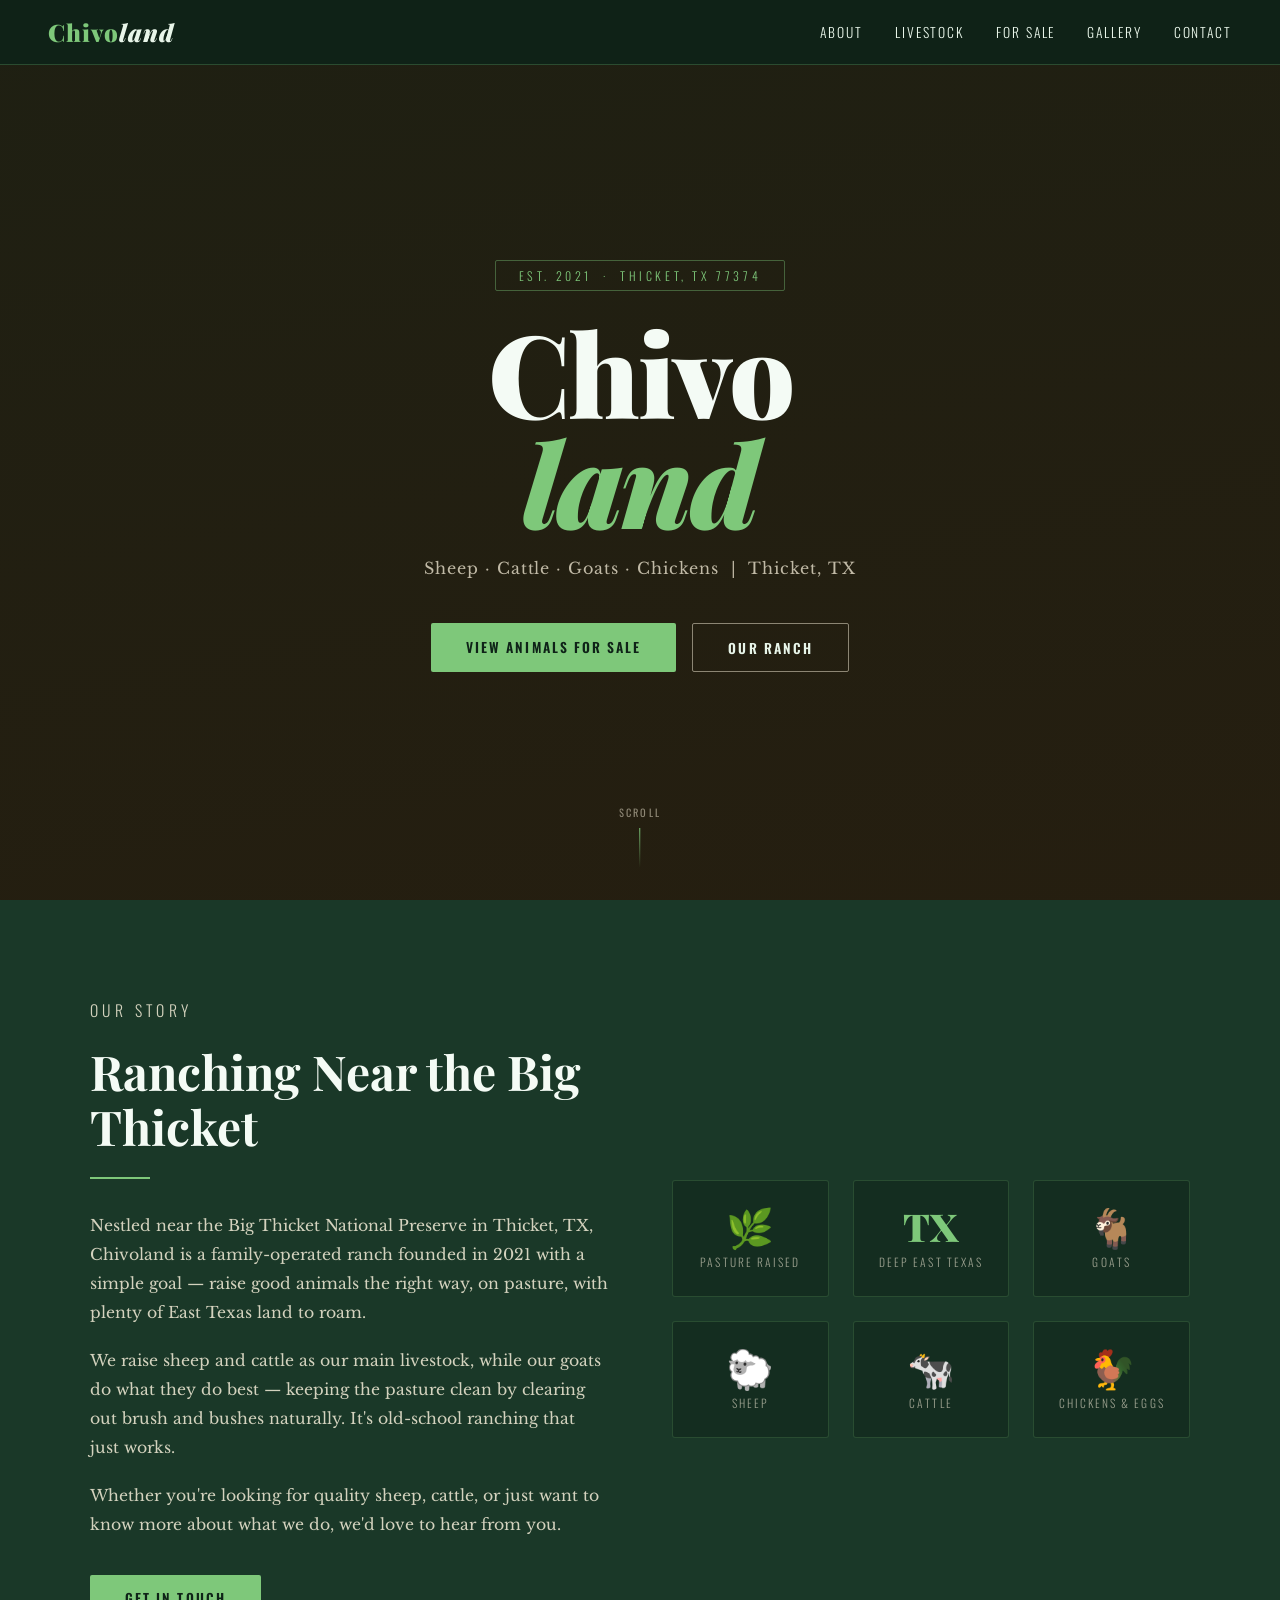
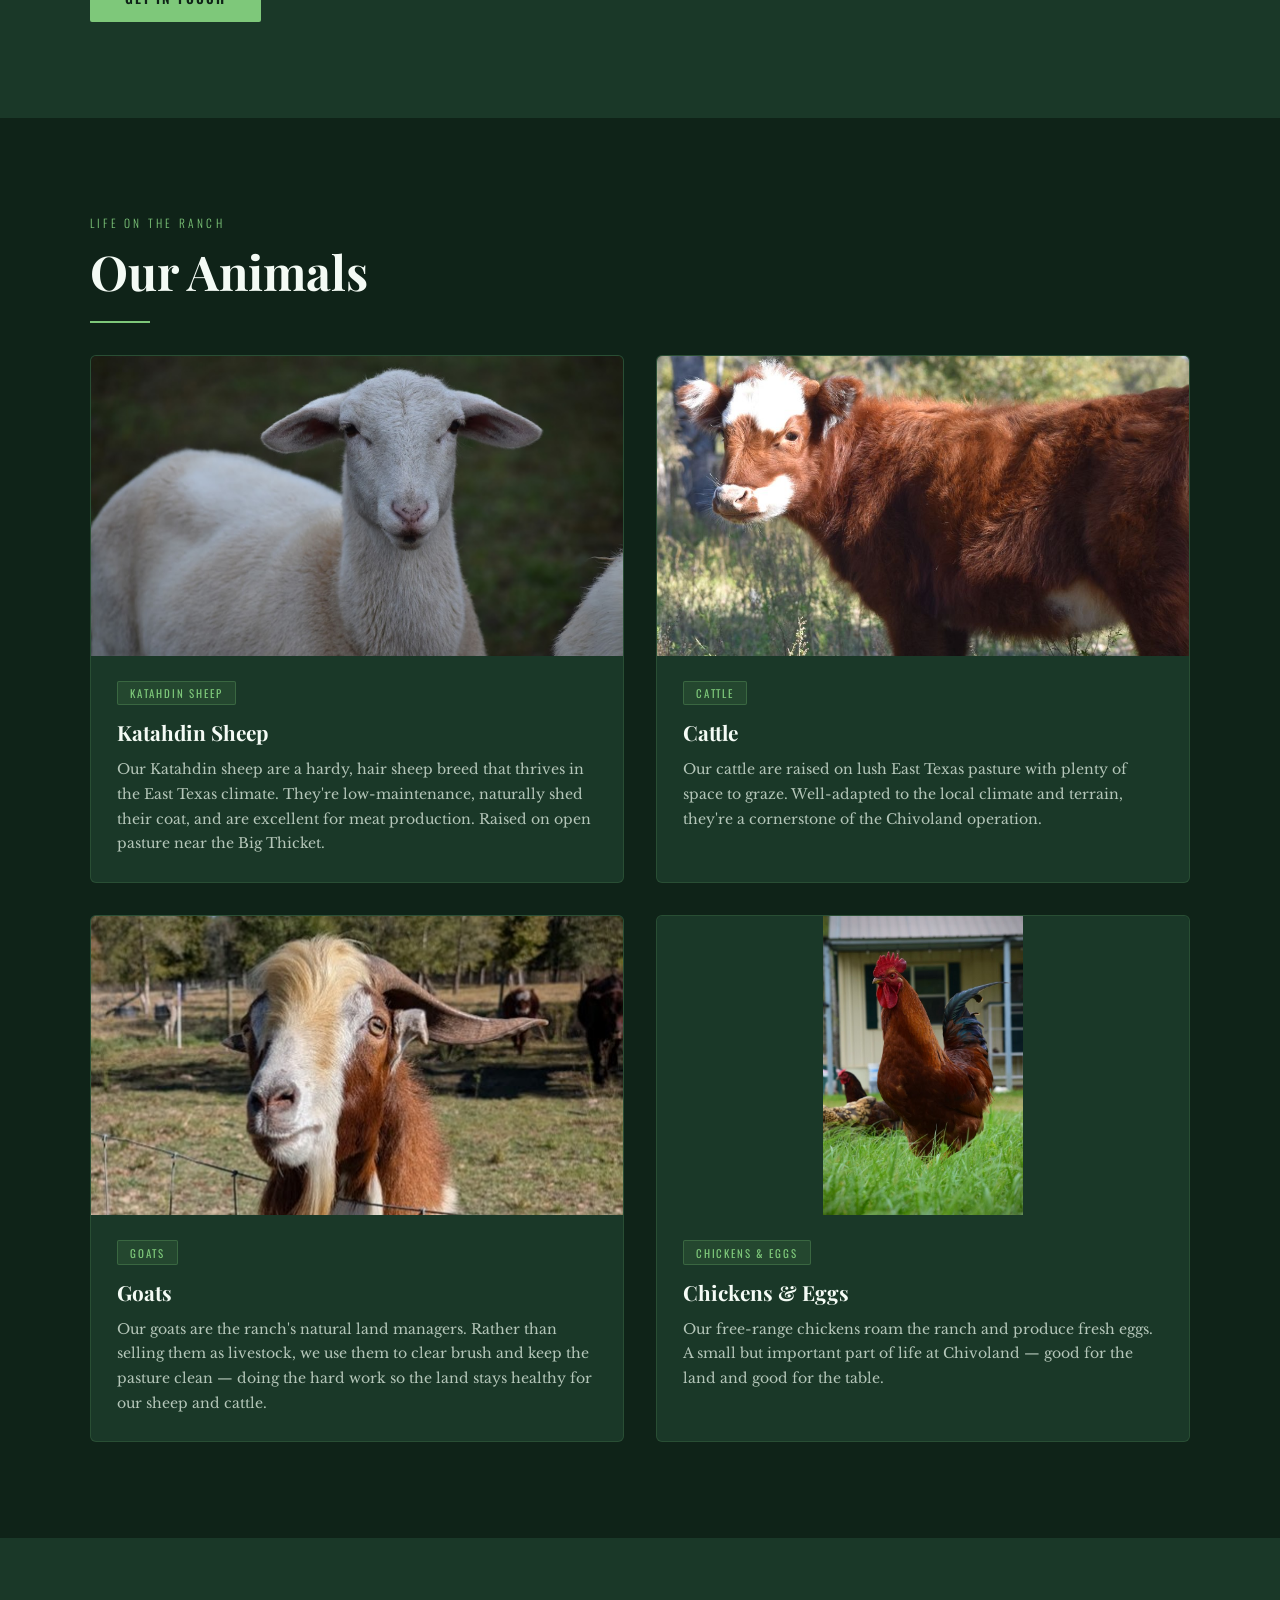
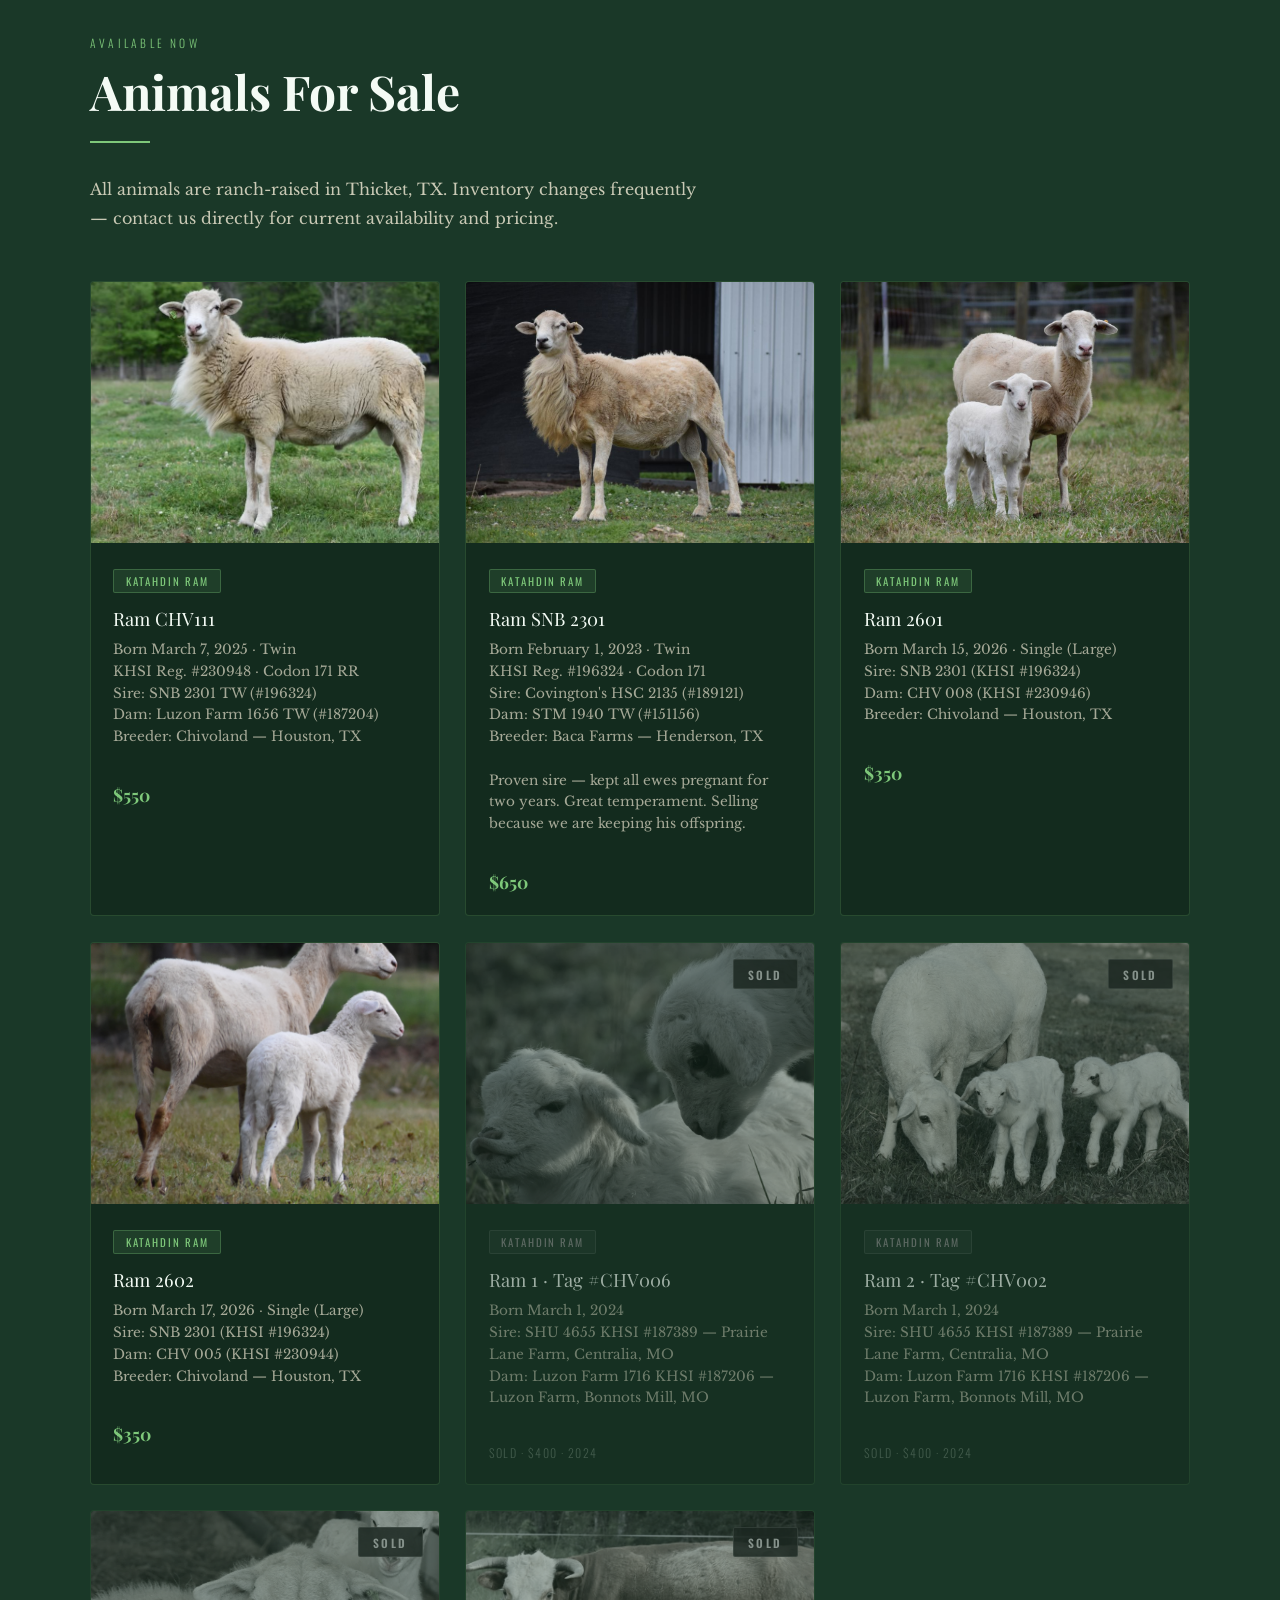
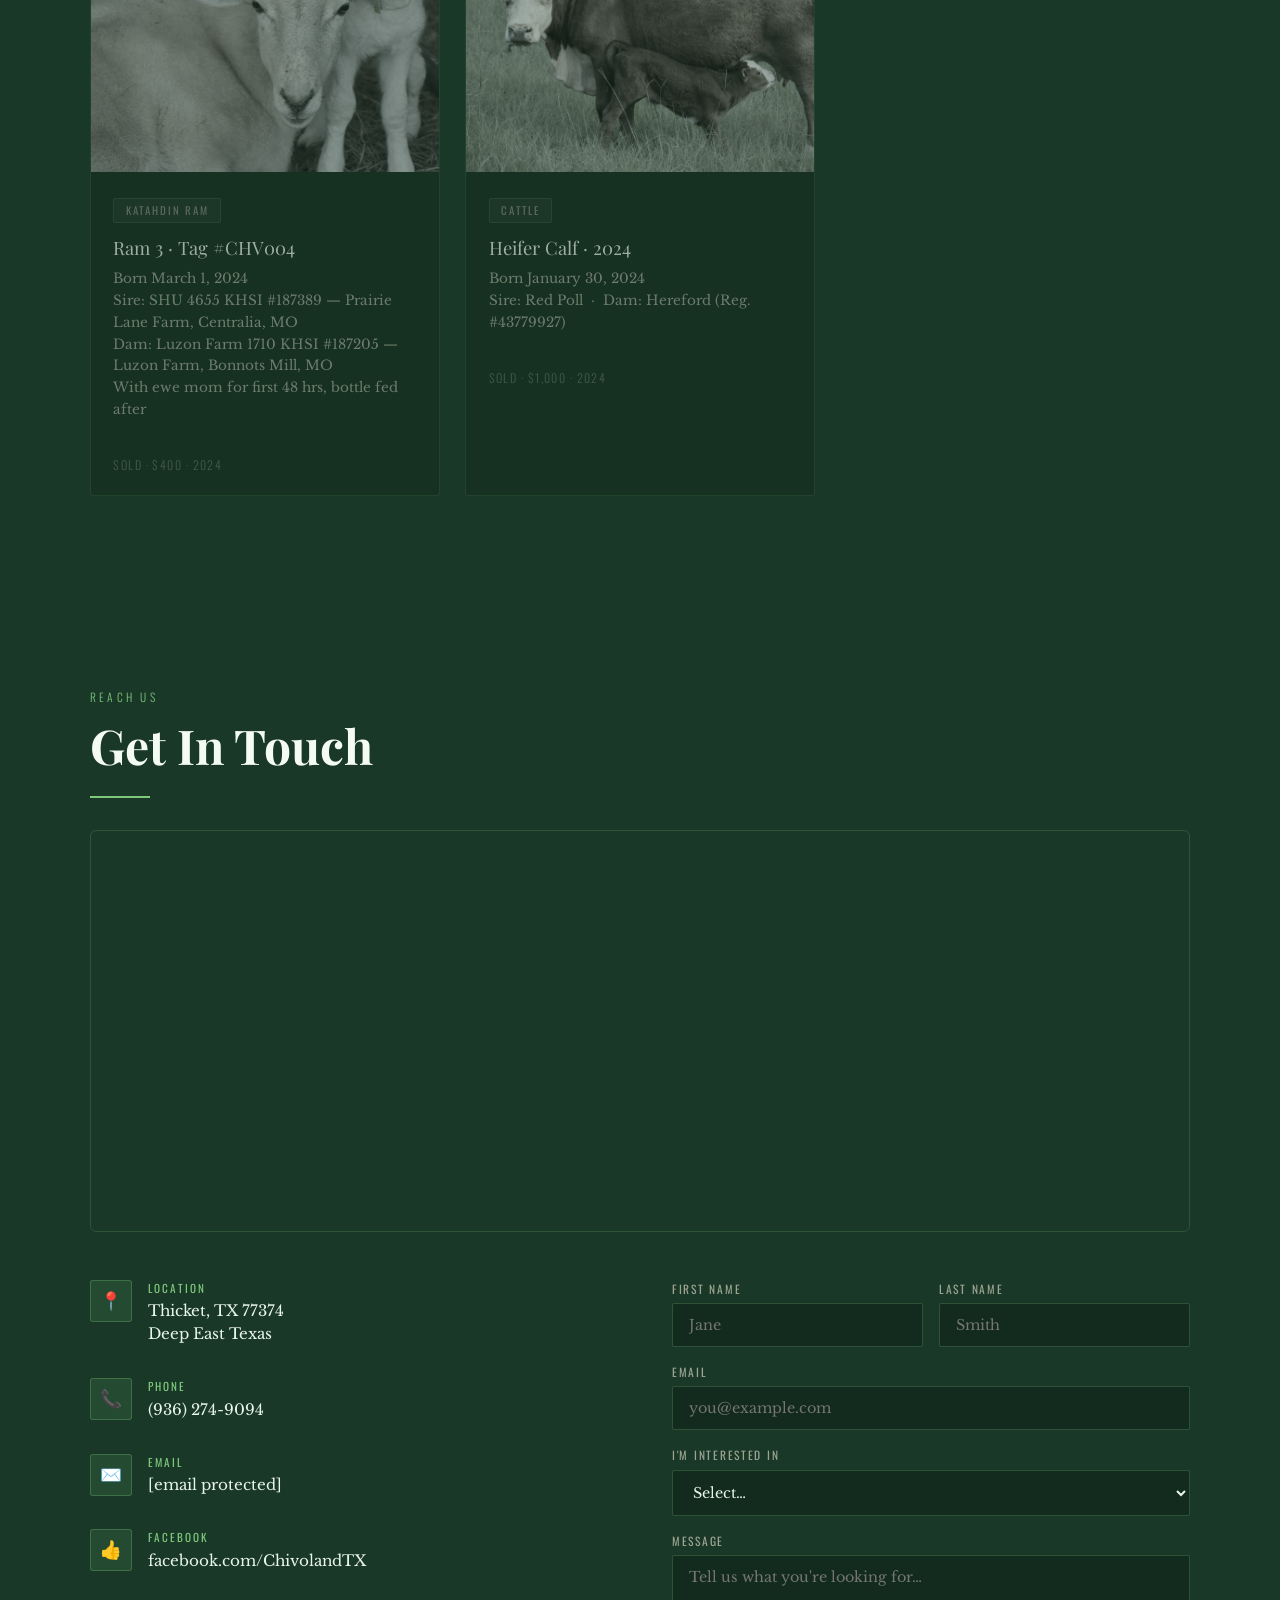
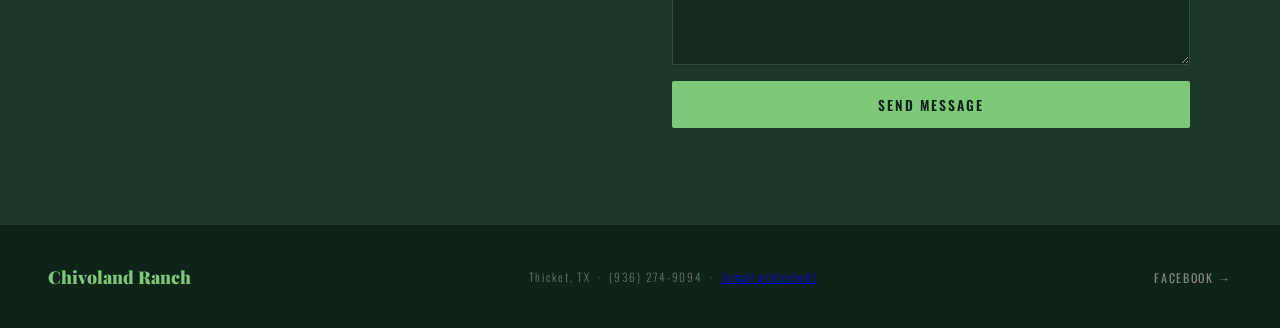
==== index.html @ c05212a8 "Update index.html" ====
<!DOCTYPE html>
<html lang="en">
<head>
  <meta charset="UTF-8" />
  <meta name="viewport" content="width=device-width, initial-scale=1.0"/>
  <title>Chivoland Ranch – Thicket, TX</title>
  <link href="https://fonts.googleapis.com/css2?family=Playfair+Display:ital,wght@0,400;0,700;0,900;1,400&family=Libre+Baskerville:ital,wght@0,400;0,700;1,400&family=Oswald:wght@300;400;600&display=swap" rel="stylesheet"/>
  <style>
    *, *::before, *::after { box-sizing: border-box; margin: 0; padding: 0; }

    :root {
      --soil:    #0f2318;
      --bark:    #1a3828;
      --rust:    #3a7d55;
      --hay:     #7ec87a;
      --cream:   #e8f5e9;
      --sage:    #4caf7d;
      --sky:     #d0ead5;
      --white:   #f4fbf5;
    }

    html { scroll-behavior: smooth; }

    body {
      background: var(--soil);
      color: var(--cream);
      font-family: 'Libre Baskerville', Georgia, serif;
      overflow-x: hidden;
    }

    /* ── NAV ── */
    nav {
      position: fixed; top: 0; left: 0; width: 100%; z-index: 100;
      display: flex; align-items: center; justify-content: space-between;
      padding: 1rem 3rem;
      background: rgba(15,35,24,0.92);
      backdrop-filter: blur(6px);
      border-bottom: 1px solid rgba(126,200,122,0.25);
    }
    .nav-brand {
      font-family: 'Playfair Display', serif;
      font-size: 1.5rem; font-weight: 900; letter-spacing: .04em;
      color: var(--hay); text-decoration: none;
    }
    .nav-brand span { color: var(--cream); font-style: italic; }
    .nav-links { display: flex; gap: 2rem; list-style: none; }
    .nav-links a {
      font-family: 'Oswald', sans-serif; font-weight: 300;
      font-size: .85rem; letter-spacing: .14em; text-transform: uppercase;
      color: var(--cream); text-decoration: none;
      transition: color .2s;
    }
    .nav-links a:hover { color: var(--hay); }

    /* ── HERO ── */
    #hero {
      min-height: 100vh;
      display: flex; flex-direction: column; align-items: center; justify-content: center;
      position: relative;
      background:
        linear-gradient(170deg, rgba(43,29,14,0.55) 0%, rgba(43,29,14,0.80) 100%),
        url('https://images.unsplash.com/photo-1500595046743-cd271d694d30?w=1600&auto=format&fit=crop') center/cover no-repeat;
      text-align: center;
      padding: 6rem 2rem 4rem;
      overflow: hidden;
    }
    .hero-badge {
      font-family: 'Oswald', sans-serif; font-weight: 300;
      font-size: .75rem; letter-spacing: .3em; text-transform: uppercase;
      color: var(--hay);
      border: 1px solid rgba(126,200,122,.4);
      padding: .4rem 1.4rem; border-radius: 2px;
      margin-bottom: 1.6rem;
      opacity: 0; animation: fadeUp .8s .2s forwards;
    }
    .hero-title {
      font-family: 'Playfair Display', serif;
      font-size: clamp(3.5rem, 9vw, 8rem);
      font-weight: 900; line-height: .95;
      letter-spacing: -.02em;
      color: var(--white);
      opacity: 0; animation: fadeUp .9s .4s forwards;
    }
    .hero-title em {
      color: var(--hay); font-style: italic; display: block;
    }
    .hero-sub {
      margin-top: 1.4rem;
      font-size: 1rem; letter-spacing: .06em; color: rgba(245,237,216,.75);
      opacity: 0; animation: fadeUp .9s .6s forwards;
    }
    .hero-cta {
      margin-top: 2.8rem;
      display: flex; gap: 1rem; flex-wrap: wrap; justify-content: center;
      opacity: 0; animation: fadeUp .9s .8s forwards;
    }
    .btn {
      font-family: 'Oswald', sans-serif; font-weight: 600;
      font-size: .85rem; letter-spacing: .15em; text-transform: uppercase;
      padding: .85rem 2.2rem; border-radius: 2px;
      text-decoration: none; cursor: pointer; border: none;
      transition: all .2s;
    }
    .btn-primary {
      background: var(--hay); color: var(--soil);
    }
    .btn-primary:hover { background: #e0bc62; transform: translateY(-2px); }
    .btn-outline {
      background: transparent; color: var(--cream);
      border: 1px solid rgba(245,237,216,.5);
    }
    .btn-outline:hover { border-color: var(--hay); color: var(--hay); }

    .hero-scroll {
      position: absolute; bottom: 2rem; left: 50%; transform: translateX(-50%);
      display: flex; flex-direction: column; align-items: center; gap: .5rem;
      opacity: 0; animation: fadeIn 1s 1.4s forwards;
    }
    .hero-scroll span {
      font-family: 'Oswald', sans-serif; font-size: .65rem;
      letter-spacing: .2em; text-transform: uppercase; color: rgba(245,237,216,.5);
    }
    .scroll-line {
      width: 1px; height: 40px; background: linear-gradient(var(--hay), transparent);
      animation: scrollPulse 1.8s ease-in-out infinite;
    }

    /* ── SECTION COMMON ── */
    section { padding: 6rem 2rem; }
    .section-inner { max-width: 1100px; margin: 0 auto; }
    .section-label {
      font-family: 'Oswald', sans-serif; font-weight: 300;
      font-size: .72rem; letter-spacing: .28em; text-transform: uppercase;
      color: var(--hay); margin-bottom: .8rem;
    }
    .section-title {
      font-family: 'Playfair Display', serif;
      font-size: clamp(2rem, 4vw, 3rem);
      font-weight: 700; line-height: 1.15;
      color: var(--white);
    }
    .divider {
      width: 60px; height: 2px; background: var(--hay);
      margin: 1.4rem 0 2rem;
    }

    /* ── ABOUT ── */
    #about { background: var(--bark); }
    .about-grid {
      display: grid; grid-template-columns: 1fr 1fr;
      gap: 4rem; align-items: center;
    }
    .about-text p {
      line-height: 1.85; color: rgba(245,237,216,.85);
      margin-bottom: 1.2rem; font-size: .98rem;
    }
    .about-stats {
      display: grid; grid-template-columns: 1fr 1fr 1fr;
      gap: 1.5rem;
    }
    .stat-card {
      background: rgba(15,35,24,.5);
      border: 1px solid rgba(126,200,122,.2);
      padding: 1.6rem 1.4rem; border-radius: 3px;
      text-align: center;
    }
    .stat-num {
      font-family: 'Playfair Display', serif;
      font-size: 2.4rem; font-weight: 900;
      color: var(--hay); line-height: 1;
    }
    .stat-label {
      font-family: 'Oswald', sans-serif; font-weight: 300;
      font-size: .72rem; letter-spacing: .18em; text-transform: uppercase;
      color: rgba(245,237,216,.6); margin-top: .5rem;
    }

    /* ── LIVESTOCK ── */
    #livestock { background: var(--soil); }
    .livestock-grid {
      display: grid; grid-template-columns: repeat(4, 1fr);
      gap: 2rem; margin-top: 2.5rem;
    }
    .livestock-card {
      position: relative; overflow: hidden; border-radius: 4px;
      aspect-ratio: 3/4;
      cursor: pointer;
    }
    .livestock-card img {
      width: 100%; height: 100%; object-fit: cover;
      transition: transform .5s ease;
      display: block;
    }
    .livestock-card:hover img { transform: scale(1.06); }
    .livestock-overlay {
      position: absolute; inset: 0;
      background: linear-gradient(to top, rgba(43,29,14,.92) 0%, transparent 55%);
      display: flex; flex-direction: column; justify-content: flex-end;
      padding: 1.8rem 1.4rem;
    }
    .livestock-name {
      font-family: 'Playfair Display', serif;
      font-size: 1.5rem; font-weight: 700; color: var(--white);
    }
    .livestock-desc {
      font-family: 'Oswald', sans-serif; font-weight: 300;
      font-size: .78rem; letter-spacing: .12em; text-transform: uppercase;
      color: var(--hay); margin-top: .3rem;
    }

    /* ── OUR ANIMALS ── */
    #livestock { background: var(--soil); }
    .animals-grid {
      display: grid; grid-template-columns: repeat(2, 1fr);
      gap: 2rem; margin-top: 2rem;
    }
    .animal-card {
      background: var(--bark);
      border-radius: 6px; overflow: hidden;
      border: 1px solid rgba(126,200,122,.15);
      transition: transform .2s, box-shadow .2s;
    }
    .animal-card:hover {
      transform: translateY(-4px);
      box-shadow: 0 16px 40px rgba(0,0,0,.35);
    }
    .animal-img-wrap {
      width: 100%; aspect-ratio: 16/9; overflow: hidden;
    }
    .animal-img-wrap img {
      width: 100%; height: 100%; object-fit: cover;
      transition: transform .5s;
      display: block;
    }
    .animal-img-wrap.full-image img {
      object-fit: contain;
      background: var(--bark);
    }
    .animal-card:hover .animal-img-wrap img { transform: scale(1.05); }
    .animal-body { padding: 1.6rem; }
    .animal-tag {
      font-family: 'Oswald', sans-serif; font-size: .68rem;
      letter-spacing: .18em; text-transform: uppercase;
      color: var(--hay); background: rgba(126,200,122,.1);
      border: 1px solid rgba(126,200,122,.25);
      padding: .2rem .75rem; border-radius: 2px;
      display: inline-block; margin-bottom: .8rem;
    }
    .animal-name {
      font-family: 'Playfair Display', serif;
      font-size: 1.3rem; font-weight: 700;
      color: var(--white); margin-bottom: .7rem;
    }
    .animal-detail {
      font-size: .88rem; color: rgba(232,245,233,.75);
      line-height: 1.75;
    }

    /* ── FOR SALE ── */
    #forsale { background: var(--bark); }
    .sale-intro {
      max-width: 620px;
      color: rgba(245,237,216,.8); line-height: 1.8; margin-bottom: 3rem;
    }
    .sale-grid {
      display: grid; grid-template-columns: repeat(auto-fill, minmax(280px, 1fr));
      gap: 1.6rem;
    }
    .sale-card {
      background: rgba(15,35,24,.6);
      border: 1px solid rgba(126,200,122,.2);
      border-radius: 4px; overflow: hidden;
      transition: transform .2s, box-shadow .2s;
    }
    .sale-card:hover {
      transform: translateY(-4px);
      box-shadow: 0 12px 40px rgba(0,0,0,.4);
    }
    .sale-img {
      width: 100%; aspect-ratio: 4/3; object-fit: cover;
    }
    .sale-body { padding: 1.4rem; }
    .sale-tag {
      font-family: 'Oswald', sans-serif; font-size: .68rem;
      letter-spacing: .18em; text-transform: uppercase;
      color: var(--hay); background: rgba(126,200,122,.12);
      border: 1px solid rgba(126,200,122,.3);
      padding: .2rem .7rem; border-radius: 2px;
      display: inline-block; margin-bottom: .8rem;
    }
    .sale-title {
      font-family: 'Playfair Display', serif;
      font-size: 1.15rem; color: var(--white); margin-bottom: .5rem;
    }
    .sale-detail {
      font-size: .85rem; color: rgba(245,237,216,.65); line-height: 1.6;
    }
    .sale-footer {
      padding: .8rem 1.4rem 1.4rem;
      display: flex; align-items: center; justify-content: space-between;
    }
    .sale-price {
      font-family: 'Playfair Display', serif;
      font-size: 1.1rem; font-weight: 700; color: var(--hay);
    }
    .sale-cta {
      font-family: 'Oswald', sans-serif; font-size: .75rem;
      letter-spacing: .12em; text-transform: uppercase;
      color: var(--cream); text-decoration: none;
      border-bottom: 1px solid rgba(245,237,216,.3);
      padding-bottom: 1px;
      transition: color .2s, border-color .2s;
    }
    .sale-cta:hover { color: var(--hay); border-color: var(--hay); }

    /* ── GALLERY ── */
    #gallery { background: var(--soil); }
    .gallery-grid {
      display: grid;
      grid-template-columns: repeat(4, 1fr);
      grid-template-rows: auto auto;
      gap: 1rem; margin-top: 2.5rem;
    }
    .gallery-item {
      overflow: hidden; border-radius: 3px;
      position: relative;
    }
    .gallery-item:nth-child(1) { grid-column: span 2; grid-row: span 2; }
    .gallery-item img {
      width: 100%; height: 100%; object-fit: cover;
      transition: transform .5s;
      display: block;
      min-height: 180px;
    }
    .gallery-item:hover img { transform: scale(1.05); }

    /* ── SOLD CARDS ── */
    .sold-card {
      position: relative;
      opacity: 0.6;
      pointer-events: none;
    }
    .sold-card:hover {
      transform: none;
      box-shadow: none;
    }
    .sold-ribbon {
      position: absolute; top: 1rem; right: 1rem; z-index: 10;
      background: rgba(30,30,30,.85);
      color: #ccc;
      font-family: 'Oswald', sans-serif; font-weight: 600;
      font-size: .72rem; letter-spacing: .2em;
      padding: .35rem .9rem; border-radius: 2px;
      border: 1px solid rgba(255,255,255,.15);
      text-transform: uppercase;
    }
    .sold-img { filter: grayscale(80%); }
    .sold-tag {
      color: #888 !important;
      background: rgba(255,255,255,.05) !important;
      border-color: rgba(255,255,255,.1) !important;
    }
    .sold-date {
      font-family: 'Oswald', sans-serif; font-weight: 300;
      font-size: .75rem; letter-spacing: .12em; text-transform: uppercase;
      color: rgba(232,245,233,.35);
    }

    /* ── CONTACT ── */
    #contact { background: var(--bark); }
    .contact-grid {
      display: grid; grid-template-columns: 1fr 1fr;
      gap: 4rem; align-items: start;
    }
    .contact-info { }
    .contact-item {
      display: flex; align-items: flex-start; gap: 1rem;
      margin-bottom: 2rem;
    }
    .contact-icon {
      width: 42px; height: 42px; flex-shrink: 0;
      background: rgba(126,200,122,.12);
      border: 1px solid rgba(126,200,122,.3);
      border-radius: 3px;
      display: flex; align-items: center; justify-content: center;
      font-size: 1.1rem;
    }
    .contact-label {
      font-family: 'Oswald', sans-serif; font-size: .7rem;
      letter-spacing: .18em; text-transform: uppercase;
      color: var(--hay); margin-bottom: .3rem;
    }
    .contact-val {
      color: var(--cream); font-size: .95rem; line-height: 1.5;
    }
    .contact-val a { color: var(--cream); text-decoration: none; }
    .contact-val a:hover { color: var(--hay); }

    .contact-form { display: flex; flex-direction: column; gap: 1rem; }
    .form-row { display: grid; grid-template-columns: 1fr 1fr; gap: 1rem; }
    .form-group { display: flex; flex-direction: column; gap: .4rem; }
    .form-group label {
      font-family: 'Oswald', sans-serif; font-size: .72rem;
      letter-spacing: .15em; text-transform: uppercase;
      color: rgba(245,237,216,.6);
    }
    .form-group input,
    .form-group textarea,
    .form-group select {
      background: rgba(15,35,24,.6);
      border: 1px solid rgba(126,200,122,.25);
      border-radius: 2px;
      padding: .75rem 1rem;
      color: var(--cream); font-family: 'Libre Baskerville', serif;
      font-size: .9rem;
      transition: border-color .2s;
      outline: none;
    }
    .form-group input:focus,
    .form-group textarea:focus,
    .form-group select:focus { border-color: var(--hay); }
    .form-group textarea { resize: vertical; min-height: 110px; }
    .form-group select option { background: var(--soil); }

    /* ── FOOTER ── */
    footer {
      background: var(--soil);
      border-top: 1px solid rgba(126,200,122,.15);
      padding: 2.5rem 3rem;
      display: flex; align-items: center; justify-content: space-between;
      flex-wrap: wrap; gap: 1rem;
    }
    .footer-brand {
      font-family: 'Playfair Display', serif;
      font-size: 1.1rem; font-weight: 900; color: var(--hay);
    }
    .footer-note {
      font-family: 'Oswald', sans-serif; font-weight: 300;
      font-size: .72rem; letter-spacing: .15em;
      color: rgba(245,237,216,.4);
    }
    .footer-social a {
      font-family: 'Oswald', sans-serif; font-size: .75rem;
      letter-spacing: .14em; text-transform: uppercase;
      color: rgba(245,237,216,.5); text-decoration: none;
      transition: color .2s;
    }
    .footer-social a:hover { color: var(--hay); }

    /* ── ANIMATIONS ── */
    @keyframes fadeUp {
      from { opacity: 0; transform: translateY(24px); }
      to   { opacity: 1; transform: translateY(0); }
    }
    @keyframes fadeIn {
      from { opacity: 0; } to { opacity: 1; }
    }
    @keyframes scrollPulse {
      0%,100% { opacity: .6; transform: scaleY(1); }
      50%      { opacity: 1; transform: scaleY(1.15); }
    }

    /* ── CAROUSEL ── */
    .animal-carousel {
      position: relative;
      width: 100%;
      overflow: hidden;
    }
    .carousel-slide {
      width: 100%;
      height: 100%;
      object-fit: cover;
      display: none;
    }
    .carousel-slide.active {
      display: block;
    }
    .carousel-btn {
      position: absolute; top: 50%; transform: translateY(-50%);
      background: rgba(15,35,24,.65); color: var(--hay);
      border: 1px solid rgba(126,200,122,.35);
      width: 32px; height: 32px; border-radius: 2px;
      font-size: 1rem; cursor: pointer; z-index: 5;
      display: flex; align-items: center; justify-content: center;
      opacity: 0; transition: opacity .2s;
    }
    .animal-carousel:hover .carousel-btn { opacity: 1; }
    .carousel-btn.prev { left: .5rem; }
    .carousel-btn.next { right: .5rem; }
    .carousel-dots {
      position: absolute; bottom: .5rem; left: 50%; transform: translateX(-50%);
      display: flex; gap: .35rem; z-index: 5;
    }
    .carousel-dot {
      width: 6px; height: 6px; border-radius: 50%;
      background: rgba(245,237,216,.4); cursor: pointer;
      transition: background .2s;
    }
    .carousel-dot.active { background: var(--hay); }

    /* ── RESPONSIVE ── */
    @media (max-width: 900px) {
      nav { padding: 1rem 1.5rem; }
      .nav-links { gap: 1.2rem; }
      .about-grid,
      .contact-grid { grid-template-columns: 1fr; gap: 2.5rem; }
      .livestock-grid { grid-template-columns: 1fr 1fr; }
      .gallery-grid { grid-template-columns: 1fr 1fr; }
      .gallery-item:nth-child(1) { grid-column: span 2; grid-row: span 1; }
    }
    @media (max-width: 600px) {
      nav { padding: .8rem 1rem; }
      .nav-links { gap: .8rem; }
      .nav-links a { font-size: .75rem; }
      .livestock-grid { grid-template-columns: 1fr; }
      .form-row { grid-template-columns: 1fr; }
      .gallery-grid { grid-template-columns: 1fr; }
      .gallery-item:nth-child(1) { grid-column: span 1; }
    }
  </style>
</head>
<body>

<!-- NAV -->
<nav>
  <a class="nav-brand" href="#hero">Chivo<span>land</span></a>
  <ul class="nav-links">
    <li><a href="#about">About</a></li>
    <li><a href="#livestock">Livestock</a></li>
    <li><a href="#forsale">For Sale</a></li>
    <li><a href="#gallery">Gallery</a></li>
    <li><a href="#contact">Contact</a></li>
  </ul>
</nav>

<!-- HERO -->
<section id="hero">
  <div class="hero-badge">Est. 2021 &nbsp;·&nbsp; Thicket, TX 77374</div>
  <h1 class="hero-title">Chivo<em>land</em></h1>
  <p class="hero-sub">Sheep · Cattle · Goats · Chickens &nbsp;|&nbsp; Thicket, TX</p>
  <div class="hero-cta">
    <a href="#forsale" class="btn btn-primary">View Animals For Sale</a>
    <a href="#about" class="btn btn-outline">Our Ranch</a>
  </div>
  <div class="hero-scroll">
    <span>Scroll</span>
    <div class="scroll-line"></div>
  </div>
</section>

<!-- ABOUT -->
<section id="about">
  <div class="section-inner">
    <div class="about-grid">
      <div class="about-text">
        <p class="section-label">Our Story</p>
        <h2 class="section-title">Ranching Near the Big Thicket</h2>
        <div class="divider"></div>
        <p>Nestled near the Big Thicket National Preserve in Thicket, TX, Chivoland is a family-operated ranch founded in 2021 with a simple goal — raise good animals the right way, on pasture, with plenty of East Texas land to roam.</p>
        <p>We raise sheep and cattle as our main livestock, while our goats do what they do best — keeping the pasture clean by clearing out brush and bushes naturally. It's old-school ranching that just works.</p>
        <p>Whether you're looking for quality sheep, cattle, or just want to know more about what we do, we'd love to hear from you.</p>
        <a href="#contact" class="btn btn-primary" style="margin-top:1rem; display:inline-block;">Get in Touch</a>
      </div>
      <div class="about-stats">
        <div class="stat-card">
          <div class="stat-num">🌿</div>
          <div class="stat-label">Pasture Raised</div>
        </div>
        <div class="stat-card">
          <div class="stat-num">TX</div>
          <div class="stat-label">Deep East Texas</div>
        </div>
        <div class="stat-card">
          <div class="stat-num">🐐</div>
          <div class="stat-label">Goats</div>
        </div>
        <div class="stat-card">
          <div class="stat-num">🐑</div>
          <div class="stat-label">Sheep</div>
        </div>
        <div class="stat-card">
          <div class="stat-num">🐄</div>
          <div class="stat-label">Cattle</div>
        </div>
        <div class="stat-card">
          <div class="stat-num">🐓</div>
          <div class="stat-label">Chickens &amp; Eggs</div>
        </div>
      </div>
    </div>
  </div>
</section>

<!-- OUR ANIMALS -->
<section id="livestock">
  <div class="section-inner">
    <p class="section-label">Life on the Ranch</p>
    <h2 class="section-title">Our Animals</h2>
    <div class="divider"></div>
    <div class="animals-grid">

      <!-- Katahdin Sheep -->
      <div class="animal-card">
        <div class="animal-img-wrap animal-carousel" data-animal="sheep">
          <img src="Sheep.JPG" alt="Katahdin Sheep at Chivoland" class="carousel-slide active"/>
        </div>
        <div class="animal-body">
          <div class="animal-tag">Katahdin Sheep</div>
          <h3 class="animal-name">Katahdin Sheep</h3>
          <p class="animal-detail">Our Katahdin sheep are a hardy, hair sheep breed that thrives in the East Texas climate. They're low-maintenance, naturally shed their coat, and are excellent for meat production. Raised on open pasture near the Big Thicket.</p>
        </div>
      </div>

      <!-- Cattle -->
      <div class="animal-card">
        <div class="animal-img-wrap animal-carousel" data-animal="cow">
          <img src="Cow.JPG" alt="Cattle at Chivoland" class="carousel-slide active"/>
        </div>
        <div class="animal-body">
          <div class="animal-tag">Cattle</div>
          <h3 class="animal-name">Cattle</h3>
          <p class="animal-detail">Our cattle are raised on lush East Texas pasture with plenty of space to graze. Well-adapted to the local climate and terrain, they're a cornerstone of the Chivoland operation.</p>
        </div>
      </div>

      <!-- Goats -->
      <div class="animal-card">
        <div class="animal-img-wrap animal-carousel" data-animal="goat">
          <img src="Goat.jpg" alt="Goats at Chivoland" class="carousel-slide active"/>
        </div>
        <div class="animal-body">
          <div class="animal-tag">Goats</div>
          <h3 class="animal-name">Goats</h3>
          <p class="animal-detail">Our goats are the ranch's natural land managers. Rather than selling them as livestock, we use them to clear brush and keep the pasture clean — doing the hard work so the land stays healthy for our sheep and cattle.</p>
        </div>
      </div>

      <!-- Chickens & Eggs -->
      <div class="animal-card">
        <div class="animal-img-wrap animal-carousel full-image" data-animal="chicken">
          <img src="chiken.JPG" alt="Chickens at Chivoland" class="carousel-slide active"/>
        </div>
        <div class="animal-body">
          <div class="animal-tag">Chickens &amp; Eggs</div>
          <h3 class="animal-name">Chickens &amp; Eggs</h3>
          <p class="animal-detail">Our free-range chickens roam the ranch and produce fresh eggs. A small but important part of life at Chivoland — good for the land and good for the table.</p>
        </div>
      </div>

    </div>
  </div>
</section>

<!-- FOR SALE -->
<section id="forsale" style="background: var(--bark); padding: 6rem 2rem;">
  <div class="section-inner">
    <p class="section-label">Available Now</p>
    <h2 class="section-title">Animals For Sale</h2>
    <div class="divider"></div>
    <p class="sale-intro">All animals are ranch-raised in Thicket, TX. Inventory changes frequently — contact us directly for current availability and pricing.</p>
    <div class="sale-grid">

      <!-- ACTIVE: Katahdin Ram CHV111 -->
      <div class="sale-card">
        <img class="sale-img" src="Ram111.jpg" alt="Katahdin Ram CHV111"/>
        <div class="sale-body">
          <span class="sale-tag">Katahdin Ram</span>
          <div class="sale-title">Ram CHV111</div>
          <div class="sale-detail">
            Born March 7, 2025 · Twin<br/>
            KHSI Reg. #230948 · Codon 171 RR<br/>
            Sire: SNB 2301 TW (#196324)<br/>
            Dam: Luzon Farm 1656 TW (#187204)<br/>
            Breeder: Chivoland — Houston, TX
          </div>
        </div>
        <div class="sale-footer">
          <span class="sale-price">$550</span>
        </div>
      </div>

      <!-- ACTIVE: Katahdin Ram SNB 2301 -->
      <div class="sale-card">
        <img class="sale-img" src="SNB2301_Pic.JPG" alt="Katahdin Ram SNB 2301"/>
        <div class="sale-body">
          <span class="sale-tag">Katahdin Ram</span>
          <div class="sale-title">Ram SNB 2301</div>
          <div class="sale-detail">
            Born February 1, 2023 · Twin<br/>
            KHSI Reg. #196324 · Codon 171<br/>
            Sire: Covington's HSC 2135 (#189121)<br/>
            Dam: STM 1940 TW (#151156)<br/>
            Breeder: Baca Farms — Henderson, TX<br/><br/>
            Proven sire — kept all ewes pregnant for two years. Great temperament. Selling because we are keeping his offspring.
          </div>
        </div>
        <div class="sale-footer">
          <span class="sale-price">$650</span>
         </div>
      </div>
      <!-- ACTIVE: Ram 2601 -->
      <div class="sale-card">
        <img class="sale-img" src="Ram2601.JPG" alt="Katahdin Ram 2601"/>
        <div class="sale-body">
          <span class="sale-tag">Katahdin Ram</span>
          <div class="sale-title">Ram 2601</div>
          <div class="sale-detail">
            Born March 15, 2026 · Single (Large)<br/>
            Sire: SNB 2301 (KHSI #196324)<br/>
            Dam: CHV 008 (KHSI #230946)<br/>
            Breeder: Chivoland — Houston, TX
          </div>
        </div>
        <div class="sale-footer">
          <span class="sale-price">$350</span>
         </div>
      </div>

      <!-- ACTIVE: Ram 2602 -->
      <div class="sale-card">
        <img class="sale-img" src="Ram2602.JPG" alt="Katahdin Ram 2602"/>
        <div class="sale-body">
          <span class="sale-tag">Katahdin Ram</span>
          <div class="sale-title">Ram 2602</div>
          <div class="sale-detail">
            Born March 17, 2026 · Single (Large)<br/>
            Sire: SNB 2301 (KHSI #196324)<br/>
            Dam: CHV 005 (KHSI #230944)<br/>
            Breeder: Chivoland — Houston, TX
          </div>
        </div>
        <div class="sale-footer">
          <span class="sale-price">$350</span>
        </div>
      </div>

      <!-- More sold listings coming soon -->

      <!-- SOLD: Ram 1 CHV006 -->
      <div class="sale-card sold-card">
        <div class="sold-ribbon">SOLD</div>
        <img class="sale-img sold-img" src="ramCHV006.jpg" alt="Ram CHV006"/>
        <div class="sale-body">
          <span class="sale-tag sold-tag">Katahdin Ram</span>
          <div class="sale-title">Ram 1 · Tag #CHV006</div>
          <div class="sale-detail">
            Born March 1, 2024<br/>
            Sire: SHU 4655 KHSI #187389 — Prairie Lane Farm, Centralia, MO<br/>
            Dam: Luzon Farm 1716 KHSI #187206 — Luzon Farm, Bonnots Mill, MO
          </div>
        </div>
        <div class="sale-footer">
          <span class="sold-date">Sold · $400 · 2024</span>
        </div>
      </div>

      <!-- SOLD: Ram 2 CHV002 -->
      <div class="sale-card sold-card">
        <div class="sold-ribbon">SOLD</div>
        <img class="sale-img sold-img" src="Ram_CHV002.jpg" alt="Ram CHV002"/>
        <div class="sale-body">
          <span class="sale-tag sold-tag">Katahdin Ram</span>
          <div class="sale-title">Ram 2 · Tag #CHV002</div>
          <div class="sale-detail">
            Born March 1, 2024<br/>
            Sire: SHU 4655 KHSI #187389 — Prairie Lane Farm, Centralia, MO<br/>
            Dam: Luzon Farm 1716 KHSI #187206 — Luzon Farm, Bonnots Mill, MO
          </div>
        </div>
        <div class="sale-footer">
          <span class="sold-date">Sold · $400 · 2024</span>
        </div>
      </div>

      <!-- SOLD: Ram 3 CHV005 -->
      <div class="sale-card sold-card">
        <div class="sold-ribbon">SOLD</div>
        <img class="sale-img sold-img" src="Ram_24_CHV005.jpg" alt="Ram CHV005"/>
        <div class="sale-body">
          <span class="sale-tag sold-tag">Katahdin Ram</span>
          <div class="sale-title">Ram 3 · Tag #CHV004</div>
          <div class="sale-detail">
            Born March 1, 2024<br/>
            Sire: SHU 4655 KHSI #187389 — Prairie Lane Farm, Centralia, MO<br/>
            Dam: Luzon Farm 1710 KHSI #187205 — Luzon Farm, Bonnots Mill, MO<br/>
            With ewe mom for first 48 hrs, bottle fed after
          </div>
        </div>
        <div class="sale-footer">
          <span class="sold-date">Sold · $400 · 2024</span>
        </div>
      </div>

      <!-- SOLD: Heifer Calf 2024 -->
      <div class="sale-card sold-card">
        <div class="sold-ribbon">SOLD</div>
        <img class="sale-img sold-img" src="Cow_sold.jpg" alt="Heifer Calf Sold"/>
        <div class="sale-body">
          <span class="sale-tag sold-tag">Cattle</span>
          <div class="sale-title">Heifer Calf · 2024</div>
          <div class="sale-detail">
            Born January 30, 2024<br/>
            Sire: Red Poll &nbsp;·&nbsp; Dam: Hereford (Reg. #43779927)
          </div>
        </div>
        <div class="sale-footer">
          <span class="sold-date">Sold · $1,000 · 2024</span>
        </div>
      </div>

    </div>
  </div>
</section>

<!-- CONTACT -->
<section id="contact">
  <div class="section-inner">
    <p class="section-label">Reach Us</p>
    <h2 class="section-title">Get In Touch</h2>
    <div class="divider"></div>

    <!-- MAP EMBED -->
    <div style="width:100%; margin-bottom: 3rem; border-radius: 6px; overflow: hidden; border: 1px solid rgba(126,200,122,.2);">
      <iframe
        src="https://www.google.com/maps/d/u/0/embed?mid=1cO5K7P9MhQ_MQAAgZY7GDQCXPU3nDTAn&ll=30.401822567897398,-94.630551&z=17"
        width="100%" height="400" style="border:0; display:block;"
        allowfullscreen="" loading="lazy">
      </iframe>
    </div>
    <div class="contact-grid">
      <div class="contact-info">
        <div class="contact-item">
          <div class="contact-icon">📍</div>
          <div>
            <div class="contact-label">Location</div>
            <div class="contact-val">Thicket, TX 77374<br/>Deep East Texas</div>
          </div>
        </div>
        <div class="contact-item">
          <div class="contact-icon">📞</div>
          <div>
            <div class="contact-label">Phone</div>
            <div class="contact-val"><a href="tel:9362749094">(936) 274-9094</a></div>
          </div>
        </div>
        <div class="contact-item">
          <div class="contact-icon">✉️</div>
          <div>
            <div class="contact-label">Email</div>
            <div class="contact-val"><a href="/cdn-cgi/l/email-protection#bad7c3d9d2d3ccd5d6dbd4defaddd7dbd3d694d9d5d7"><span class="__cf_email__" data-cfemail="462b3f252e2f30292a27282206212b272f2a6825292b">[email&#160;protected]</span></a></div>
          </div>
        </div>
        <div class="contact-item">
          <div class="contact-icon">👍</div>
          <div>
            <div class="contact-label">Facebook</div>
            <div class="contact-val"><a href="https://www.facebook.com/ChivolandTX/" target="_blank" rel="noopener">facebook.com/ChivolandTX</a></div>
          </div>
        </div>
      </div>
      <form class="contact-form" onsubmit="handleSubmit(event)">
        <div class="form-row">
          <div class="form-group">
            <label for="fname">First Name</label>
            <input type="text" id="fname" placeholder="Jane"/>
          </div>
          <div class="form-group">
            <label for="lname">Last Name</label>
            <input type="text" id="lname" placeholder="Smith"/>
          </div>
        </div>
        <div class="form-group">
          <label for="email">Email</label>
          <input type="email" id="email" placeholder="you@example.com"/>
        </div>
        <div class="form-group">
          <label for="interest">I'm Interested In</label>
          <select id="interest">
            <option value="">Select…</option>
            <option>Katahdin Ram – CHV111</option>
            <option>Katahdin Ram – SNB 2301</option>
            <option>Katahdin Ram – 2601</option>
            <option>Katahdin Ram – 2602</option>
            <option>General Inquiry</option>
          </select>
        </div>
        <div class="form-group">
          <label for="message">Message</label>
          <textarea id="message" placeholder="Tell us what you're looking for…"></textarea>
        </div>
        <button type="submit" class="btn btn-primary">Send Message</button>
        <p id="form-success" style="display:none; color:var(--hay); font-size:.85rem; margin-top:.5rem;">
          ✓ Message sent! We'll be in touch soon.
        </p>
      </form>
    </div>
  </div>
</section>

<!-- FOOTER -->
<footer>
  <div class="footer-brand">Chivoland Ranch</div>
  <div class="footer-note">Thicket, TX &nbsp;·&nbsp; (936) 274-9094 &nbsp;·&nbsp; <a href="/cdn-cgi/l/email-protection" class="__cf_email__" data-cfemail="acc1d5cfc4c5dac3c0cdc2c8eccbc1cdc5c082cfc3c1">[email&#160;protected]</a></div>
  <div class="footer-social">
    <a href="https://www.facebook.com/ChivolandTX/" target="_blank" rel="noopener">Facebook →</a>
  </div>
</footer>

<script data-cfasync="false" src="/cdn-cgi/scripts/5c5dd728/cloudflare-static/email-decode.min.js"></script><script>
  // Scroll-triggered fade-in
  const observer = new IntersectionObserver((entries) => {
    entries.forEach(e => {
      if (e.isIntersecting) {
        e.target.style.opacity = '1';
        e.target.style.transform = 'translateY(0)';
      }
    });
  }, { threshold: 0.12 });

  document.querySelectorAll('.livestock-card, .sale-card, .stat-card, .gallery-item, .contact-item').forEach(el => {
    el.style.opacity = '0';
    el.style.transform = 'translateY(20px)';
    el.style.transition = 'opacity .6s ease, transform .6s ease';
    observer.observe(el);
  });

  // Simple contact form handler (opens mail client as fallback)
  function handleSubmit(e) {
    e.preventDefault();
    const name  = document.getElementById('fname').value;
    const email = document.getElementById('email').value;
    const interest = document.getElementById('interest').value;
    const msg   = document.getElementById('message').value;
    const subjec

  // ── CAROUSEL SETUP ──
  // To add more photos to any card, add more <img class="carousel-slide" src="..."> 
  // inside the .animal-img-wrap div. The carousel handles the rest automatically.
  document.querySelectorAll('.animal-carousel').forEach(wrap => {
    const slides = wrap.querySelectorAll('.carousel-slide');
    if (slides.length <= 1) return; // no carousel needed for single image

    let current = 0;

    // Dots
    const dotsWrap = document.createElement('div');
    dotsWrap.className = 'carousel-dots';
    slides.forEach((_, i) => {
      const dot = document.createElement('div');
      dot.className = 'carousel-dot' + (i === 0 ? ' active' : '');
      dot.addEventListener('click', () => goTo(i));
      dotsWrap.appendChild(dot);
    });
    wrap.appendChild(dotsWrap);

    // Prev / Next buttons
    const prev = document.createElement('button');
    prev.className = 'carousel-btn prev';
    prev.innerHTML = '&#8249;';
    prev.addEventListener('click', () => goTo((current - 1 + slides.length) % slides.length));

    const next = document.createElement('button');
    next.className = 'carousel-btn next';
    next.innerHTML = '&#8250;';
    next.addEventListener('click', () => goTo((current + 1) % slides.length));

    wrap.appendChild(prev);
    wrap.appendChild(next);

    function goTo(idx) {
      slides[current].classList.remove('active');
      dotsWrap.children[current].classList.remove('active');
      current = idx;
      slides[current].classList.add('active');
      dotsWrap.children[current].classList.add('active');
    }
  });
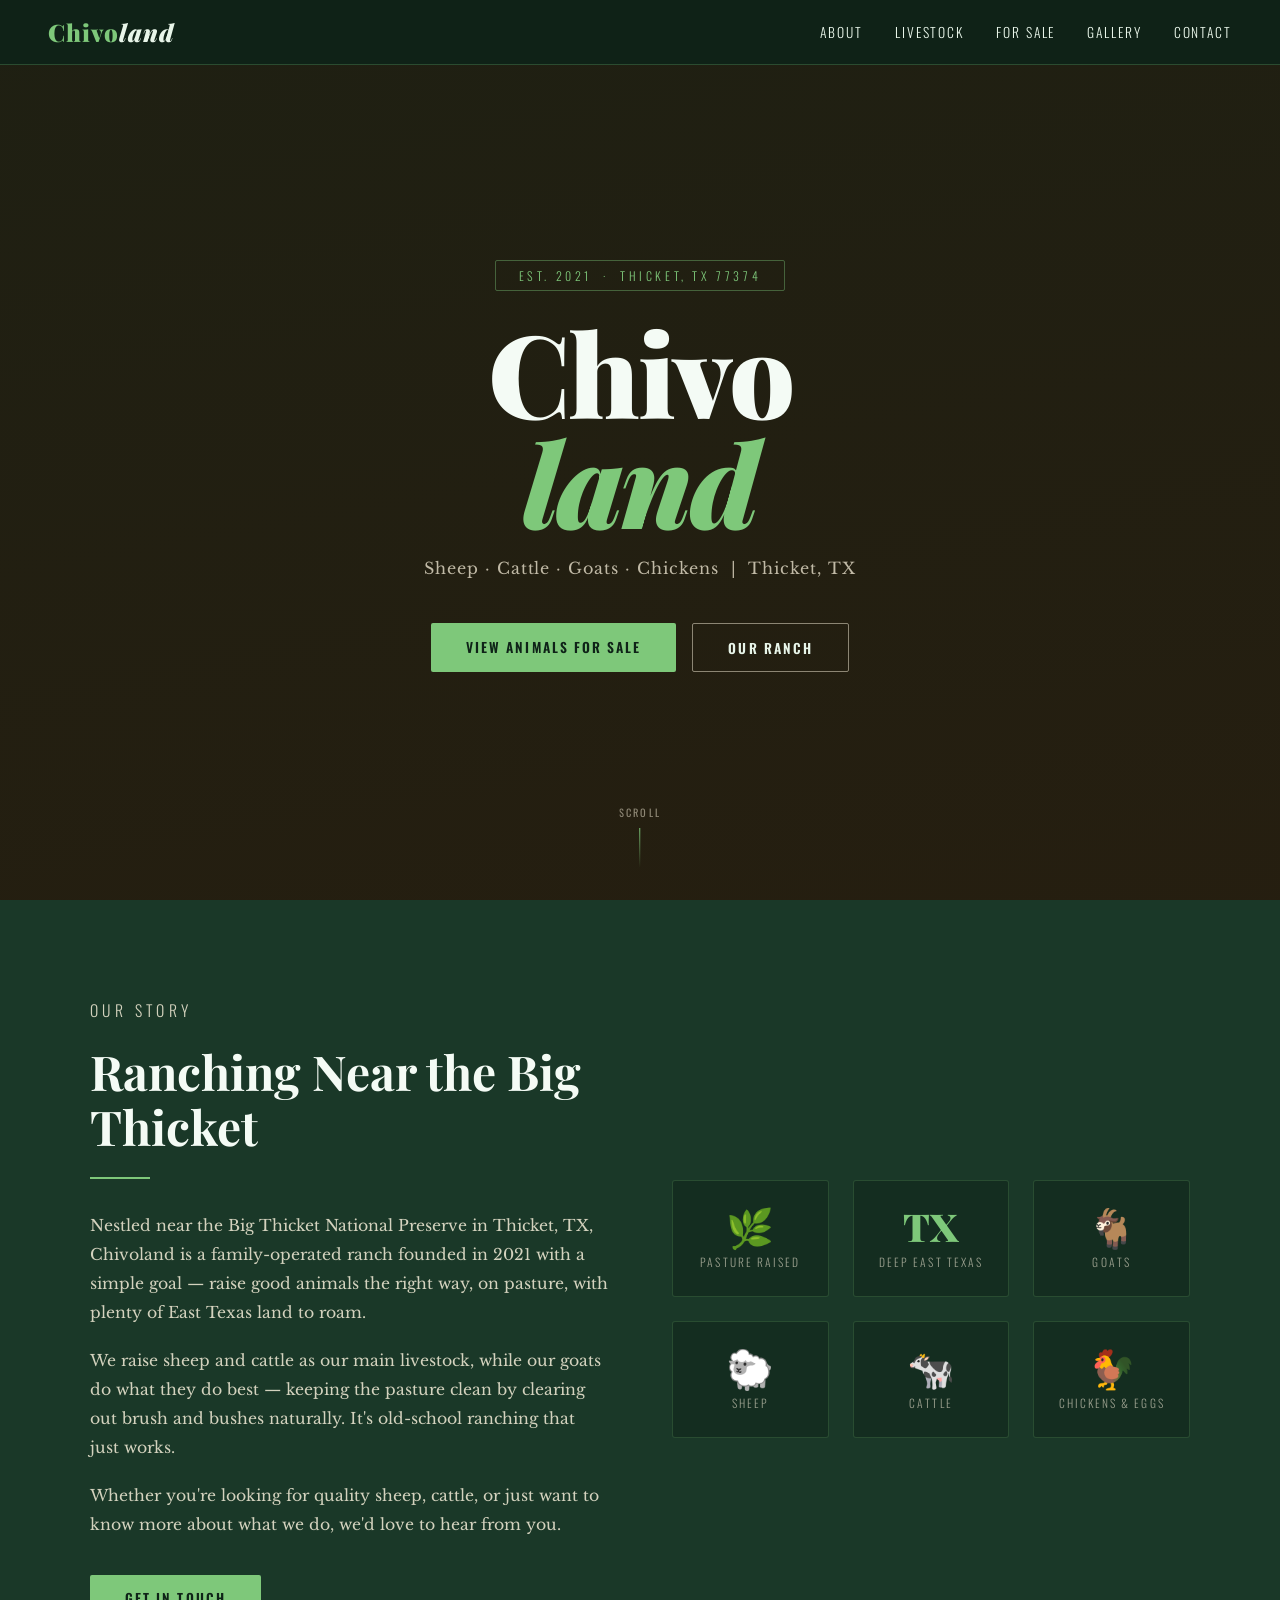
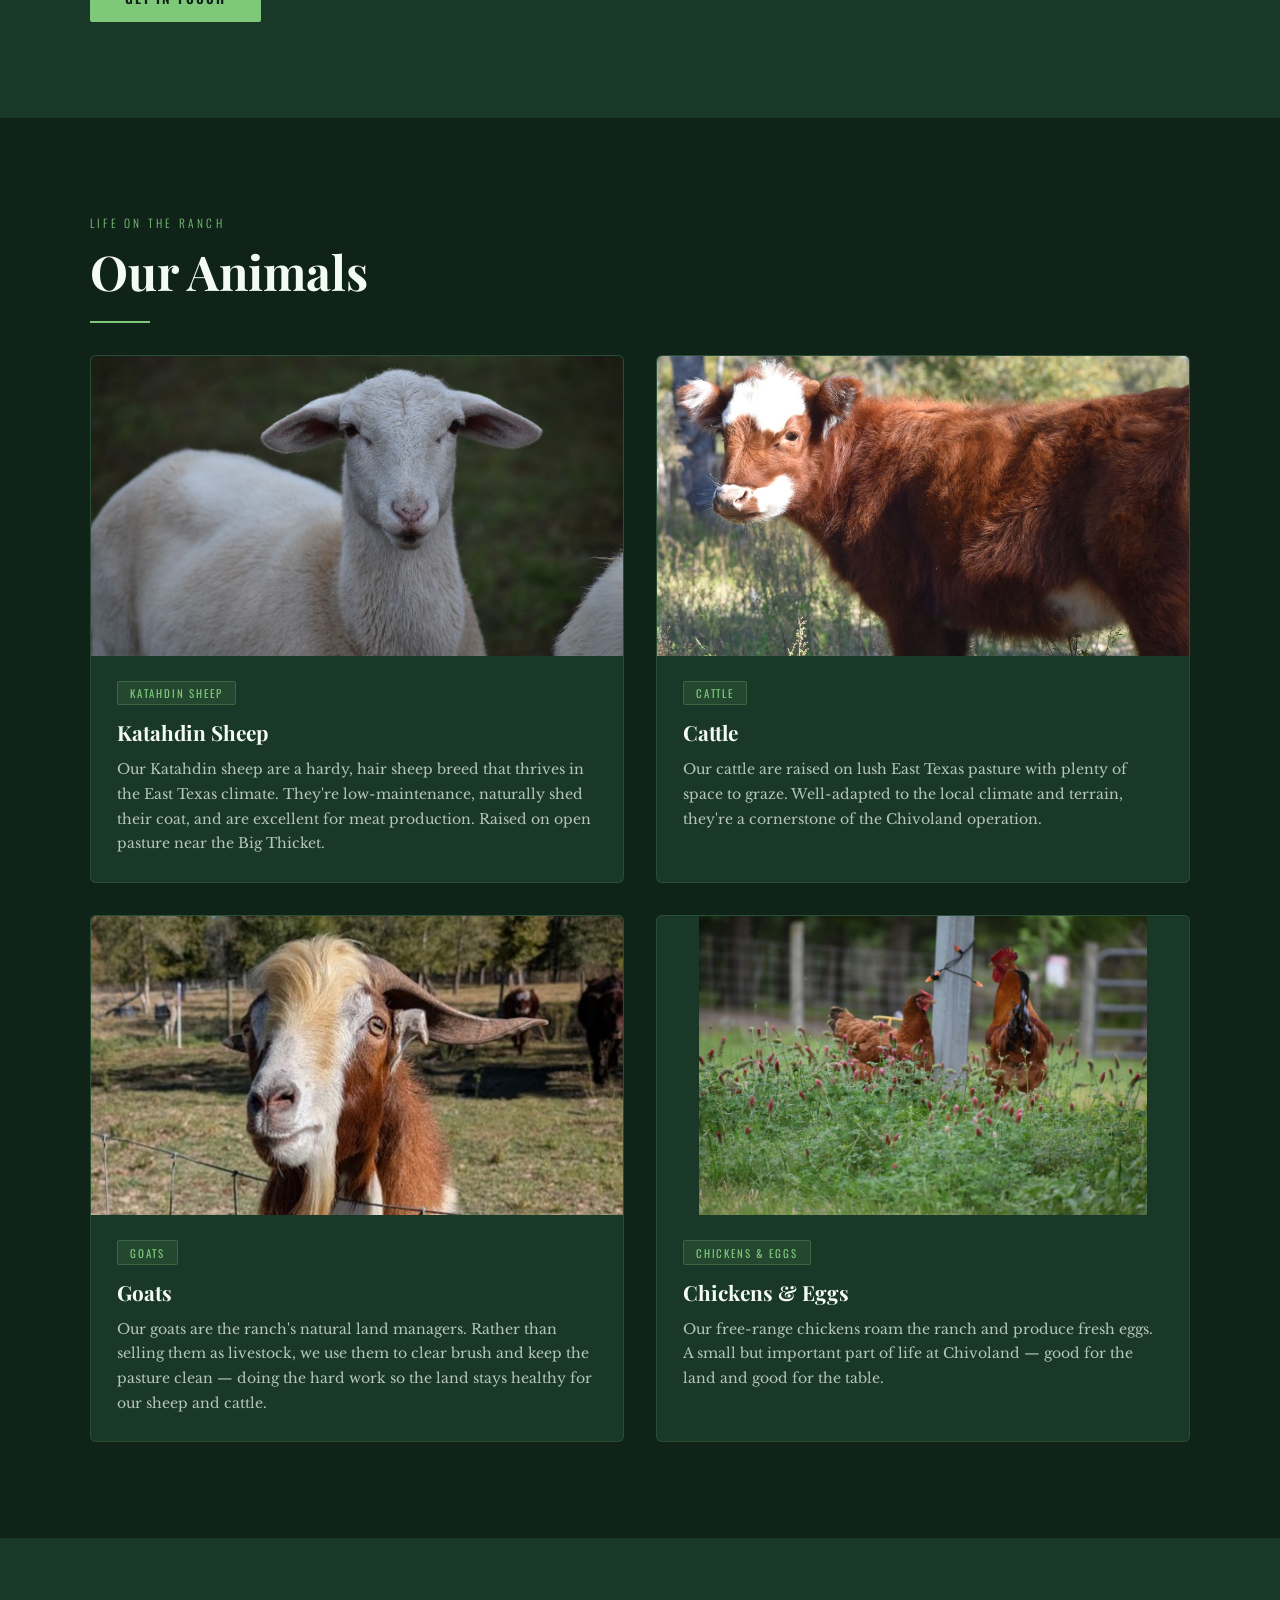
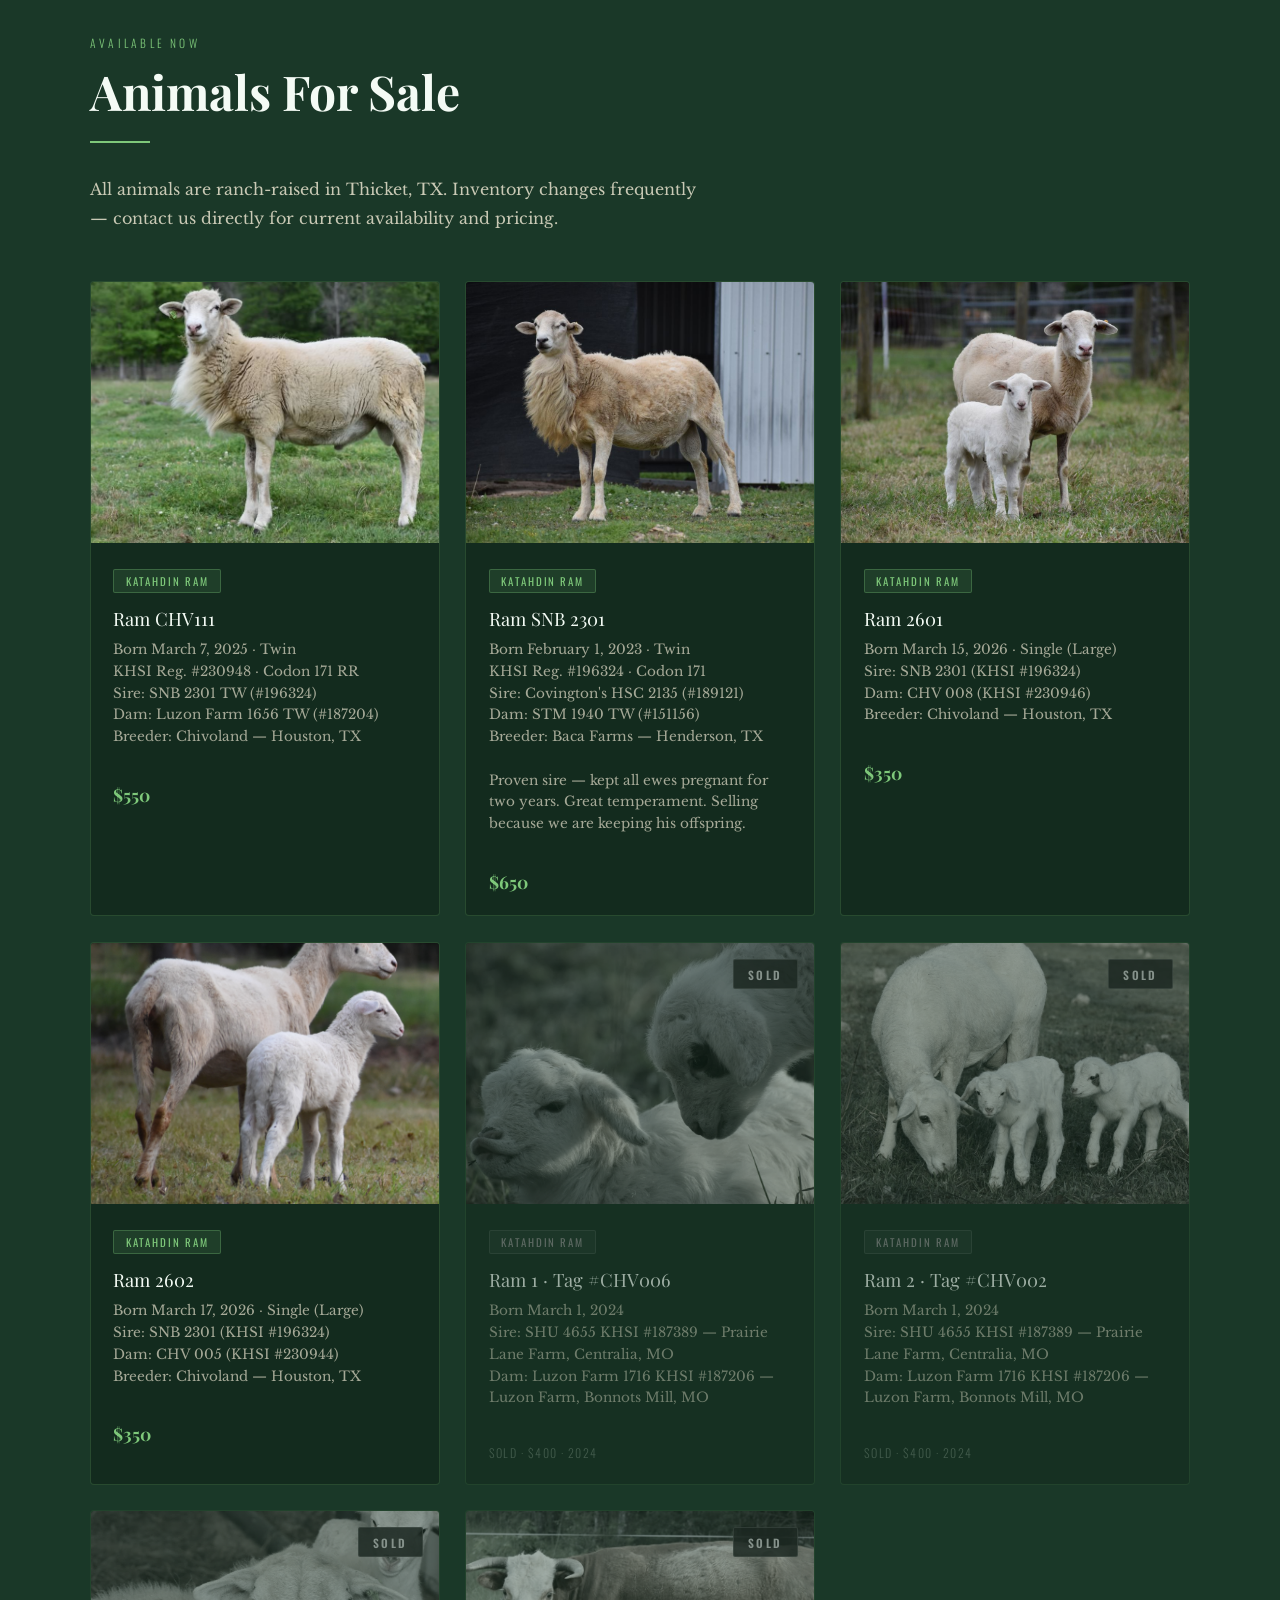
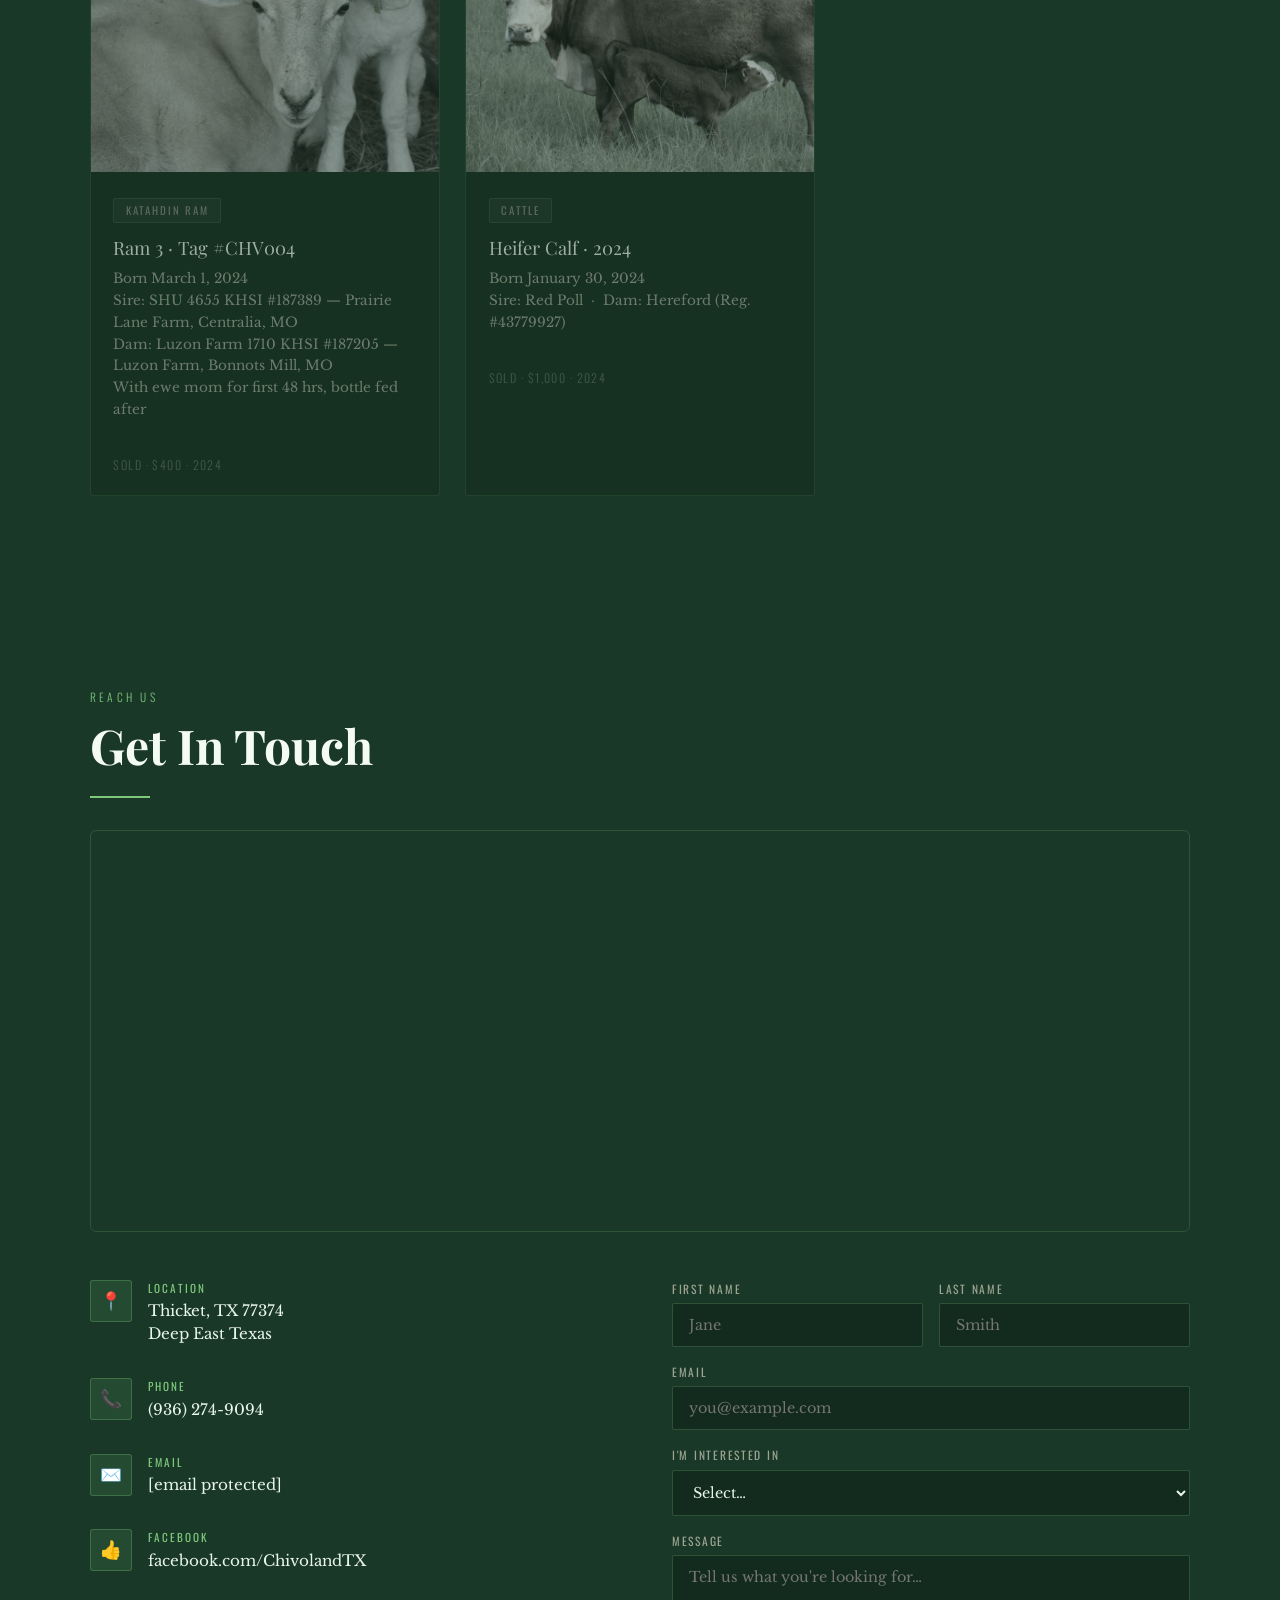
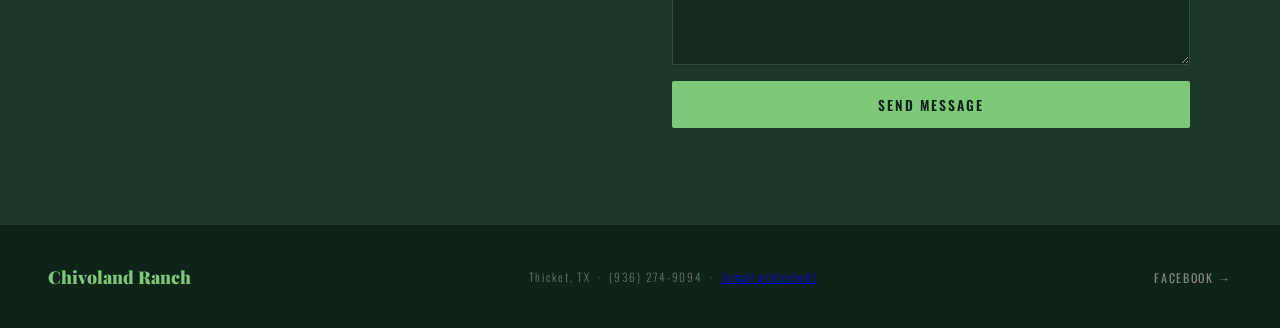
==== commit e33ac95d: "Update index.html" ====
--- a/index.html
+++ b/index.html
@@ -638,7 +638,7 @@
       <!-- Chickens & Eggs -->
       <div class="animal-card">
         <div class="animal-img-wrap animal-carousel full-image" data-animal="chicken">
-          <img src="chiken.JPG" alt="Chickens at Chivoland" class="carousel-slide active"/>
+          <img src="chiken1.JPG" alt="Chickens at Chivoland" class="carousel-slide active"/>
         </div>
         <div class="animal-body">
           <div class="animal-tag">Chickens &amp; Eggs</div>
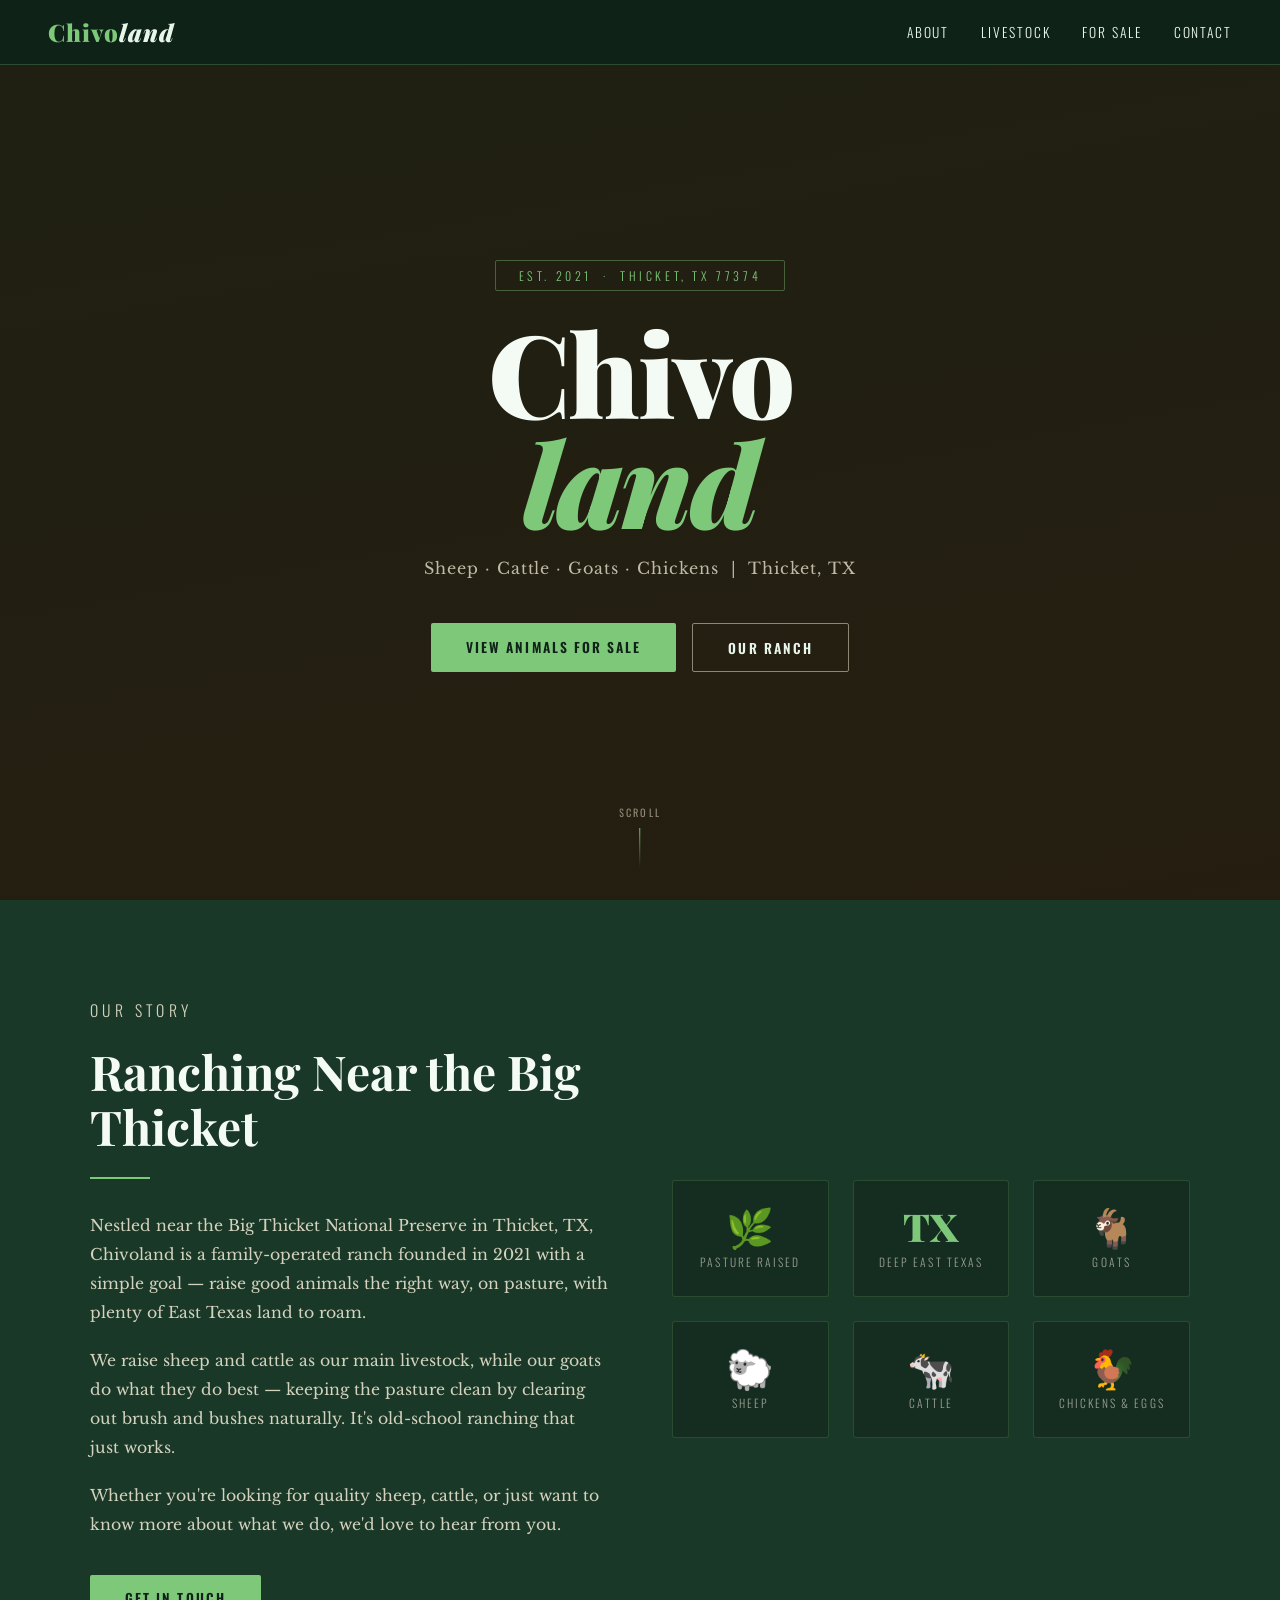
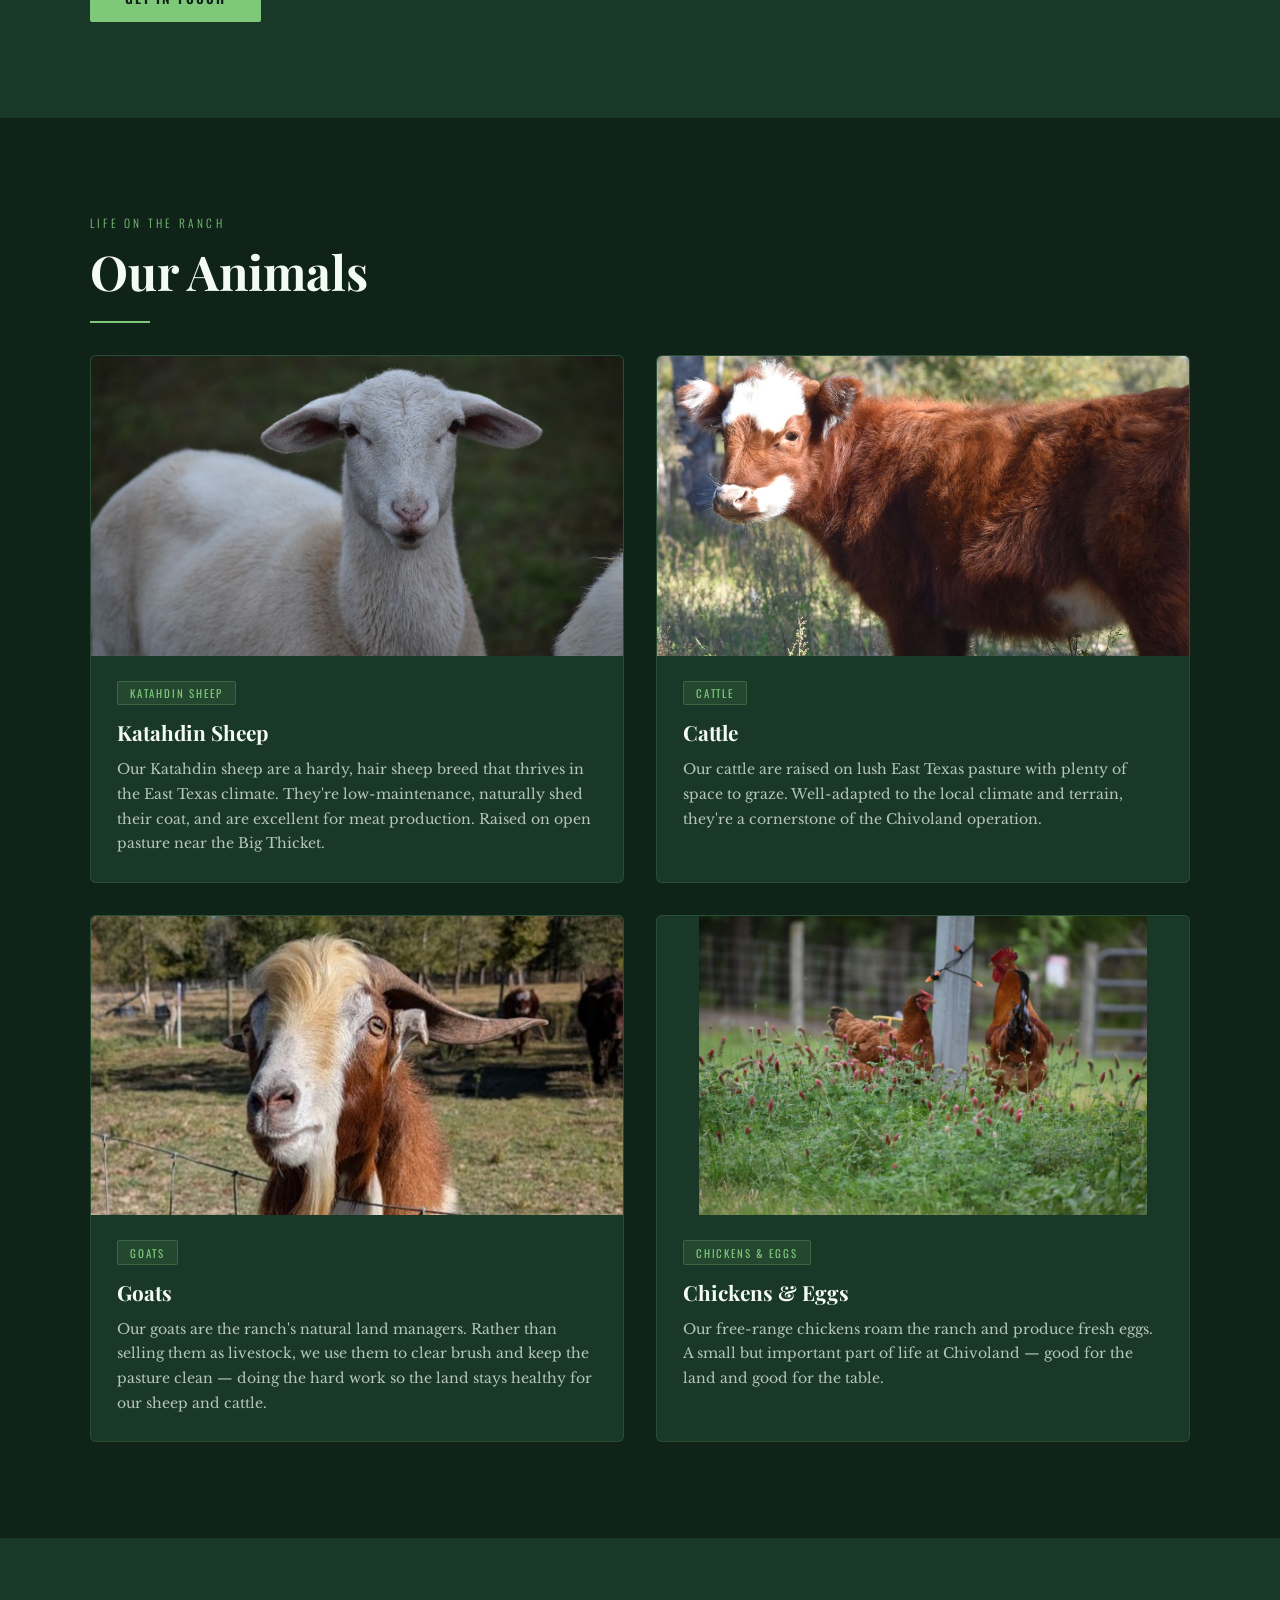
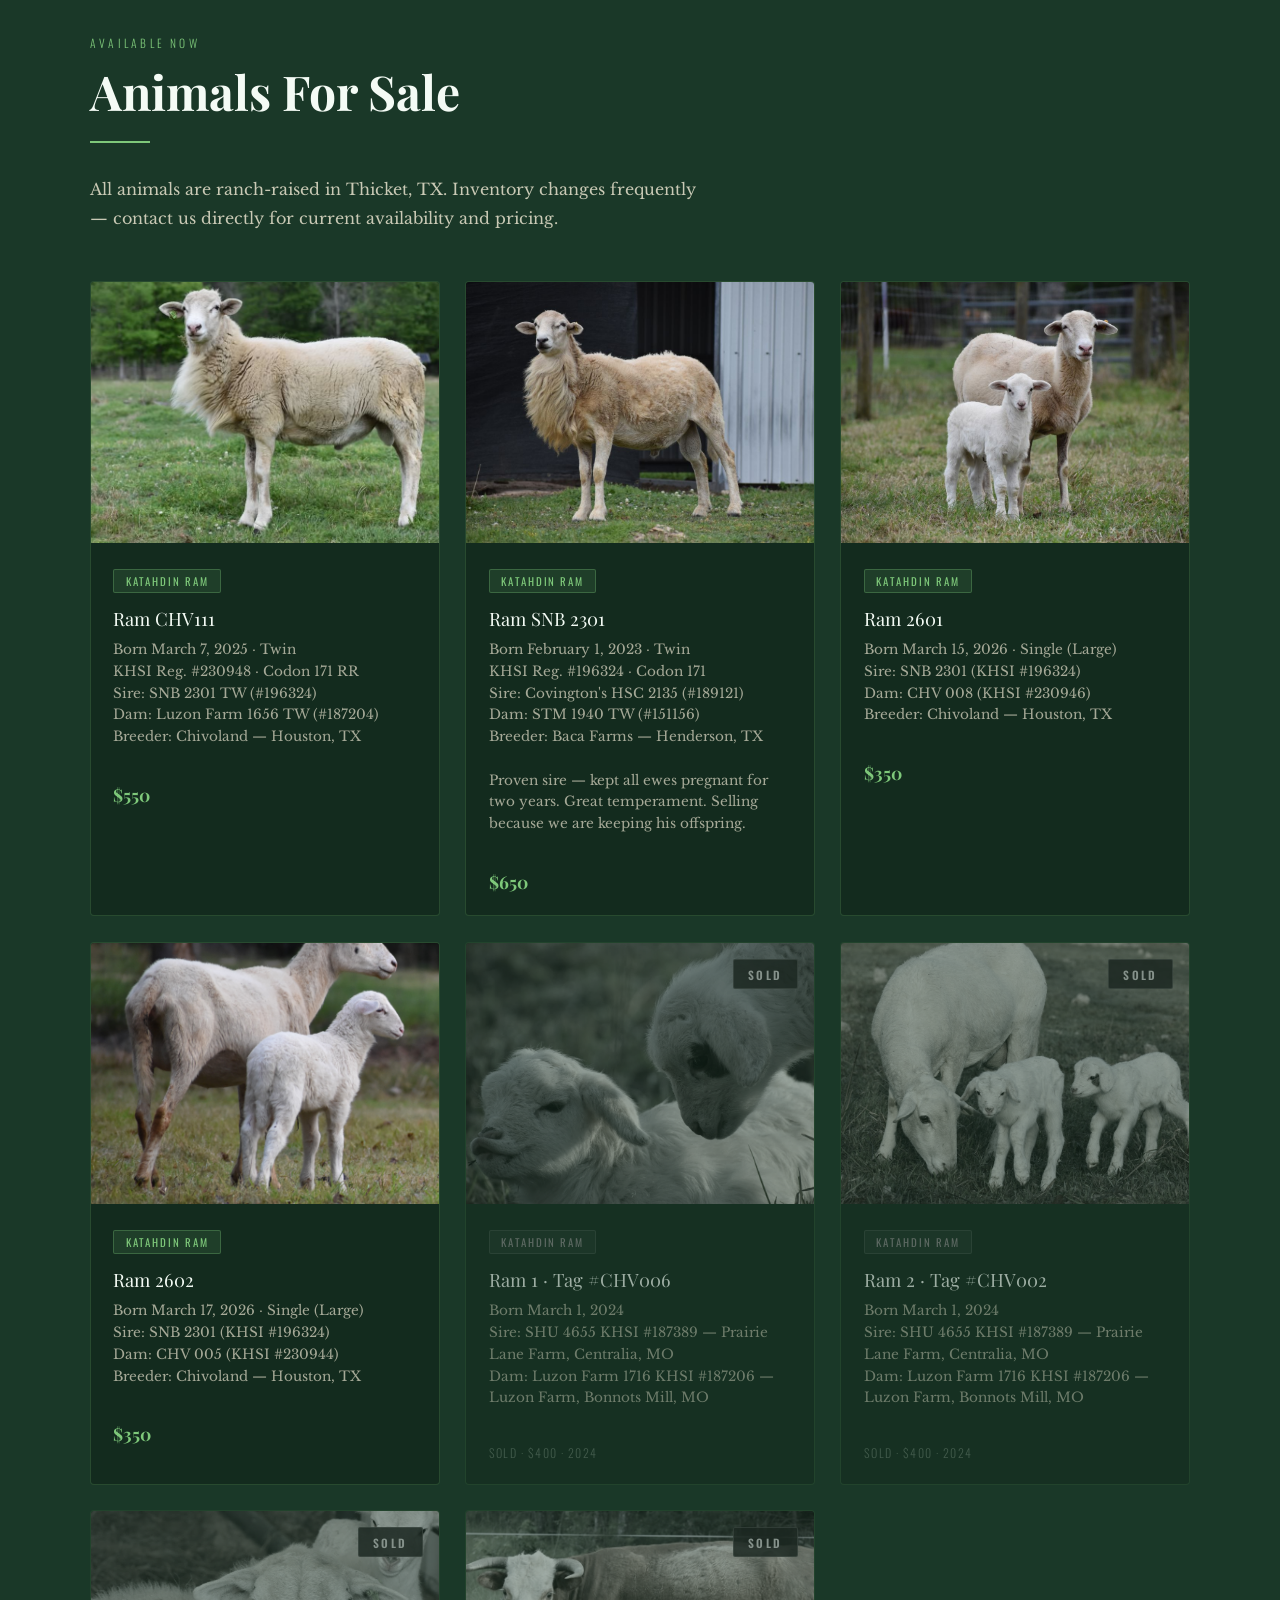
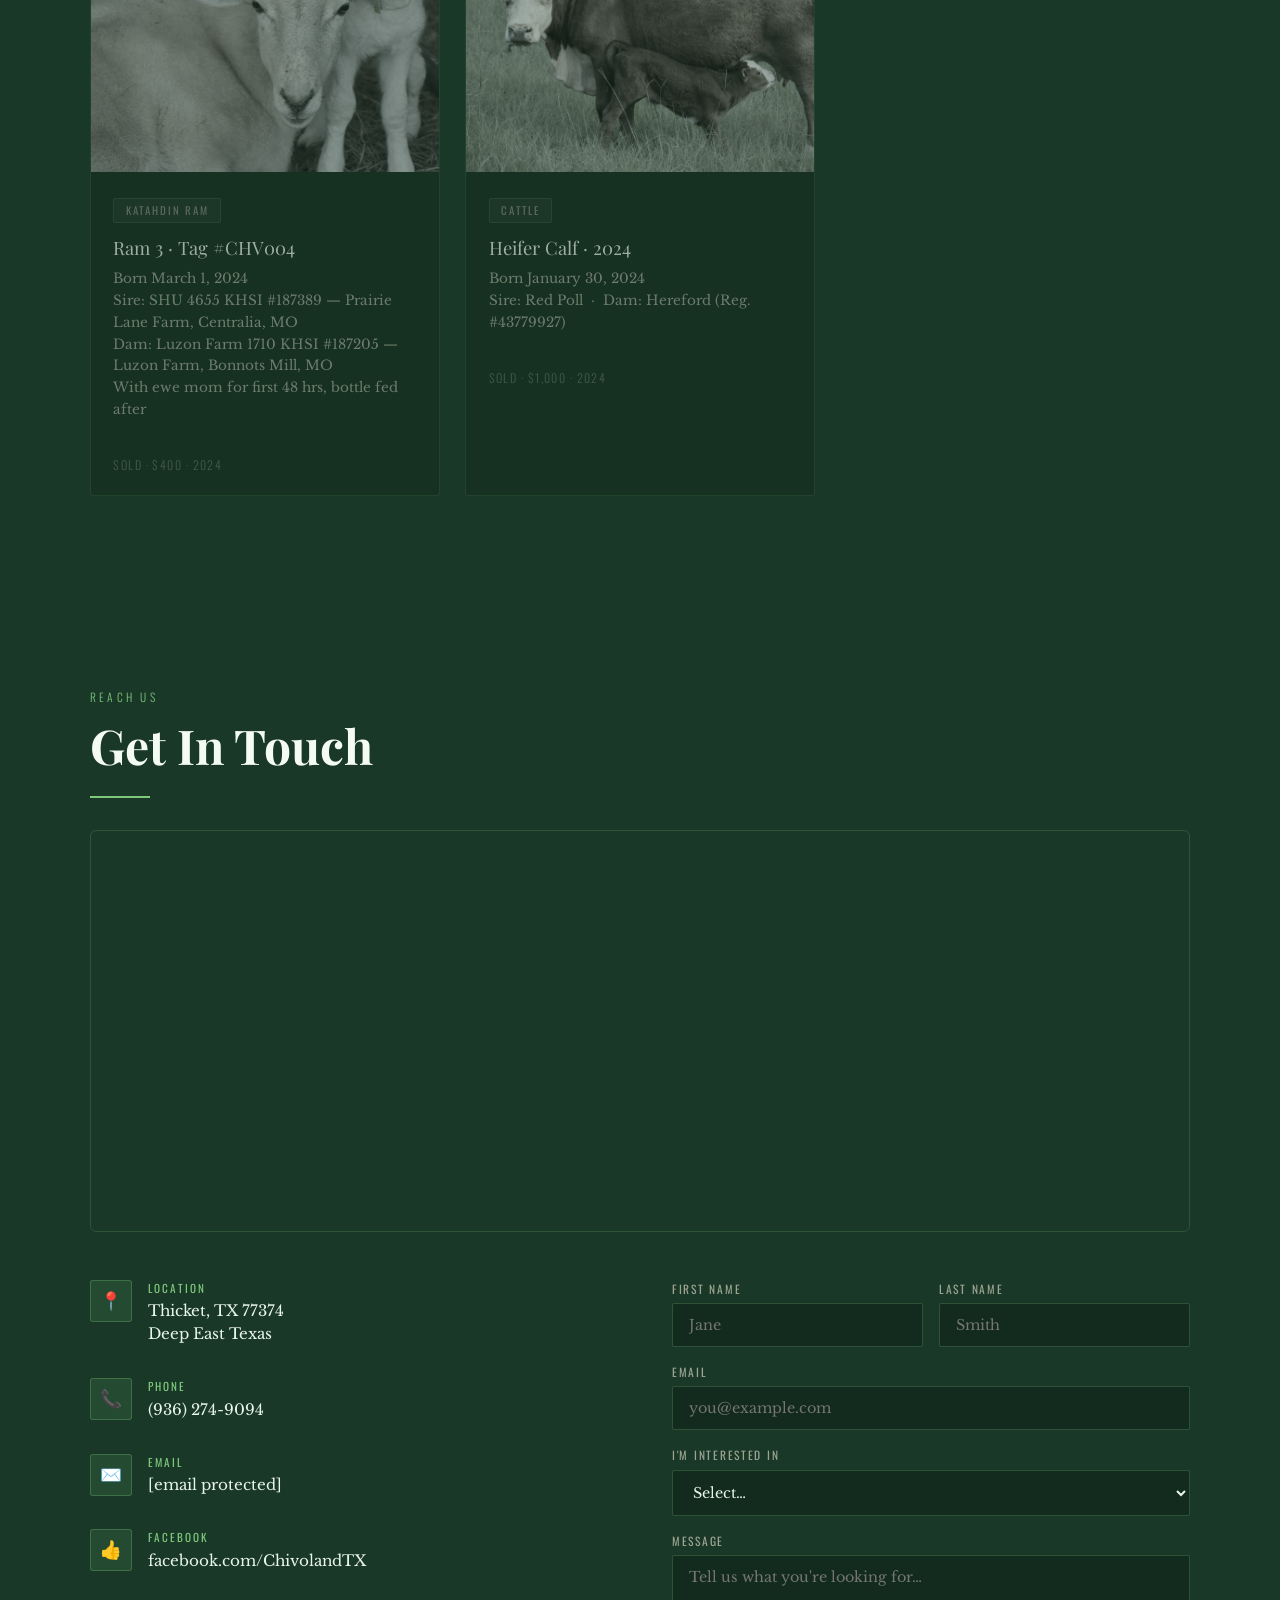
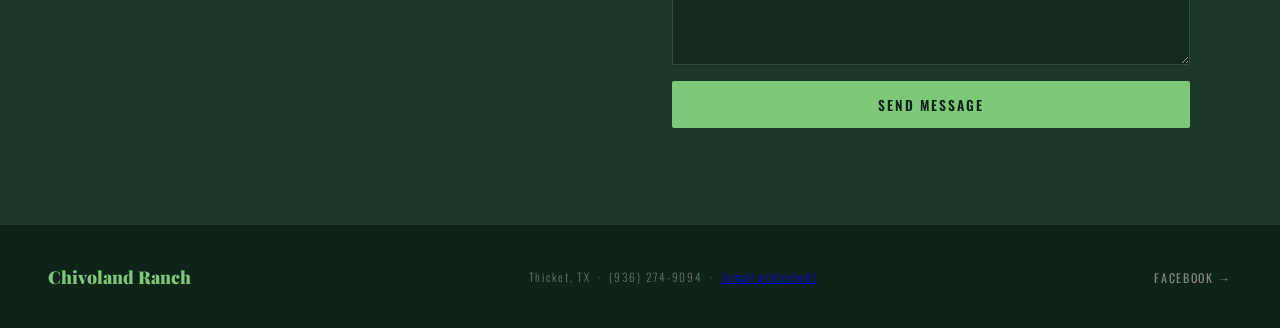
==== commit e8182209: "Update index.html" ====
--- a/index.html
+++ b/index.html
@@ -313,26 +313,6 @@
     }
     .sale-cta:hover { color: var(--hay); border-color: var(--hay); }
 
-    /* ── GALLERY ── */
-    #gallery { background: var(--soil); }
-    .gallery-grid {
-      display: grid;
-      grid-template-columns: repeat(4, 1fr);
-      grid-template-rows: auto auto;
-      gap: 1rem; margin-top: 2.5rem;
-    }
-    .gallery-item {
-      overflow: hidden; border-radius: 3px;
-      position: relative;
-    }
-    .gallery-item:nth-child(1) { grid-column: span 2; grid-row: span 2; }
-    .gallery-item img {
-      width: 100%; height: 100%; object-fit: cover;
-      transition: transform .5s;
-      display: block;
-      min-height: 180px;
-    }
-    .gallery-item:hover img { transform: scale(1.05); }
 
     /* ── SOLD CARDS ── */
     .sold-card {
@@ -505,8 +485,6 @@
       .about-grid,
       .contact-grid { grid-template-columns: 1fr; gap: 2.5rem; }
       .livestock-grid { grid-template-columns: 1fr 1fr; }
-      .gallery-grid { grid-template-columns: 1fr 1fr; }
-      .gallery-item:nth-child(1) { grid-column: span 2; grid-row: span 1; }
     }
     @media (max-width: 600px) {
       nav { padding: .8rem 1rem; }
@@ -514,8 +492,6 @@
       .nav-links a { font-size: .75rem; }
       .livestock-grid { grid-template-columns: 1fr; }
       .form-row { grid-template-columns: 1fr; }
-      .gallery-grid { grid-template-columns: 1fr; }
-      .gallery-item:nth-child(1) { grid-column: span 1; }
     }
   </style>
 </head>
@@ -528,7 +504,6 @@
     <li><a href="#about">About</a></li>
     <li><a href="#livestock">Livestock</a></li>
     <li><a href="#forsale">For Sale</a></li>
-    <li><a href="#gallery">Gallery</a></li>
     <li><a href="#contact">Contact</a></li>
   </ul>
 </nav>
@@ -917,7 +892,7 @@
     });
   }, { threshold: 0.12 });
 
-  document.querySelectorAll('.livestock-card, .sale-card, .stat-card, .gallery-item, .contact-item').forEach(el => {
+  document.querySelectorAll('.livestock-card, .sale-card, .stat-card, .contact-item').forEach(el => {
     el.style.opacity = '0';
     el.style.transform = 'translateY(20px)';
     el.style.transition = 'opacity .6s ease, transform .6s ease';
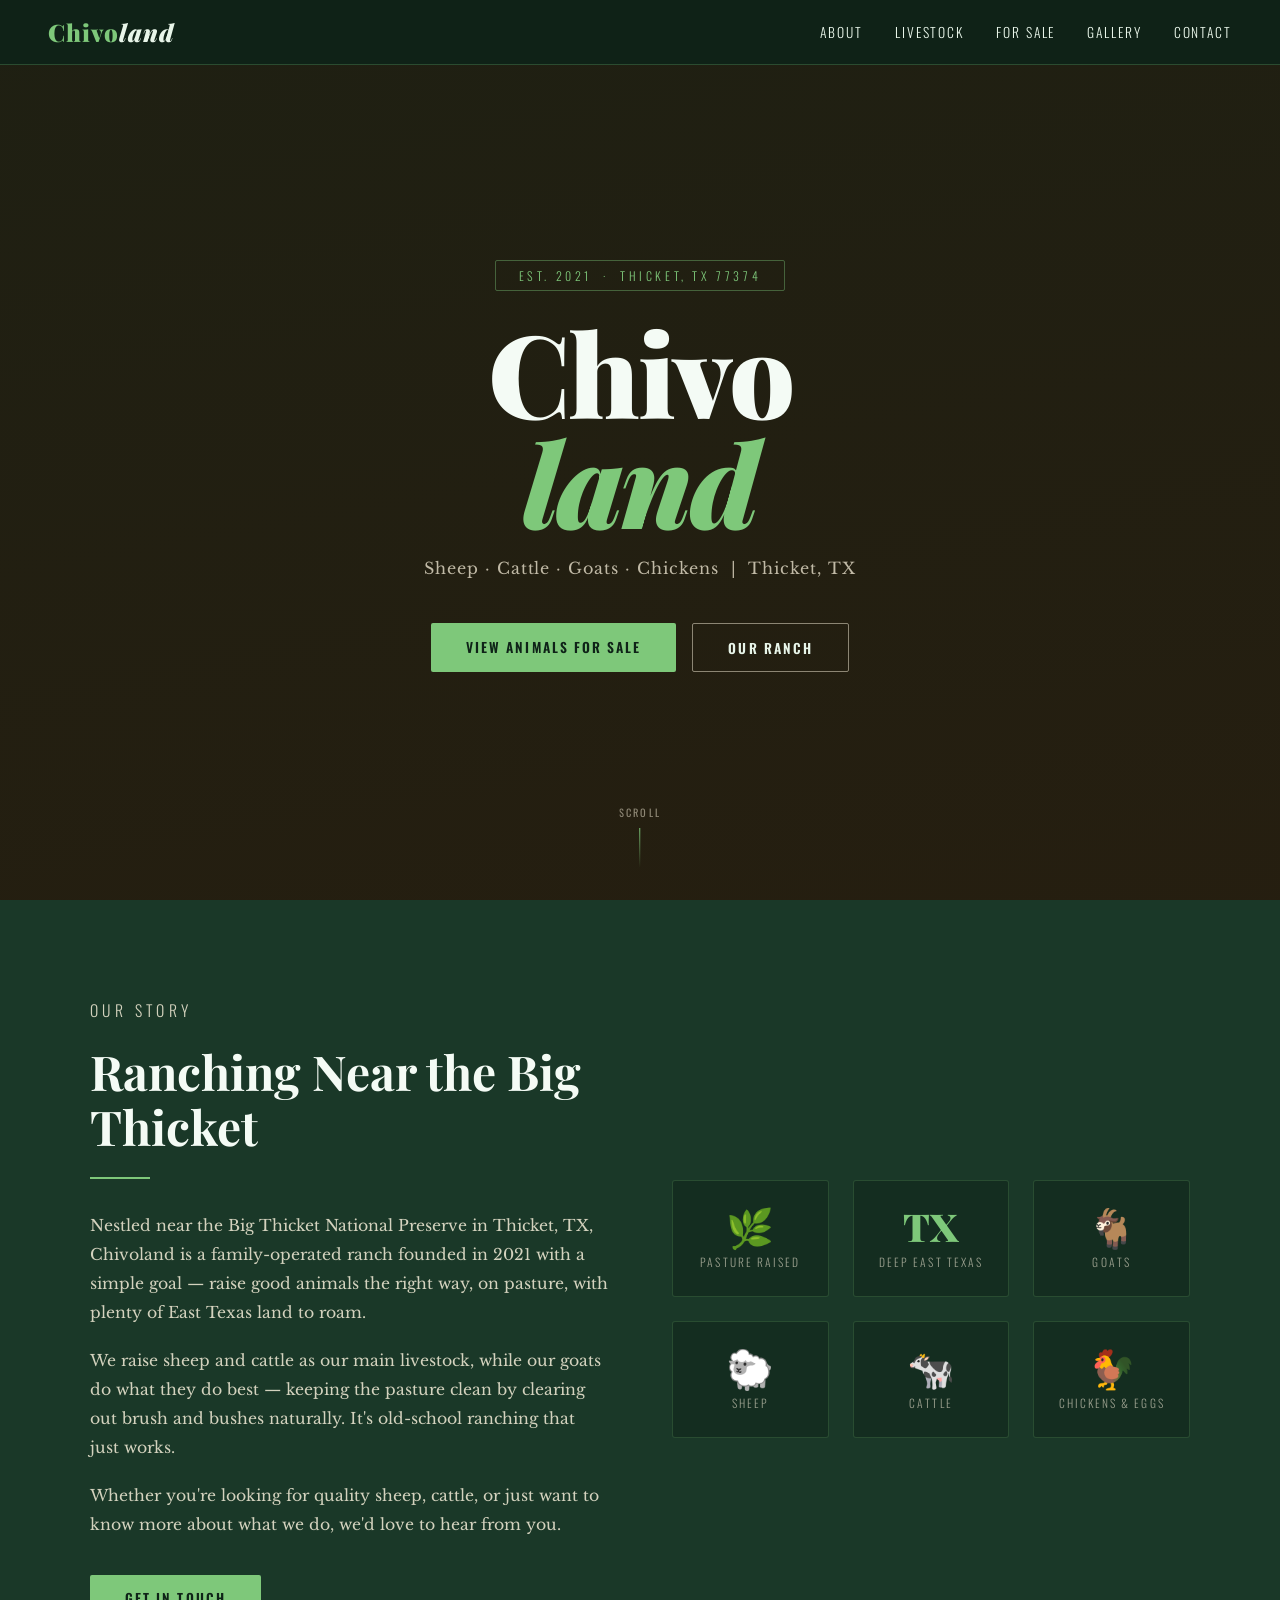
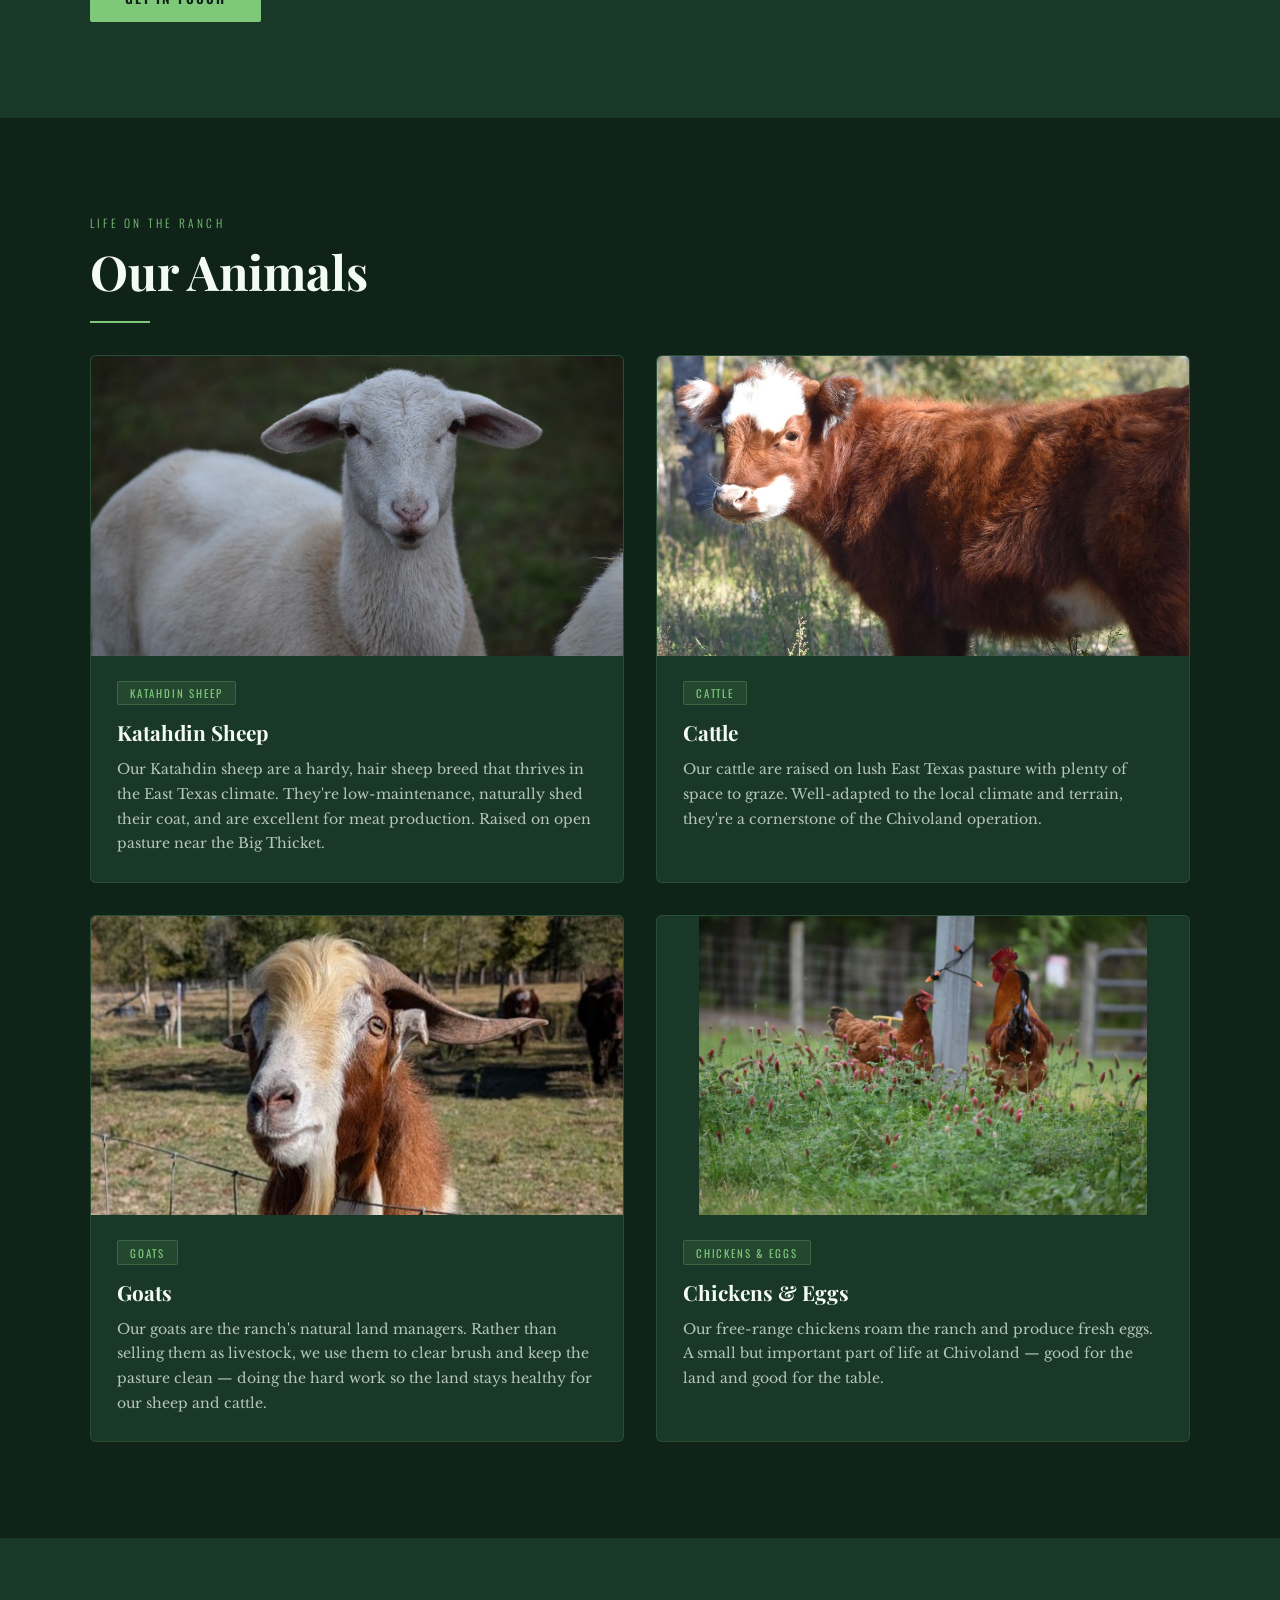
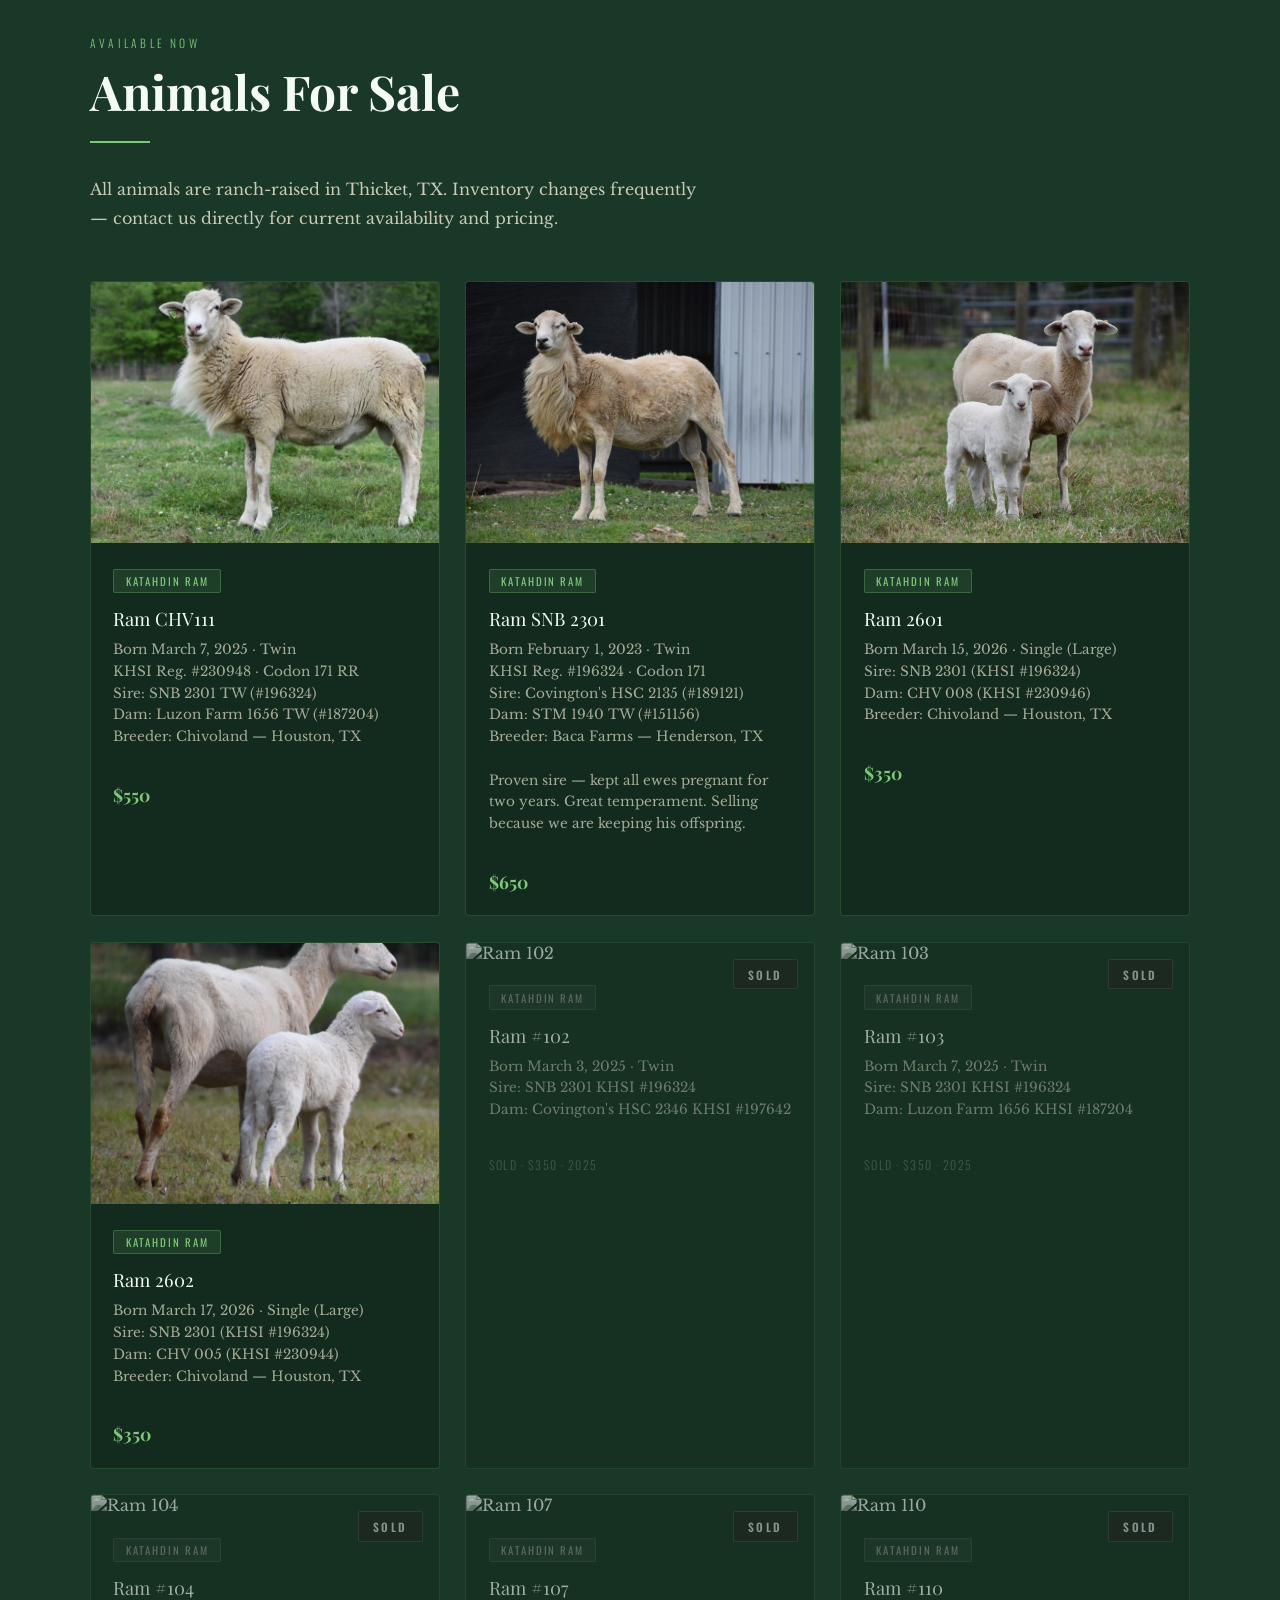
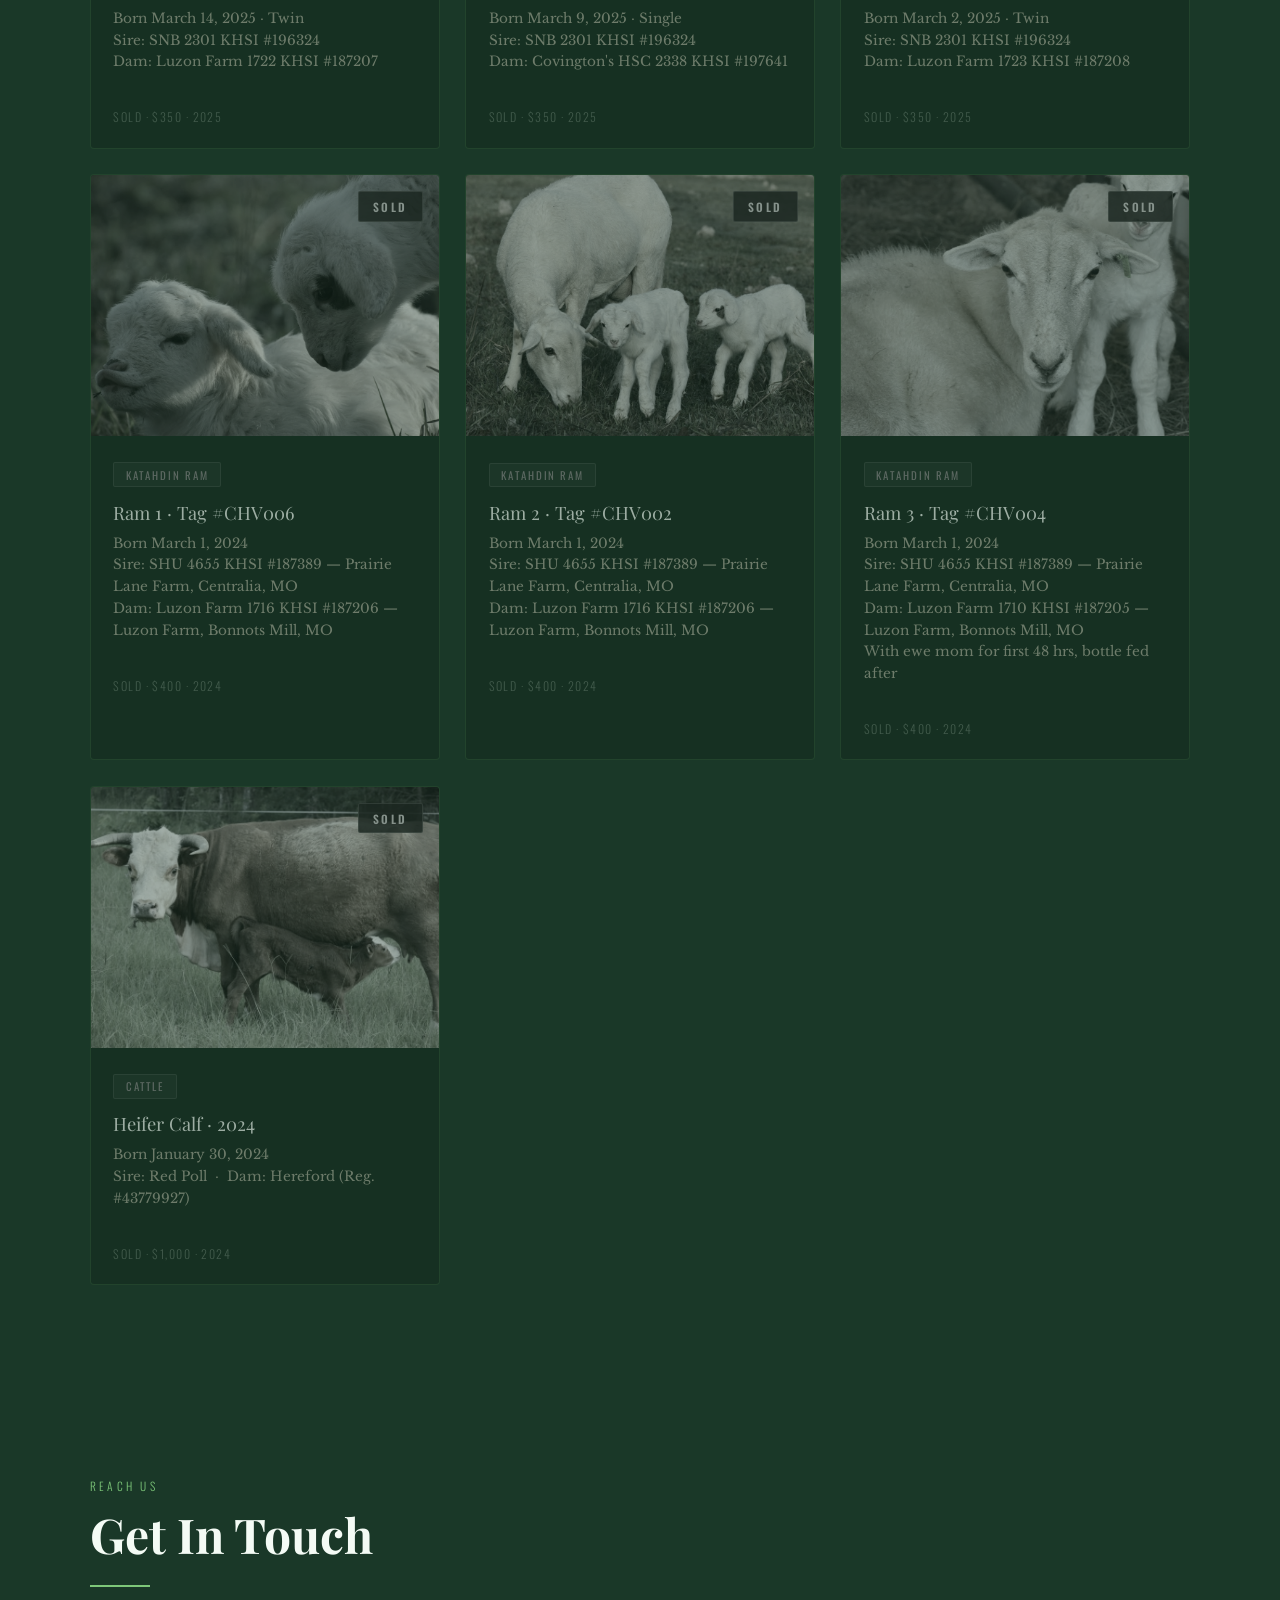
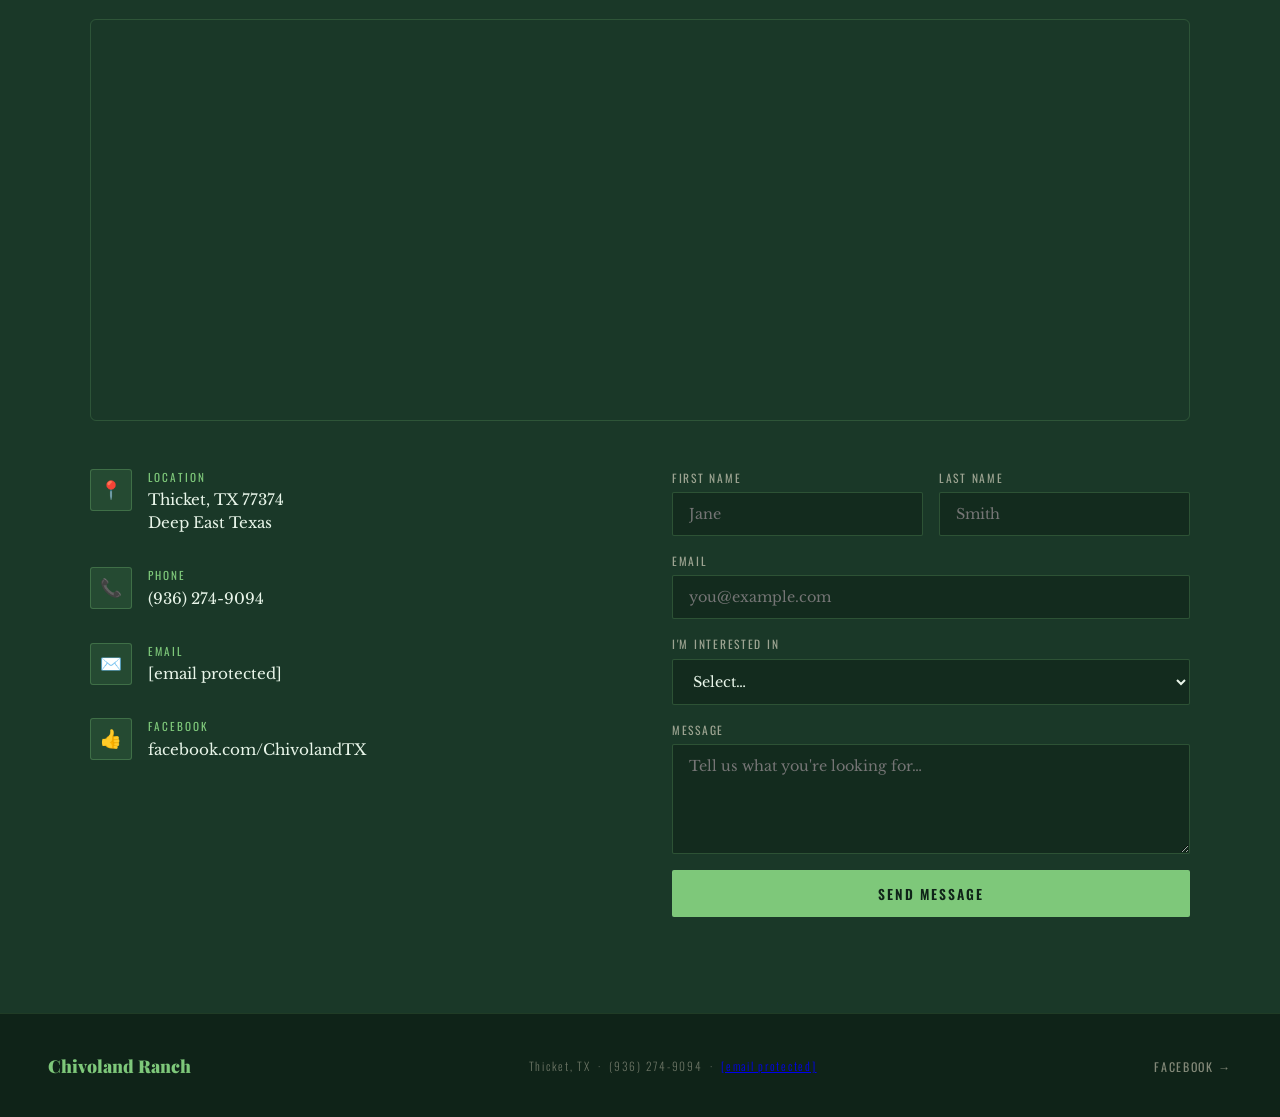
==== commit 90e1f60f: "Update index.html" ====
--- a/index.html
+++ b/index.html
@@ -313,6 +313,26 @@
     }
     .sale-cta:hover { color: var(--hay); border-color: var(--hay); }
 
+    /* ── GALLERY ── */
+    #gallery { background: var(--soil); }
+    .gallery-grid {
+      display: grid;
+      grid-template-columns: repeat(4, 1fr);
+      grid-template-rows: auto auto;
+      gap: 1rem; margin-top: 2.5rem;
+    }
+    .gallery-item {
+      overflow: hidden; border-radius: 3px;
+      position: relative;
+    }
+    .gallery-item:nth-child(1) { grid-column: span 2; grid-row: span 2; }
+    .gallery-item img {
+      width: 100%; height: 100%; object-fit: cover;
+      transition: transform .5s;
+      display: block;
+      min-height: 180px;
+    }
+    .gallery-item:hover img { transform: scale(1.05); }
 
     /* ── SOLD CARDS ── */
     .sold-card {
@@ -485,6 +505,8 @@
       .about-grid,
       .contact-grid { grid-template-columns: 1fr; gap: 2.5rem; }
       .livestock-grid { grid-template-columns: 1fr 1fr; }
+      .gallery-grid { grid-template-columns: 1fr 1fr; }
+      .gallery-item:nth-child(1) { grid-column: span 2; grid-row: span 1; }
     }
     @media (max-width: 600px) {
       nav { padding: .8rem 1rem; }
@@ -492,6 +514,8 @@
       .nav-links a { font-size: .75rem; }
       .livestock-grid { grid-template-columns: 1fr; }
       .form-row { grid-template-columns: 1fr; }
+      .gallery-grid { grid-template-columns: 1fr; }
+      .gallery-item:nth-child(1) { grid-column: span 1; }
     }
   </style>
 </head>
@@ -504,6 +528,7 @@
     <li><a href="#about">About</a></li>
     <li><a href="#livestock">Livestock</a></li>
     <li><a href="#forsale">For Sale</a></li>
+    <li><a href="#gallery">Gallery</a></li>
     <li><a href="#contact">Contact</a></li>
   </ul>
 </nav>
@@ -709,7 +734,95 @@
         </div>
       </div>
 
-      <!-- More sold listings coming soon -->
+      <!-- SOLD: Ram 102 -->
+      <div class="sale-card sold-card">
+        <div class="sold-ribbon">SOLD</div>
+        <img class="sale-img sold-img" src="102.jpg" alt="Ram 102"/>
+        <div class="sale-body">
+          <span class="sale-tag sold-tag">Katahdin Ram</span>
+          <div class="sale-title">Ram #102</div>
+          <div class="sale-detail">
+            Born March 3, 2025 · Twin<br/>
+            Sire: SNB 2301 KHSI #196324<br/>
+            Dam: Covington's HSC 2346 KHSI #197642
+          </div>
+        </div>
+        <div class="sale-footer">
+          <span class="sold-date">Sold · $350 · 2025</span>
+        </div>
+      </div>
+
+      <!-- SOLD: Ram 103 -->
+      <div class="sale-card sold-card">
+        <div class="sold-ribbon">SOLD</div>
+        <img class="sale-img sold-img" src="103.jpg" alt="Ram 103"/>
+        <div class="sale-body">
+          <span class="sale-tag sold-tag">Katahdin Ram</span>
+          <div class="sale-title">Ram #103</div>
+          <div class="sale-detail">
+            Born March 7, 2025 · Twin<br/>
+            Sire: SNB 2301 KHSI #196324<br/>
+            Dam: Luzon Farm 1656 KHSI #187204
+          </div>
+        </div>
+        <div class="sale-footer">
+          <span class="sold-date">Sold · $350 · 2025</span>
+        </div>
+      </div>
+
+      <!-- SOLD: Ram 104 -->
+      <div class="sale-card sold-card">
+        <div class="sold-ribbon">SOLD</div>
+        <img class="sale-img sold-img" src="104.jpg" alt="Ram 104"/>
+        <div class="sale-body">
+          <span class="sale-tag sold-tag">Katahdin Ram</span>
+          <div class="sale-title">Ram #104</div>
+          <div class="sale-detail">
+            Born March 14, 2025 · Twin<br/>
+            Sire: SNB 2301 KHSI #196324<br/>
+            Dam: Luzon Farm 1722 KHSI #187207
+          </div>
+        </div>
+        <div class="sale-footer">
+          <span class="sold-date">Sold · $350 · 2025</span>
+        </div>
+      </div>
+
+      <!-- SOLD: Ram 107 -->
+      <div class="sale-card sold-card">
+        <div class="sold-ribbon">SOLD</div>
+        <img class="sale-img sold-img" src="107.jpg" alt="Ram 107"/>
+        <div class="sale-body">
+          <span class="sale-tag sold-tag">Katahdin Ram</span>
+          <div class="sale-title">Ram #107</div>
+          <div class="sale-detail">
+            Born March 9, 2025 · Single<br/>
+            Sire: SNB 2301 KHSI #196324<br/>
+            Dam: Covington's HSC 2338 KHSI #197641
+          </div>
+        </div>
+        <div class="sale-footer">
+          <span class="sold-date">Sold · $350 · 2025</span>
+        </div>
+      </div>
+
+      <!-- SOLD: Ram 110 -->
+      <div class="sale-card sold-card">
+        <div class="sold-ribbon">SOLD</div>
+        <img class="sale-img sold-img" src="110.jpg" alt="Ram 110"/>
+        <div class="sale-body">
+          <span class="sale-tag sold-tag">Katahdin Ram</span>
+          <div class="sale-title">Ram #110</div>
+          <div class="sale-detail">
+            Born March 2, 2025 · Twin<br/>
+            Sire: SNB 2301 KHSI #196324<br/>
+            Dam: Luzon Farm 1723 KHSI #187208
+          </div>
+        </div>
+        <div class="sale-footer">
+          <span class="sold-date">Sold · $350 · 2025</span>
+        </div>
+      </div>
 
       <!-- SOLD: Ram 1 CHV006 -->
       <div class="sale-card sold-card">
@@ -892,7 +1005,7 @@
     });
   }, { threshold: 0.12 });
 
-  document.querySelectorAll('.livestock-card, .sale-card, .stat-card, .contact-item').forEach(el => {
+  document.querySelectorAll('.livestock-card, .sale-card, .stat-card, .gallery-item, .contact-item').forEach(el => {
     el.style.opacity = '0';
     el.style.transform = 'translateY(20px)';
     el.style.transition = 'opacity .6s ease, transform .6s ease';
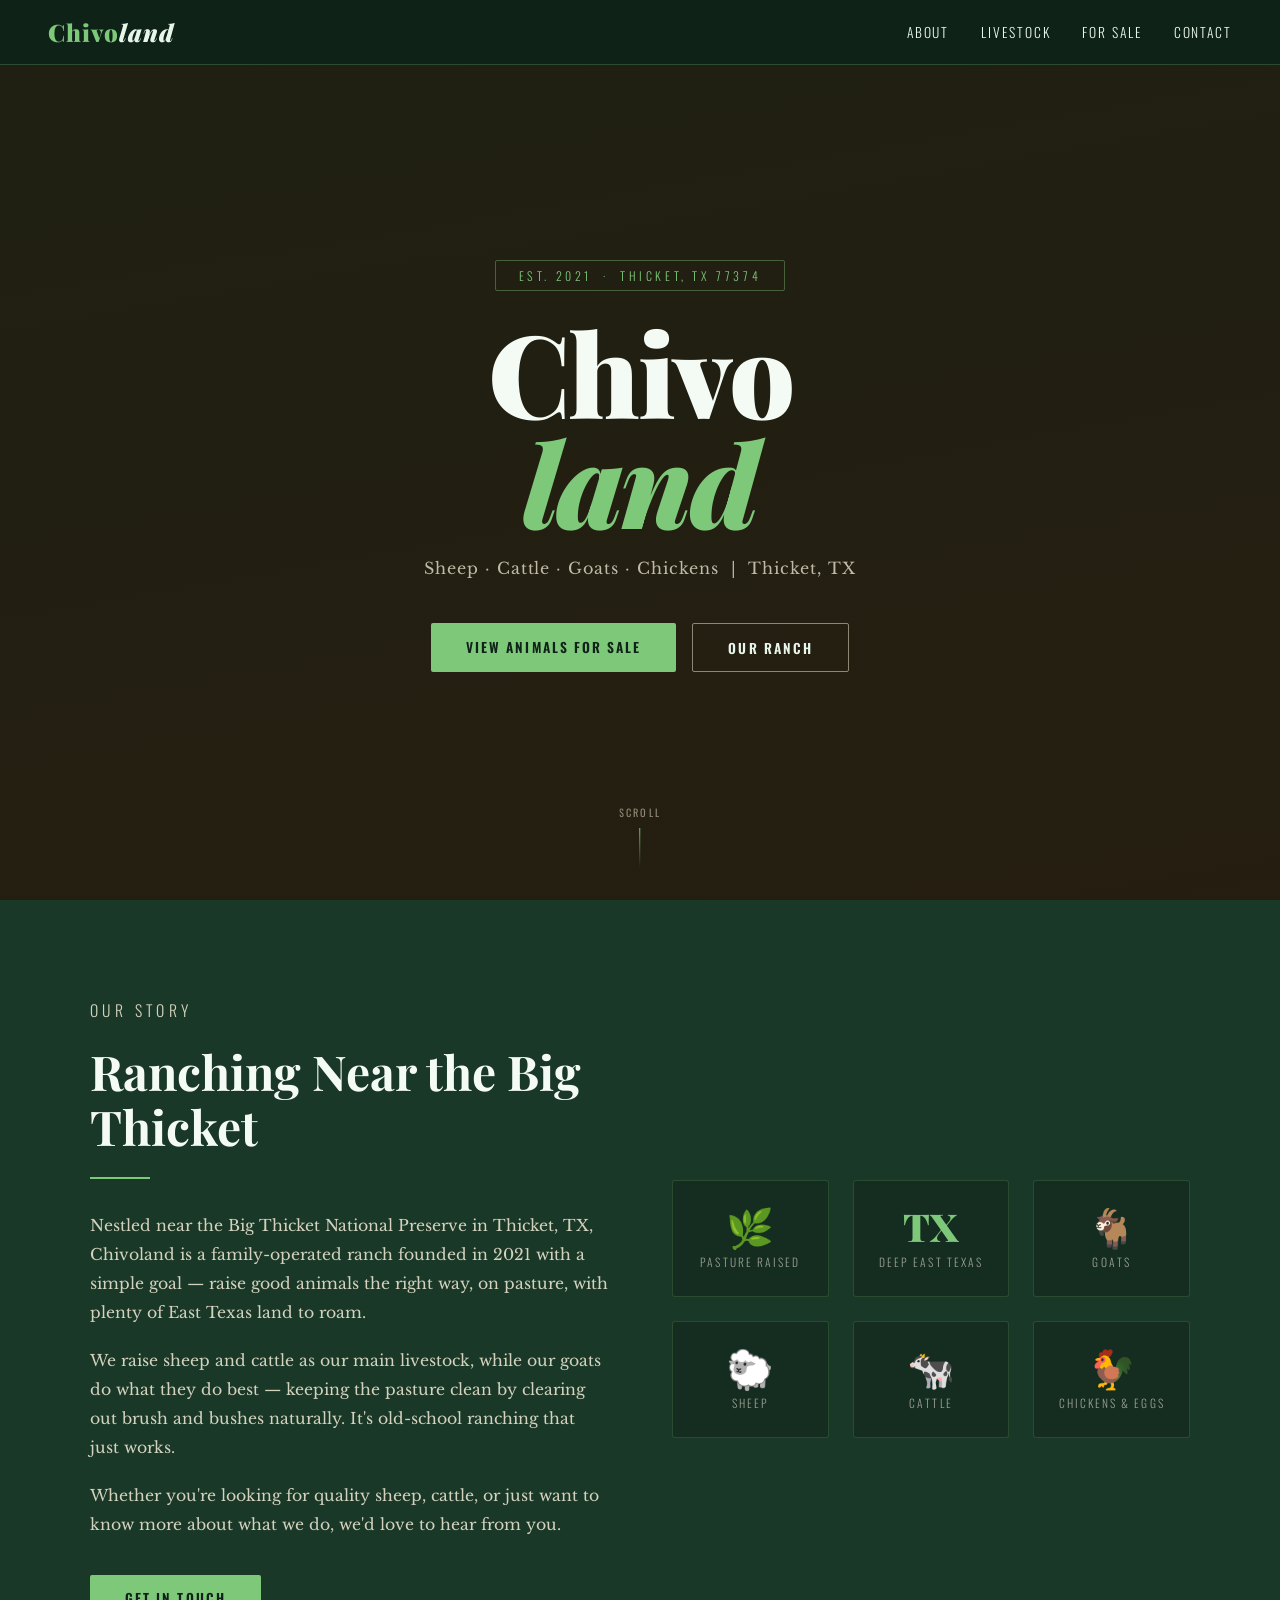
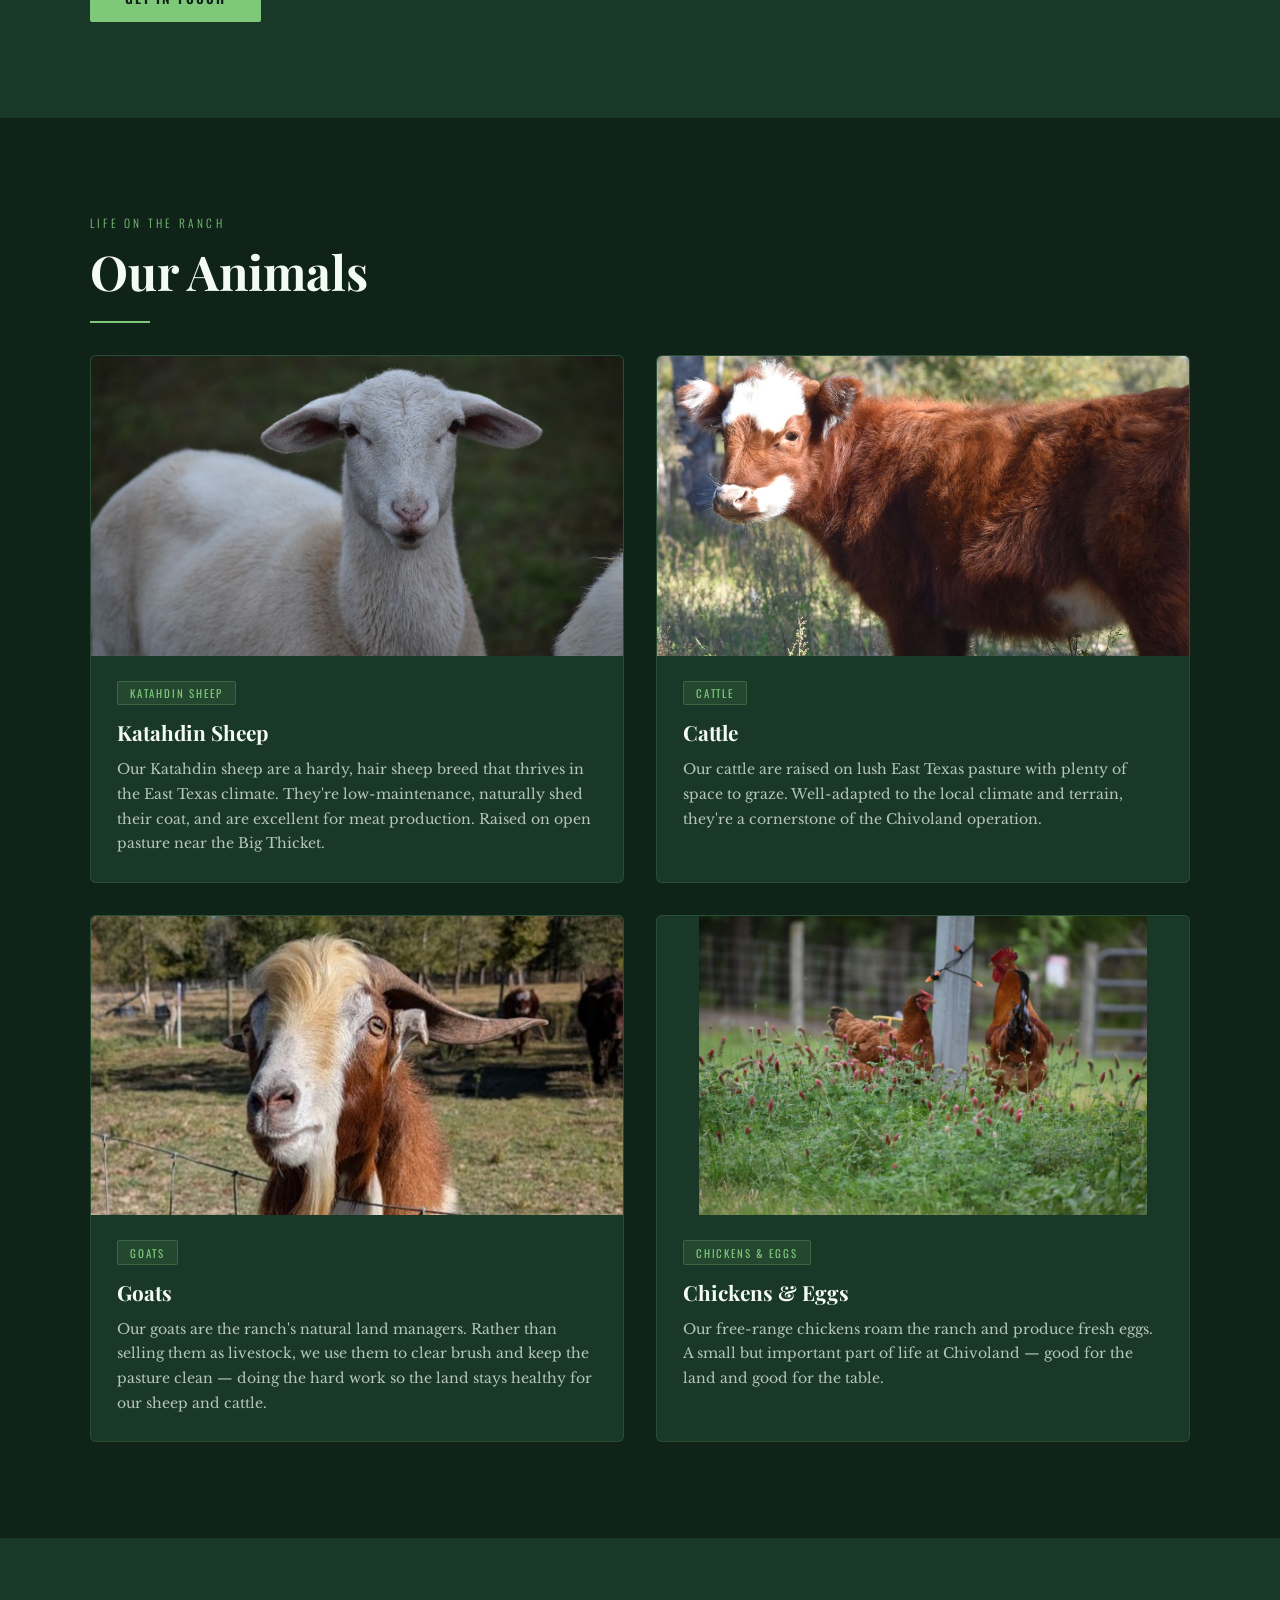
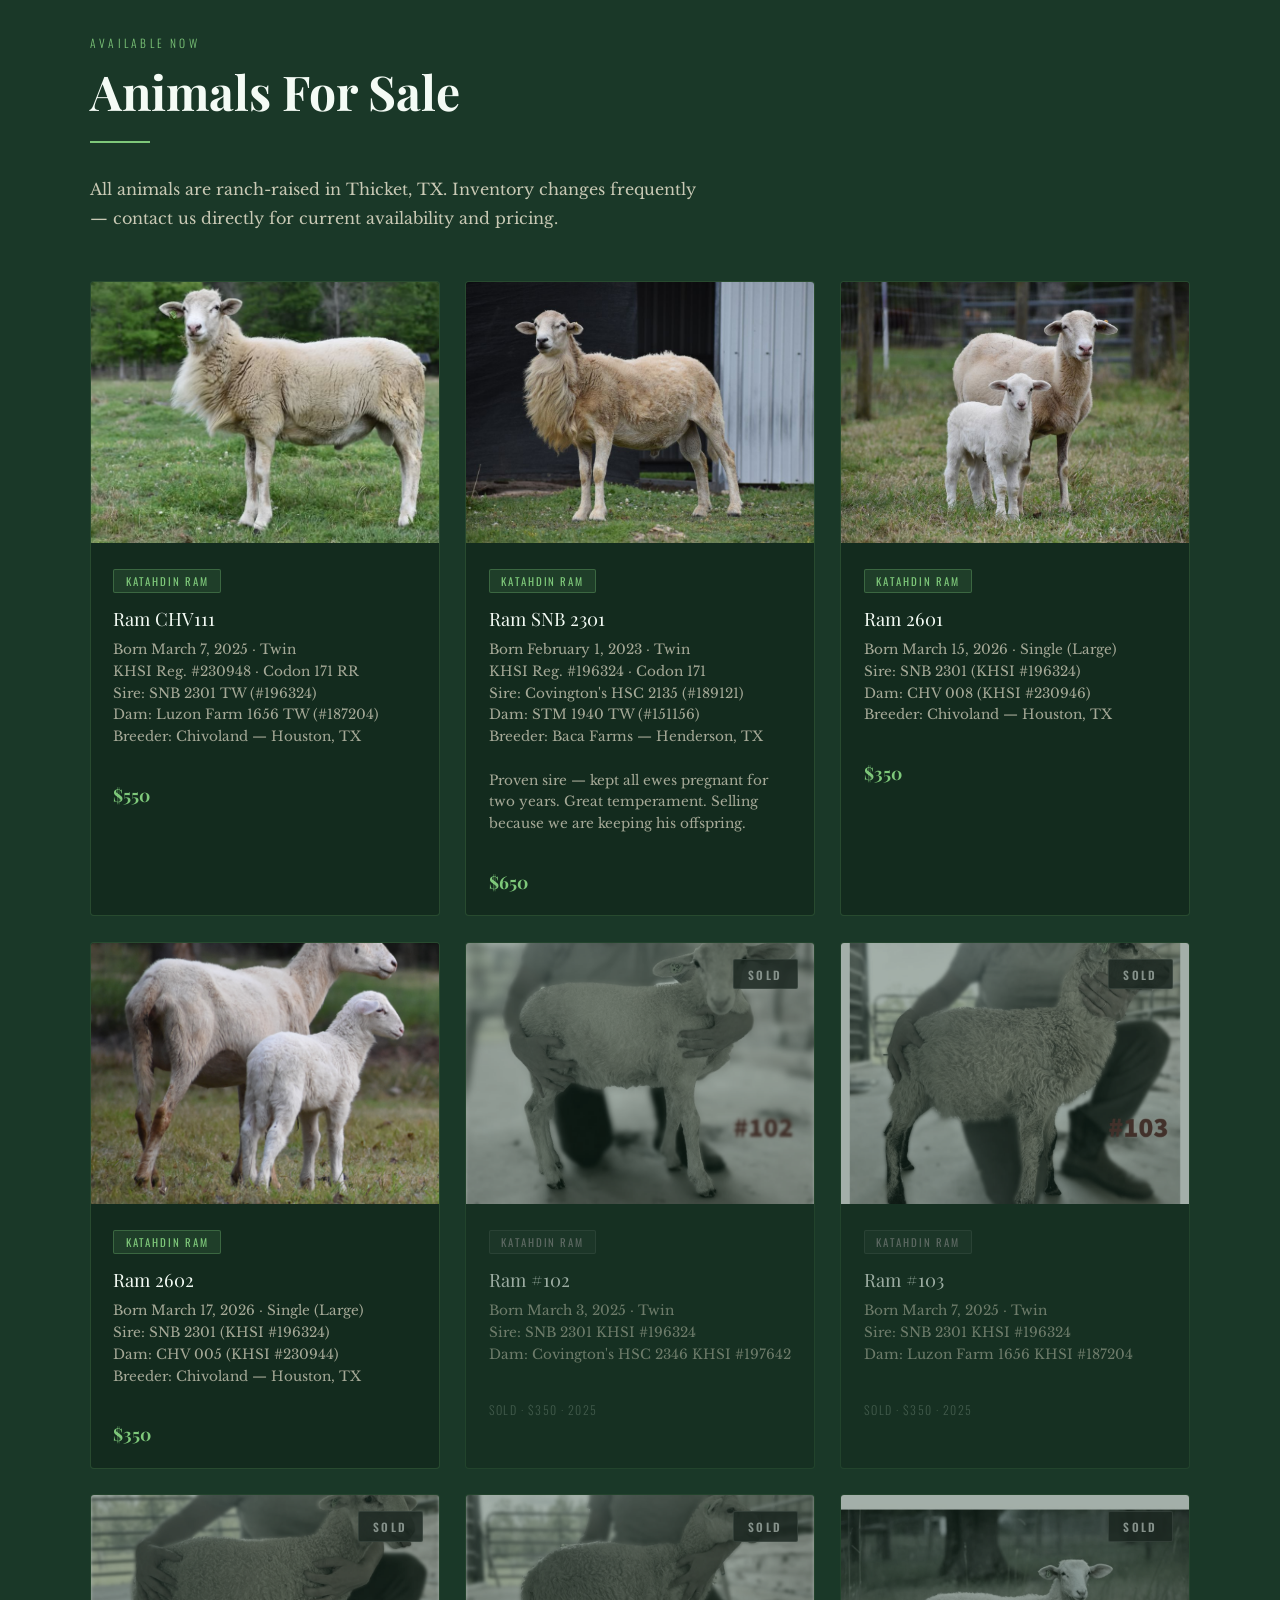
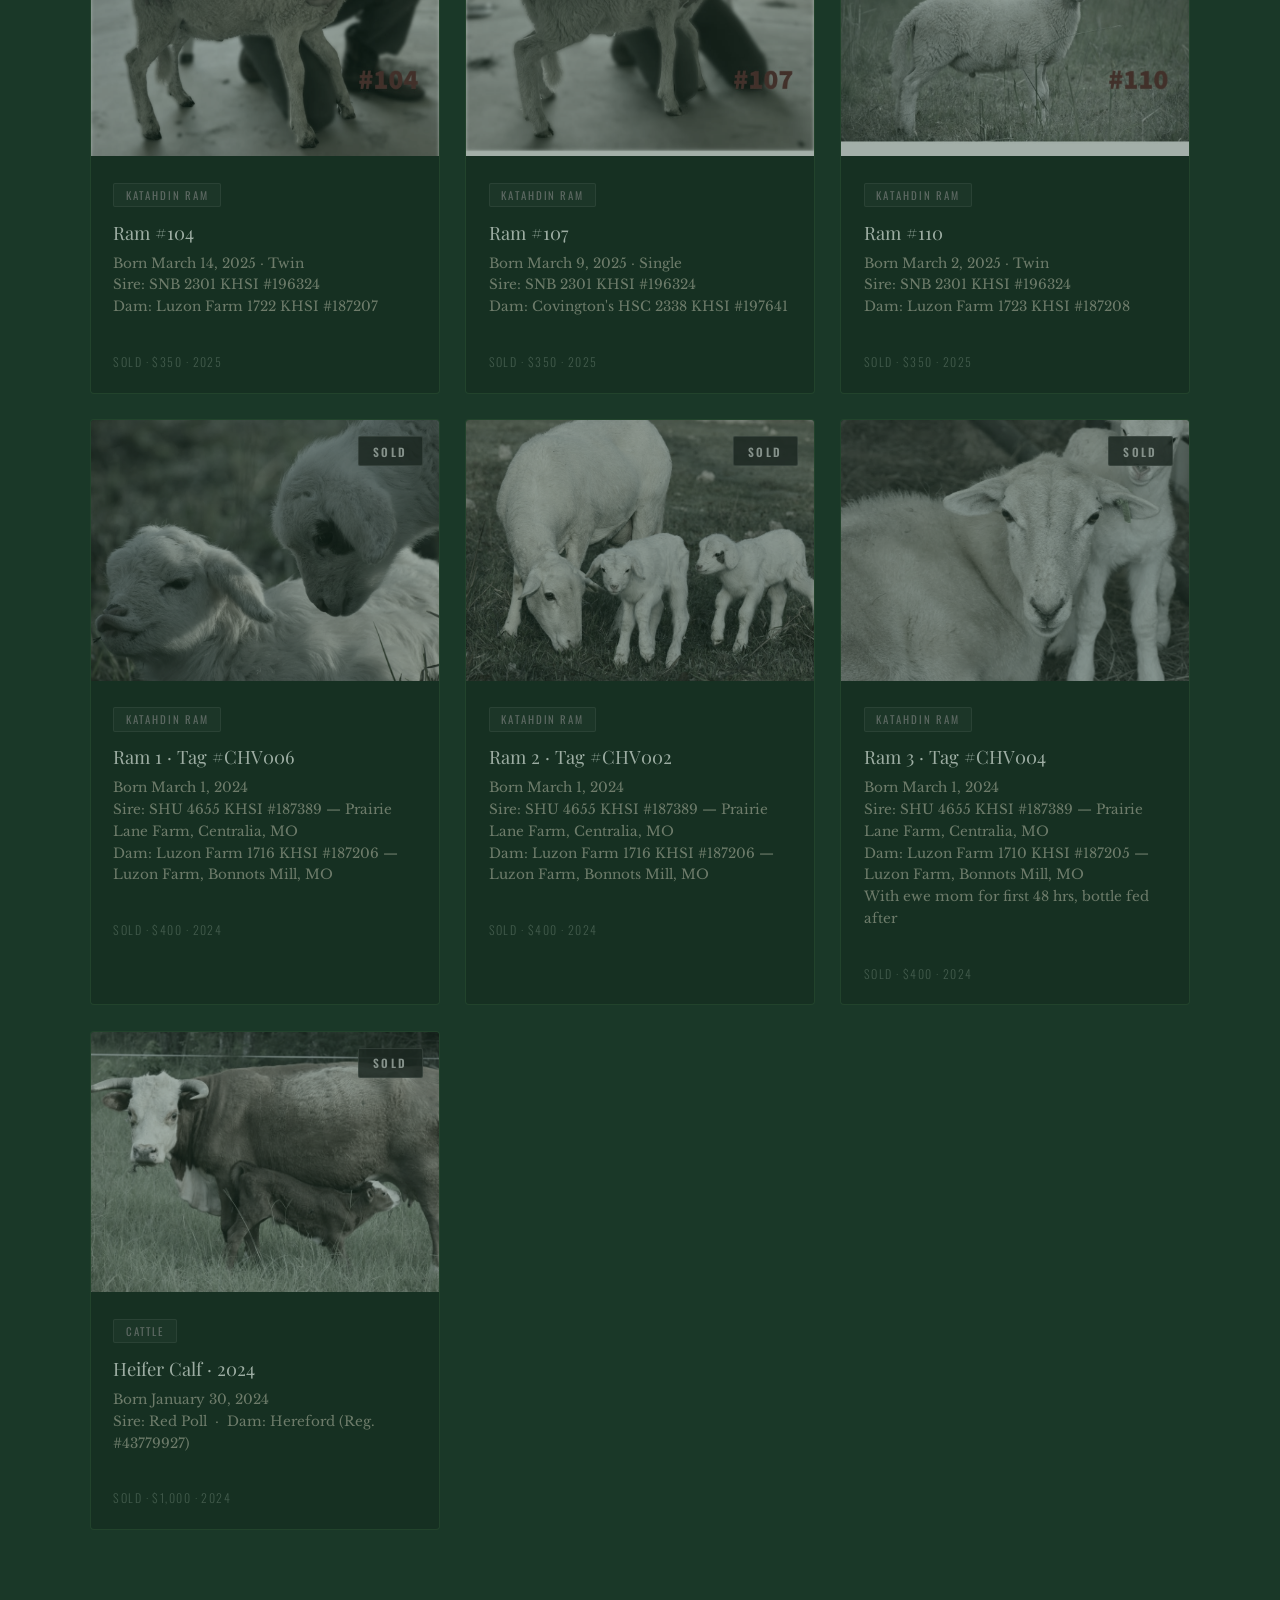
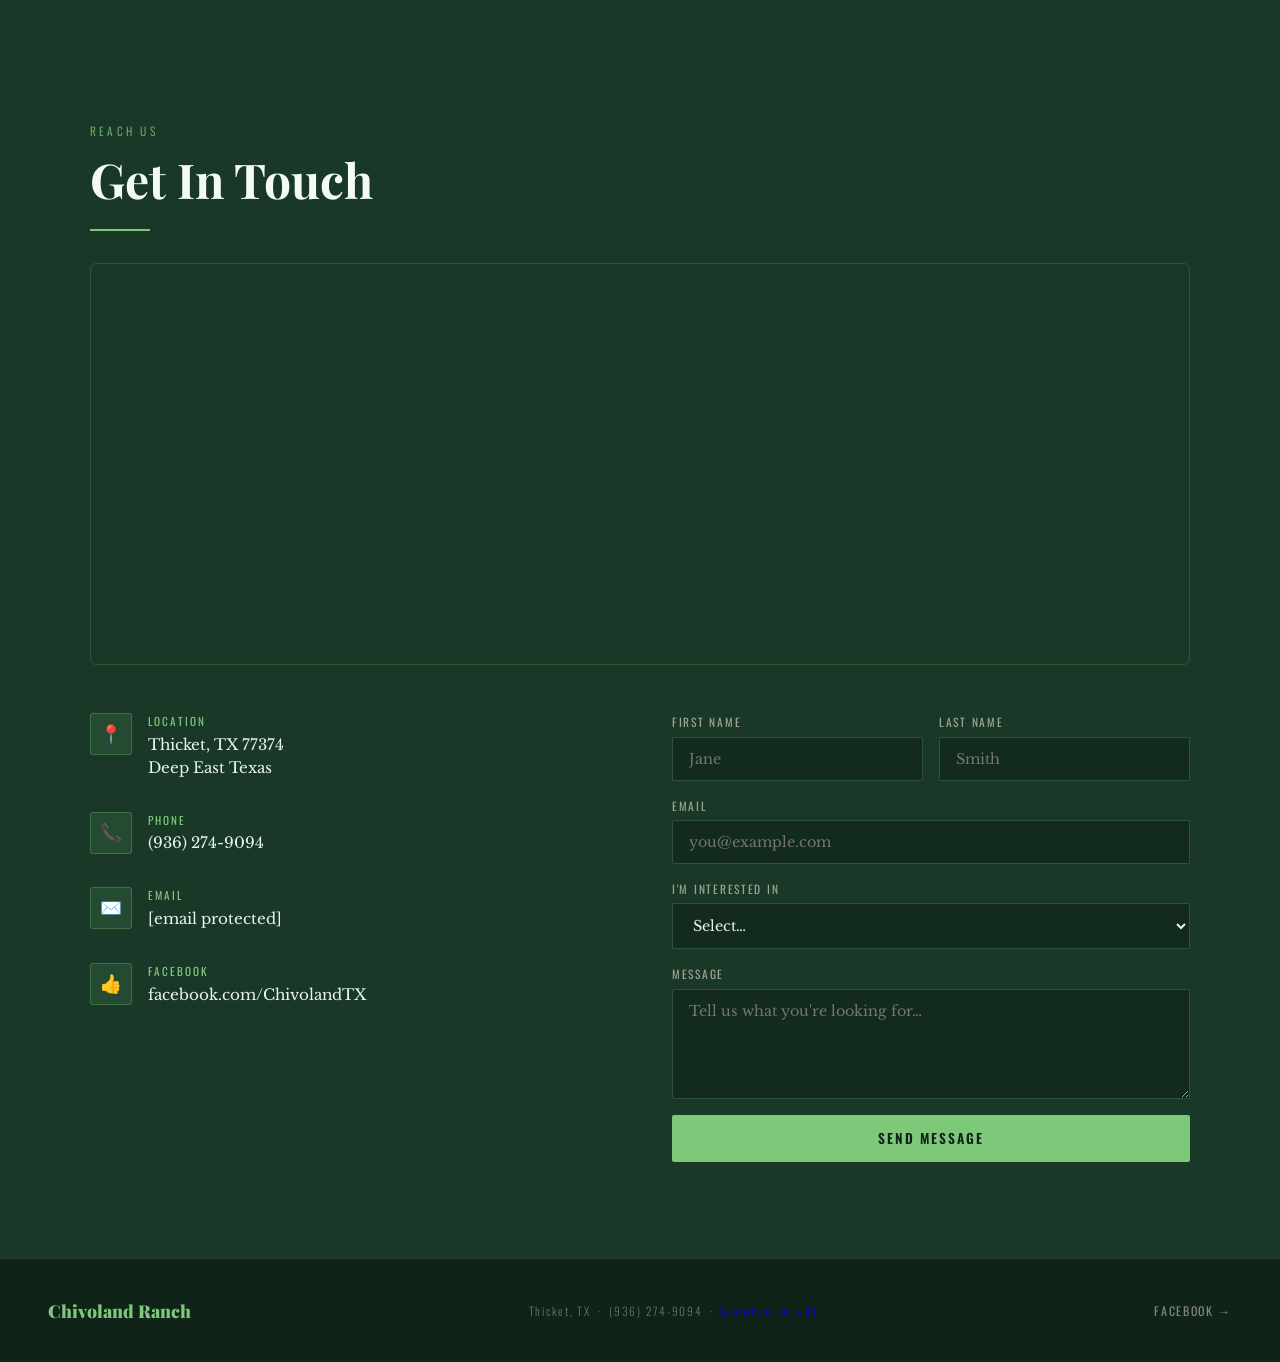
==== commit 67b64aa5: "Update index.html" ====
--- a/index.html
+++ b/index.html
@@ -313,28 +313,7 @@
     }
     .sale-cta:hover { color: var(--hay); border-color: var(--hay); }
 
-    /* ── GALLERY ── */
-    #gallery { background: var(--soil); }
-    .gallery-grid {
-      display: grid;
-      grid-template-columns: repeat(4, 1fr);
-      grid-template-rows: auto auto;
-      gap: 1rem; margin-top: 2.5rem;
-    }
-    .gallery-item {
-      overflow: hidden; border-radius: 3px;
-      position: relative;
-    }
-    .gallery-item:nth-child(1) { grid-column: span 2; grid-row: span 2; }
-    .gallery-item img {
-      width: 100%; height: 100%; object-fit: cover;
-      transition: transform .5s;
-      display: block;
-      min-height: 180px;
-    }
-    .gallery-item:hover img { transform: scale(1.05); }
-
-    /* ── SOLD CARDS ── */
+     /* ── SOLD CARDS ── */
     .sold-card {
       position: relative;
       opacity: 0.6;
@@ -505,18 +484,14 @@
       .about-grid,
       .contact-grid { grid-template-columns: 1fr; gap: 2.5rem; }
       .livestock-grid { grid-template-columns: 1fr 1fr; }
-      .gallery-grid { grid-template-columns: 1fr 1fr; }
-      .gallery-item:nth-child(1) { grid-column: span 2; grid-row: span 1; }
-    }
+      }
     @media (max-width: 600px) {
       nav { padding: .8rem 1rem; }
       .nav-links { gap: .8rem; }
       .nav-links a { font-size: .75rem; }
       .livestock-grid { grid-template-columns: 1fr; }
       .form-row { grid-template-columns: 1fr; }
-      .gallery-grid { grid-template-columns: 1fr; }
-      .gallery-item:nth-child(1) { grid-column: span 1; }
-    }
+     }
   </style>
 </head>
 <body>
@@ -528,7 +503,6 @@
     <li><a href="#about">About</a></li>
     <li><a href="#livestock">Livestock</a></li>
     <li><a href="#forsale">For Sale</a></li>
-    <li><a href="#gallery">Gallery</a></li>
     <li><a href="#contact">Contact</a></li>
   </ul>
 </nav>
@@ -1005,7 +979,7 @@
     });
   }, { threshold: 0.12 });
 
-  document.querySelectorAll('.livestock-card, .sale-card, .stat-card, .gallery-item, .contact-item').forEach(el => {
+  document.querySelectorAll('.livestock-card, .sale-card, .stat-card, .contact-item').forEach(el => {
     el.style.opacity = '0';
     el.style.transform = 'translateY(20px)';
     el.style.transition = 'opacity .6s ease, transform .6s ease';
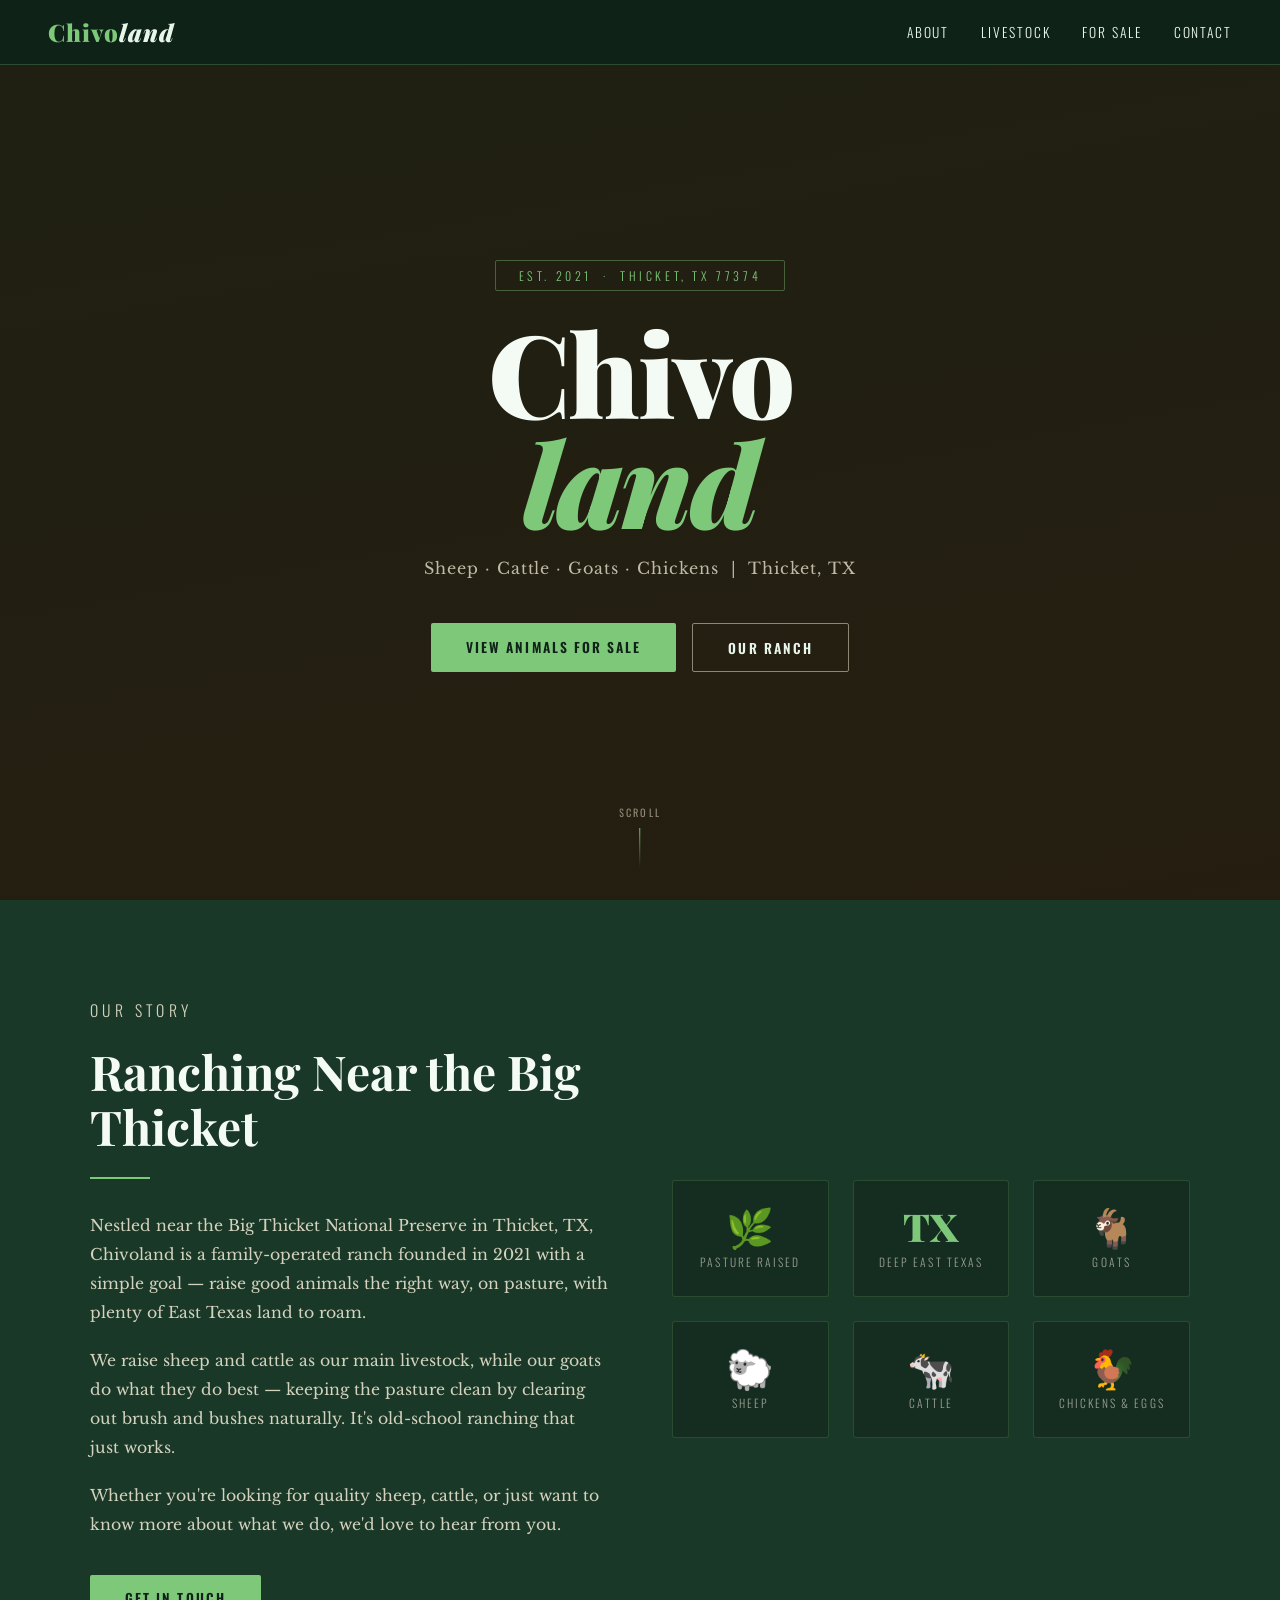
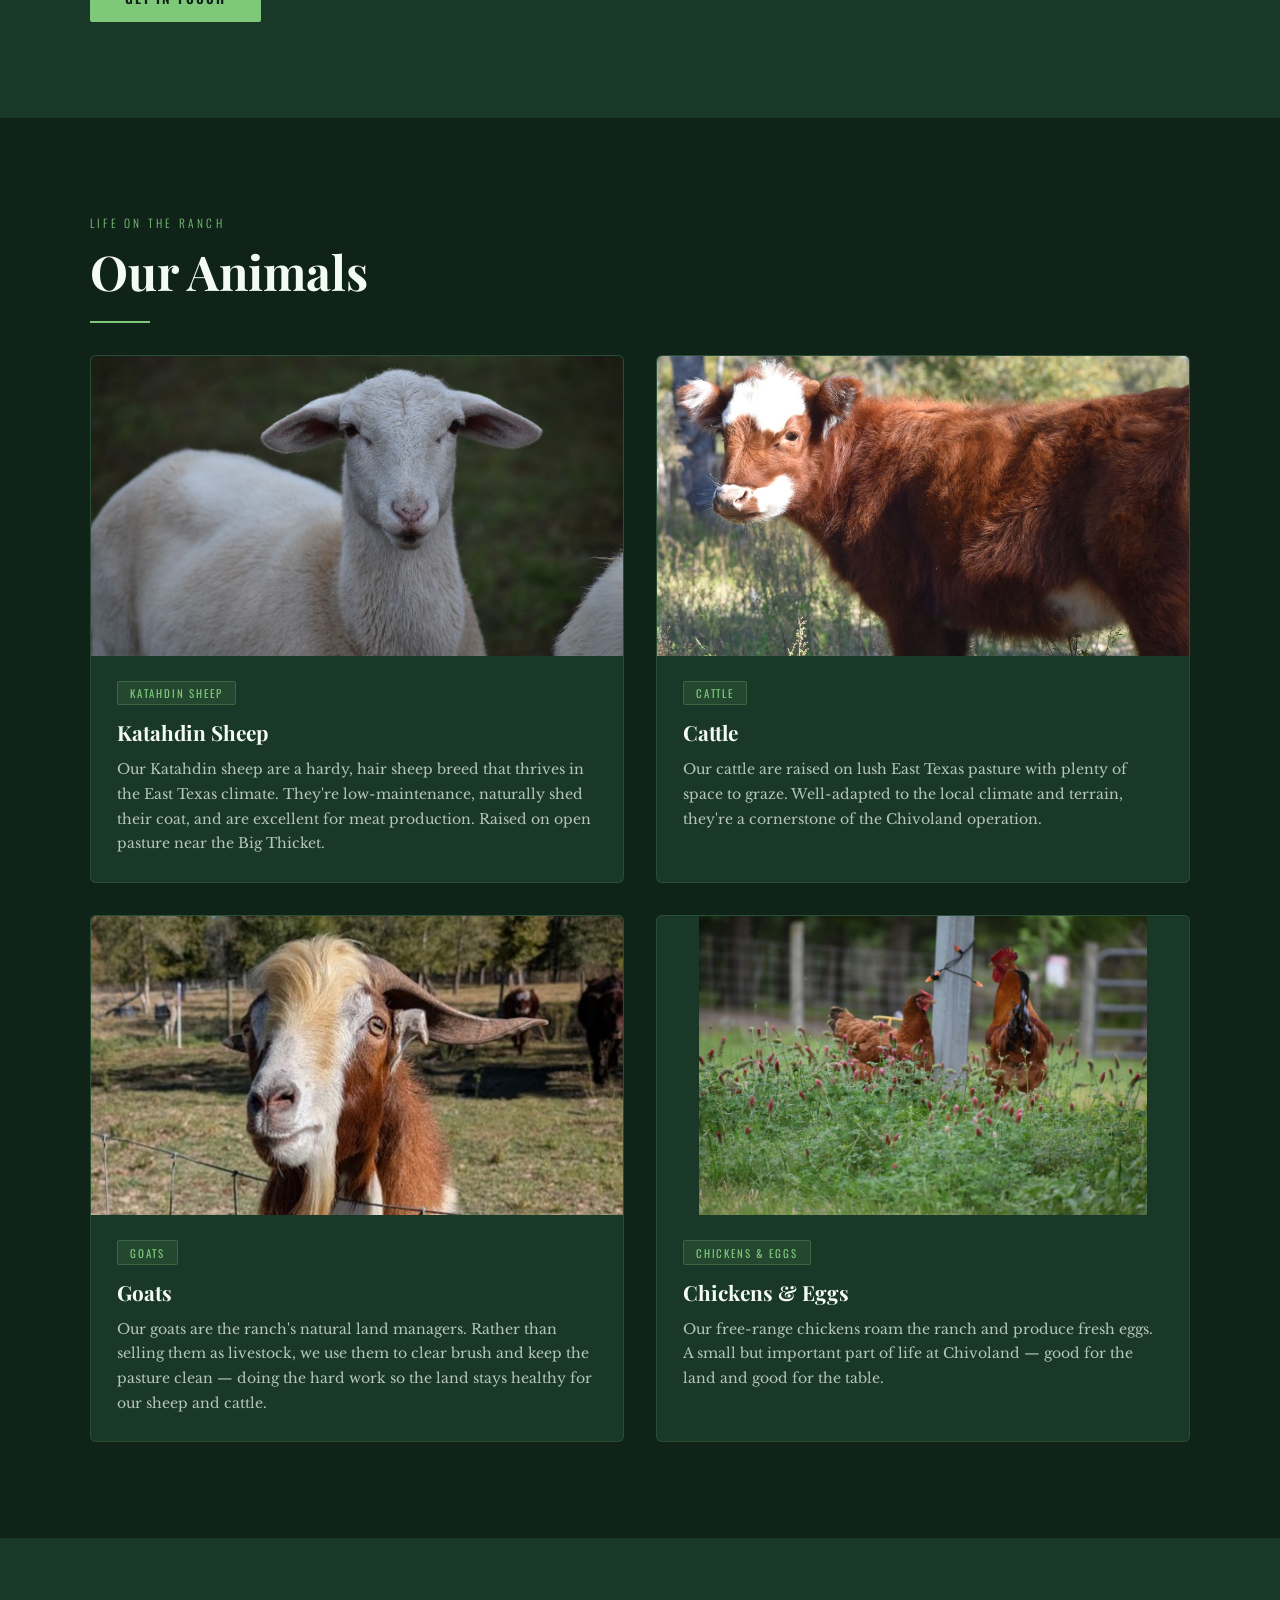
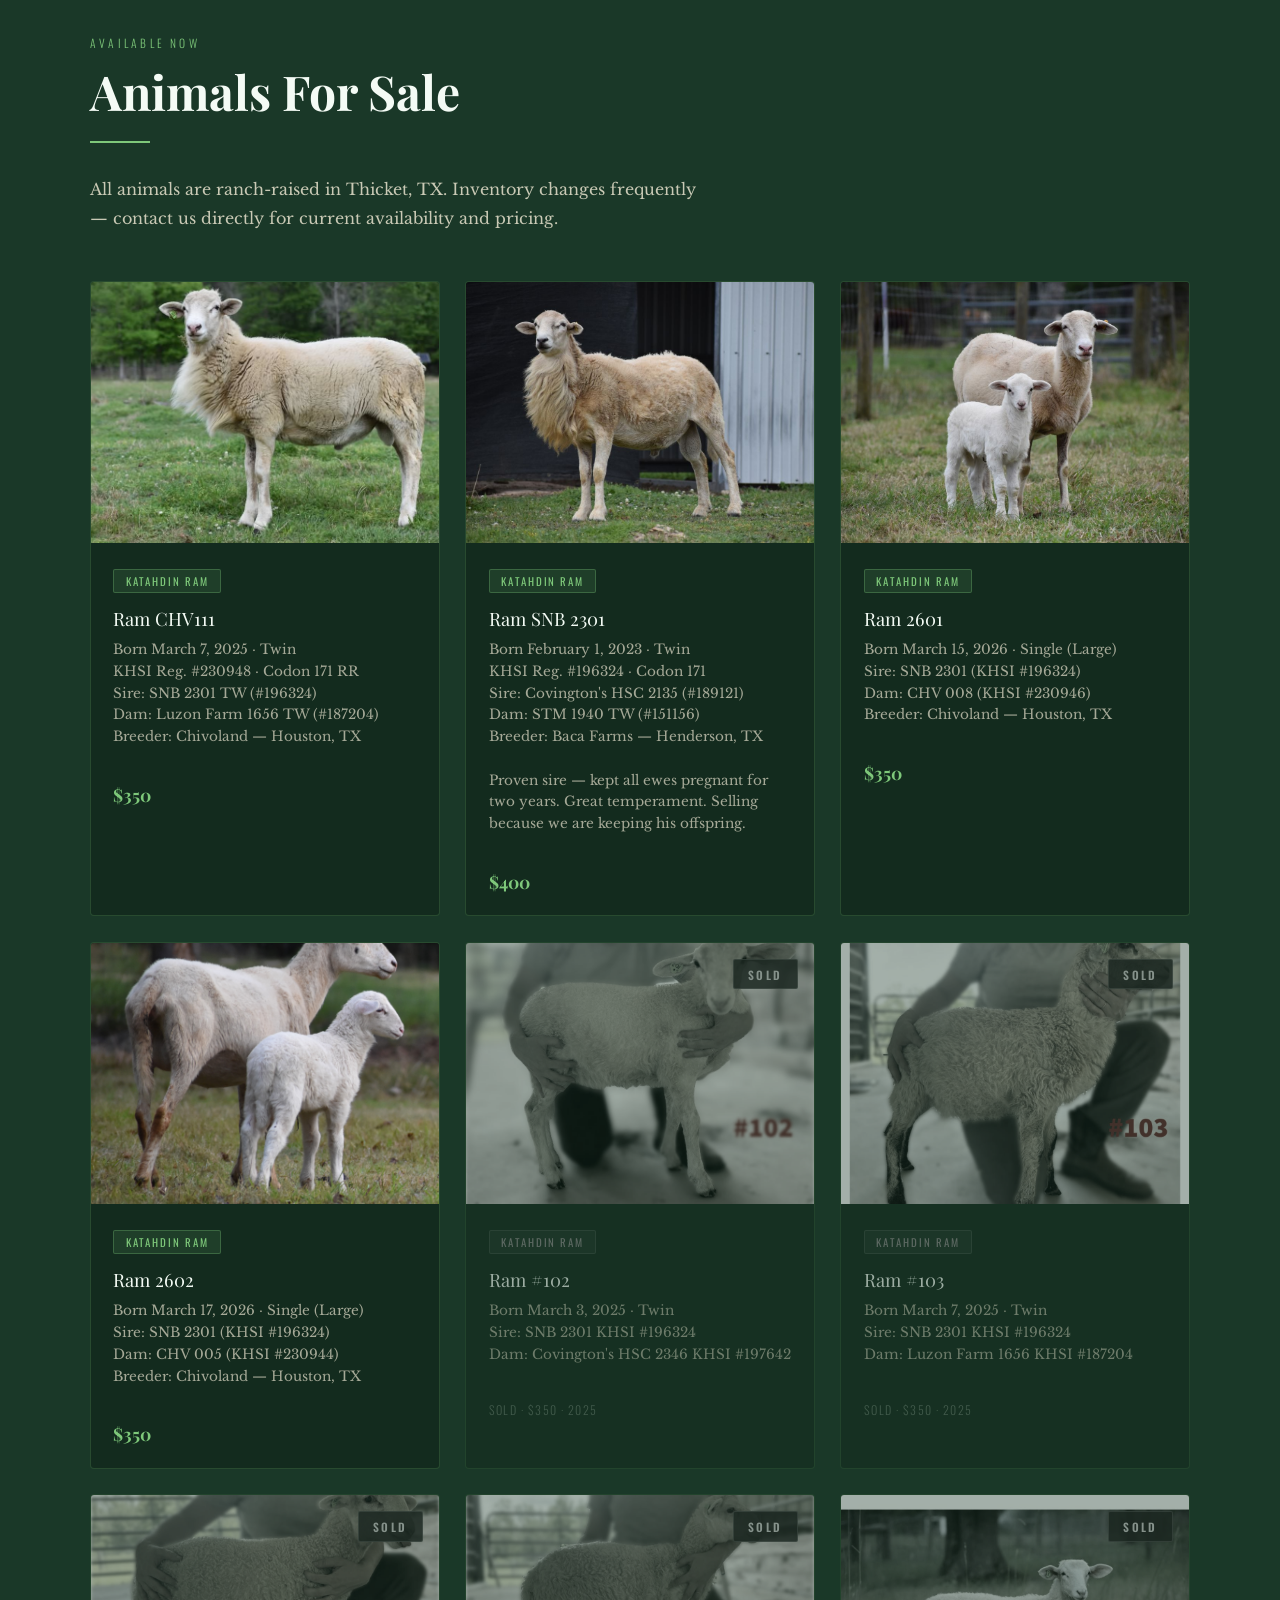
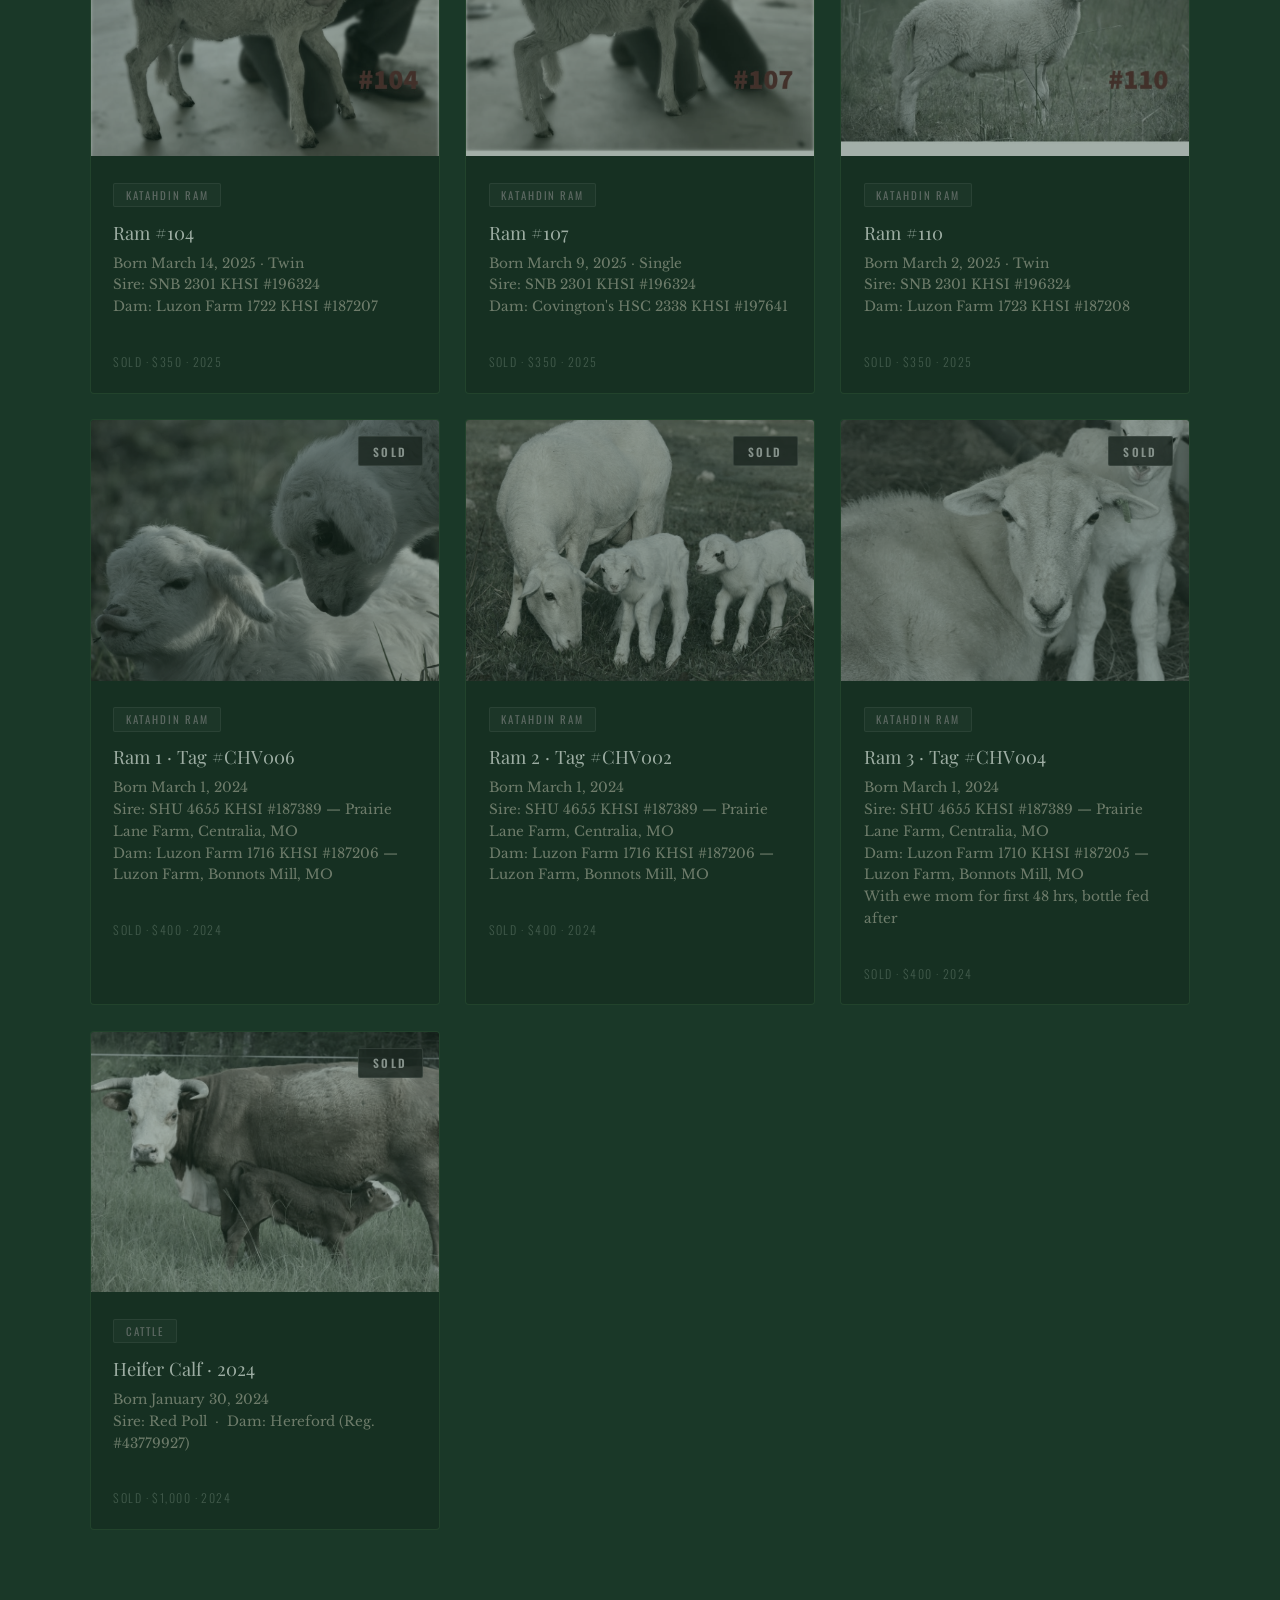
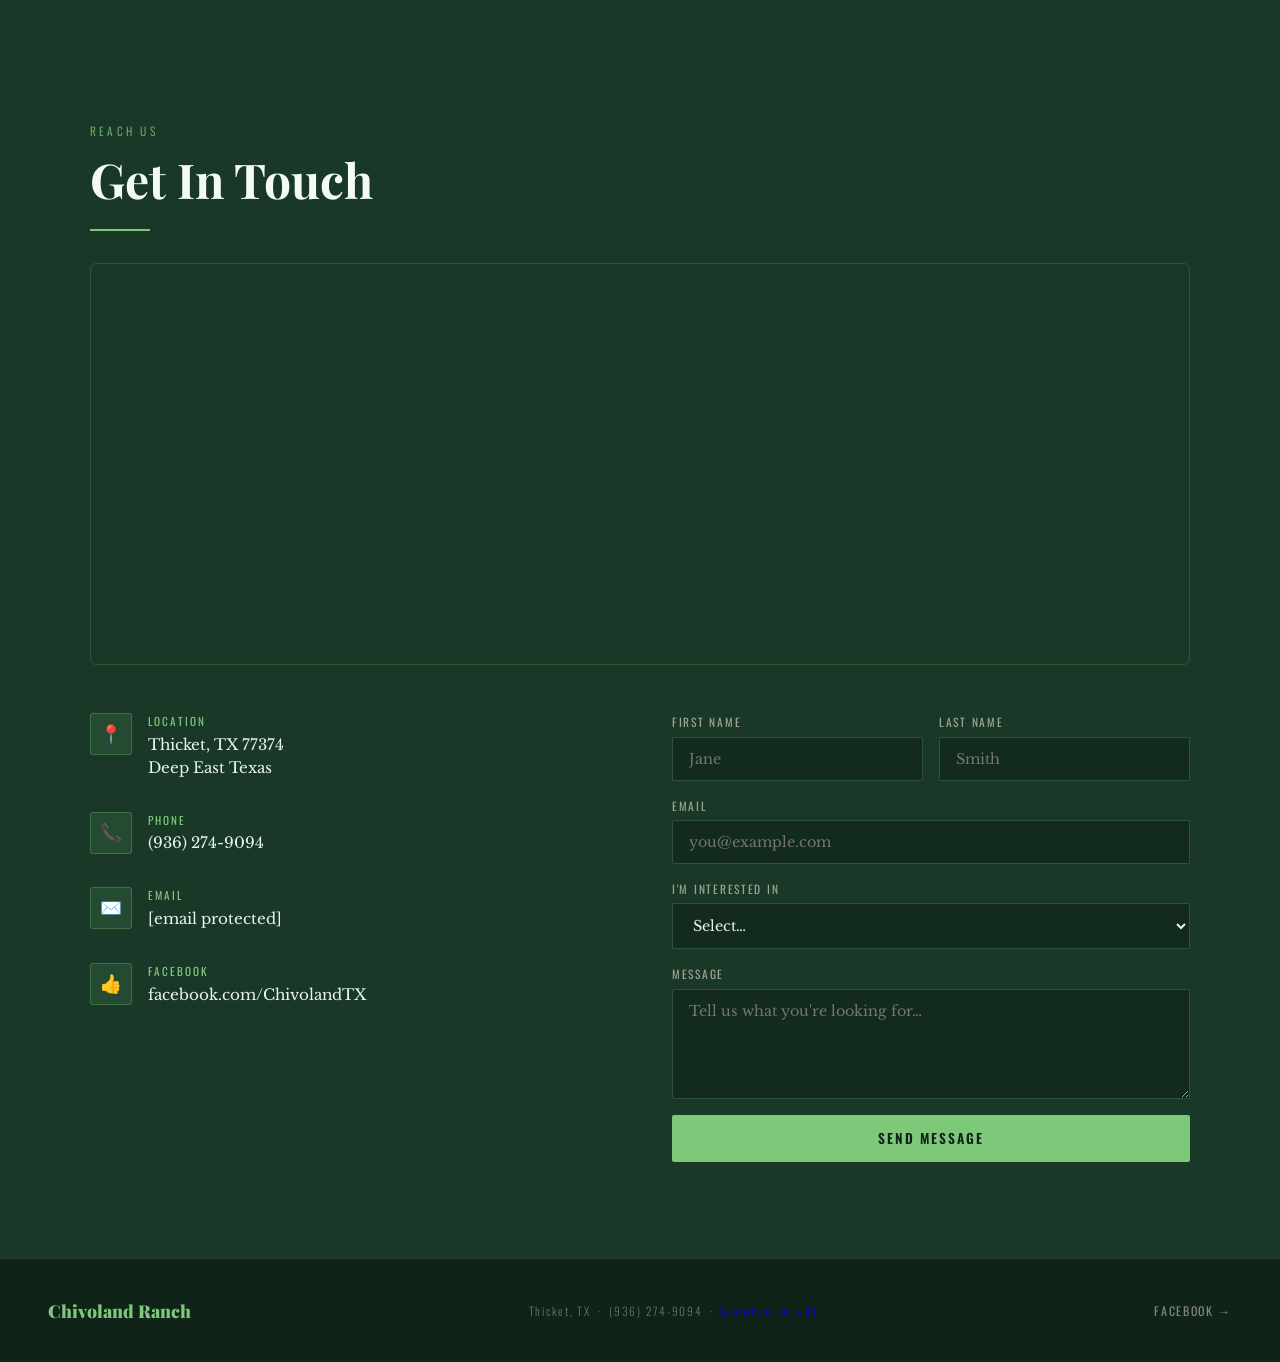
==== commit 83e3a18b: "Update index.html" ====
--- a/index.html
+++ b/index.html
@@ -649,7 +649,7 @@
           </div>
         </div>
         <div class="sale-footer">
-          <span class="sale-price">$550</span>
+          <span class="sale-price">$350</span>
         </div>
       </div>
 
@@ -669,7 +669,7 @@
           </div>
         </div>
         <div class="sale-footer">
-          <span class="sale-price">$650</span>
+          <span class="sale-price">$400</span>
          </div>
       </div>
       <!-- ACTIVE: Ram 2601 -->
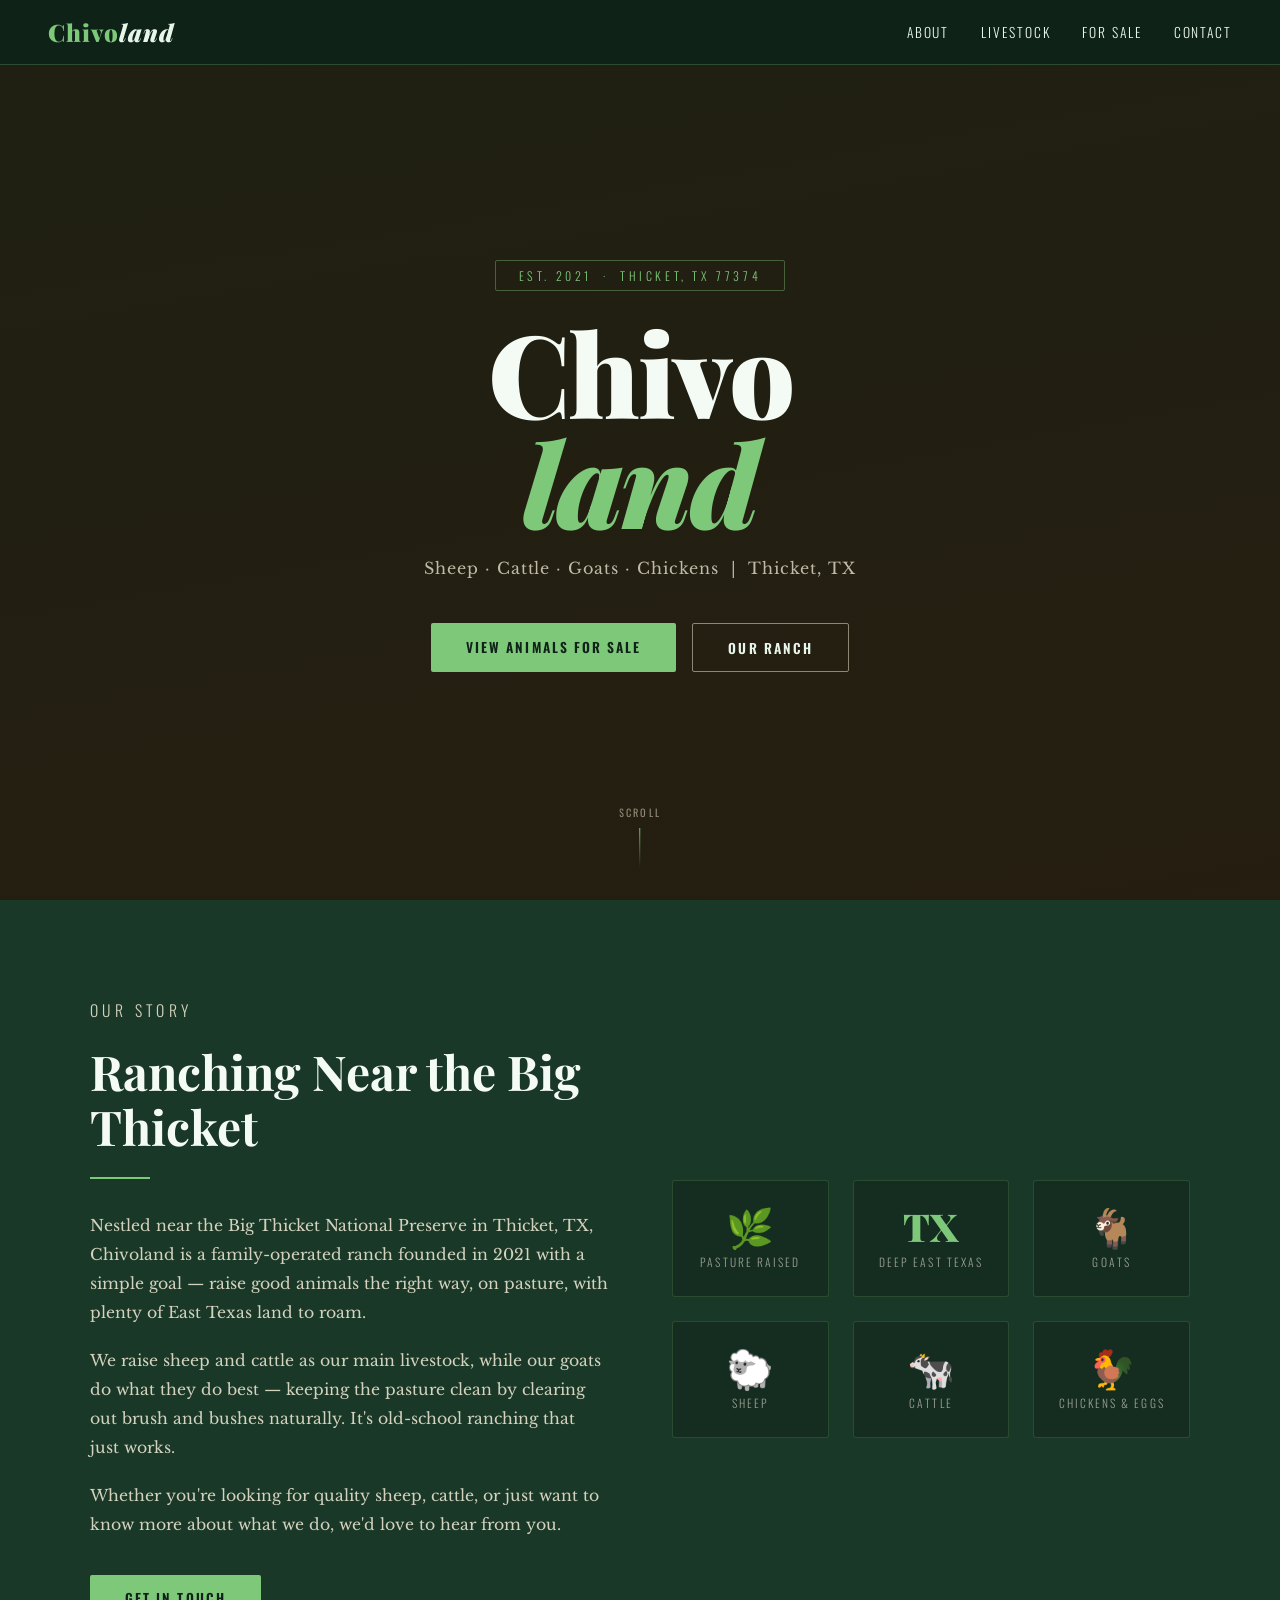
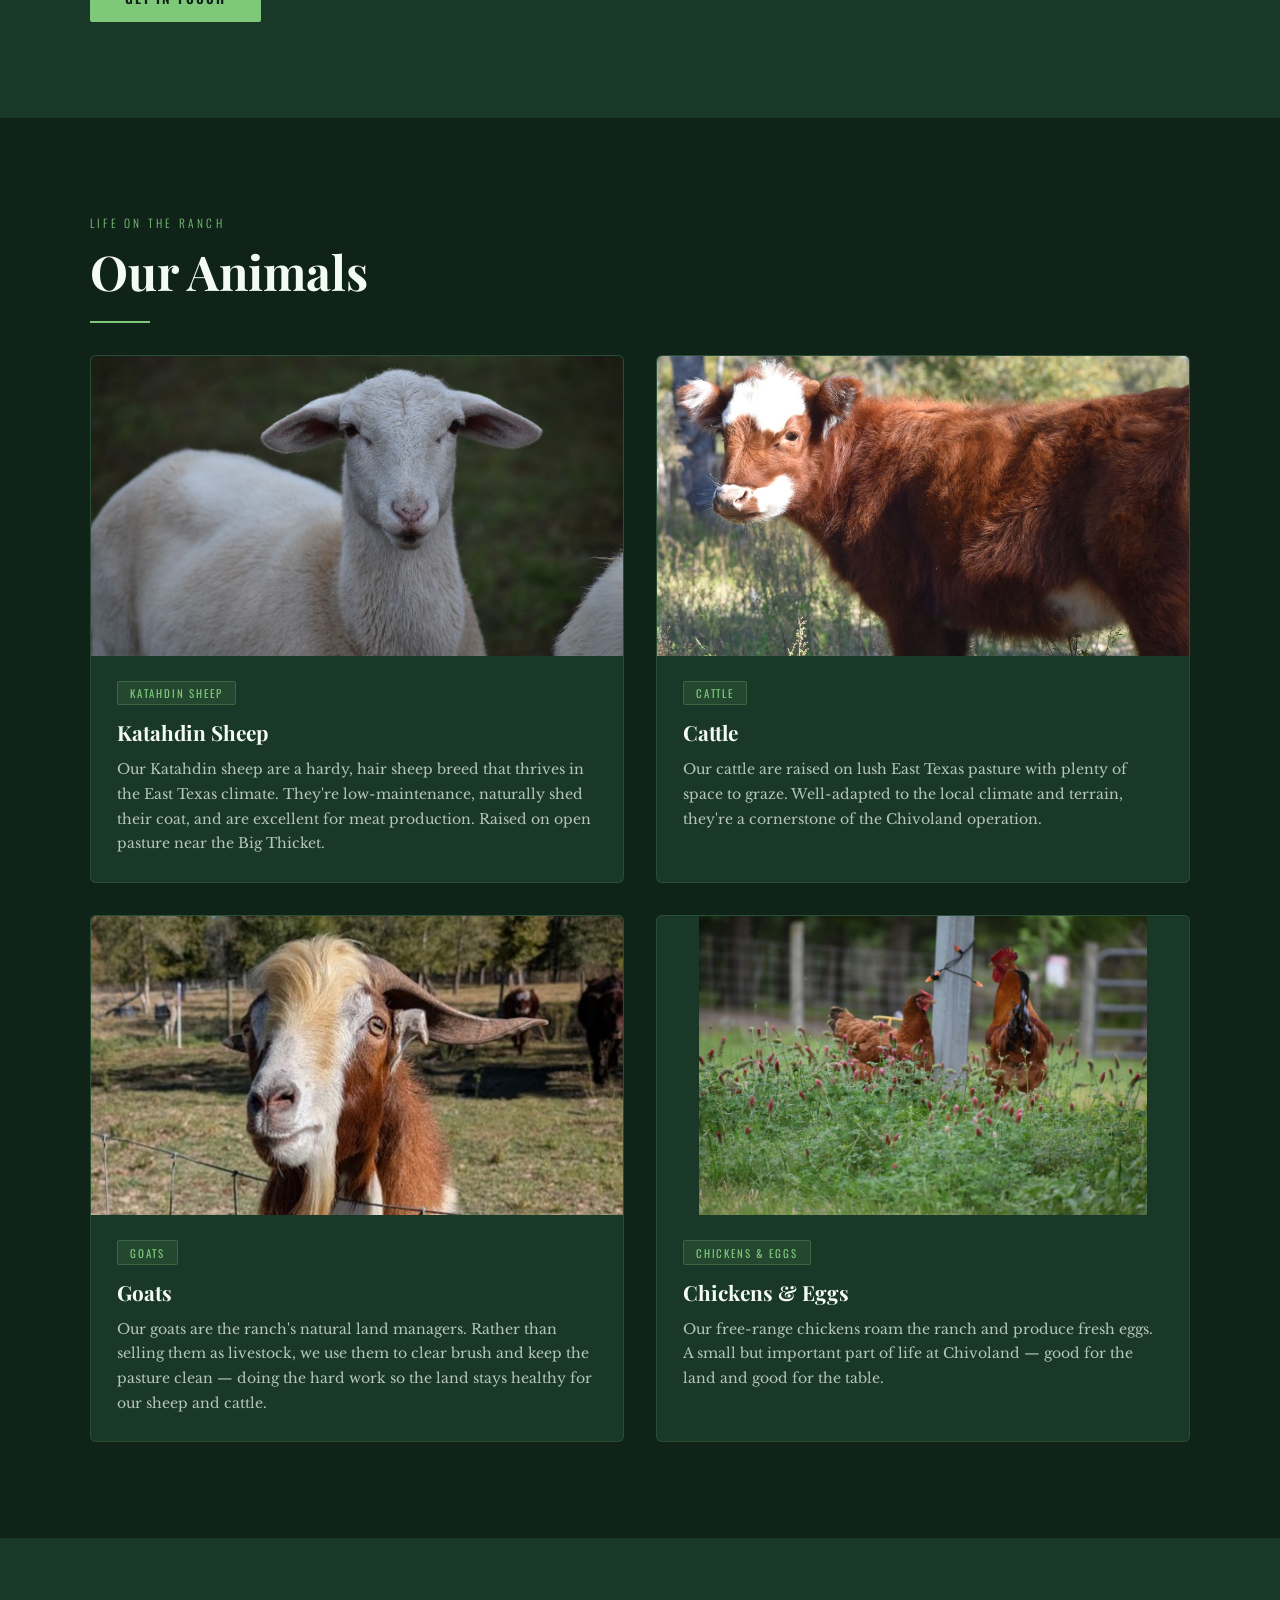
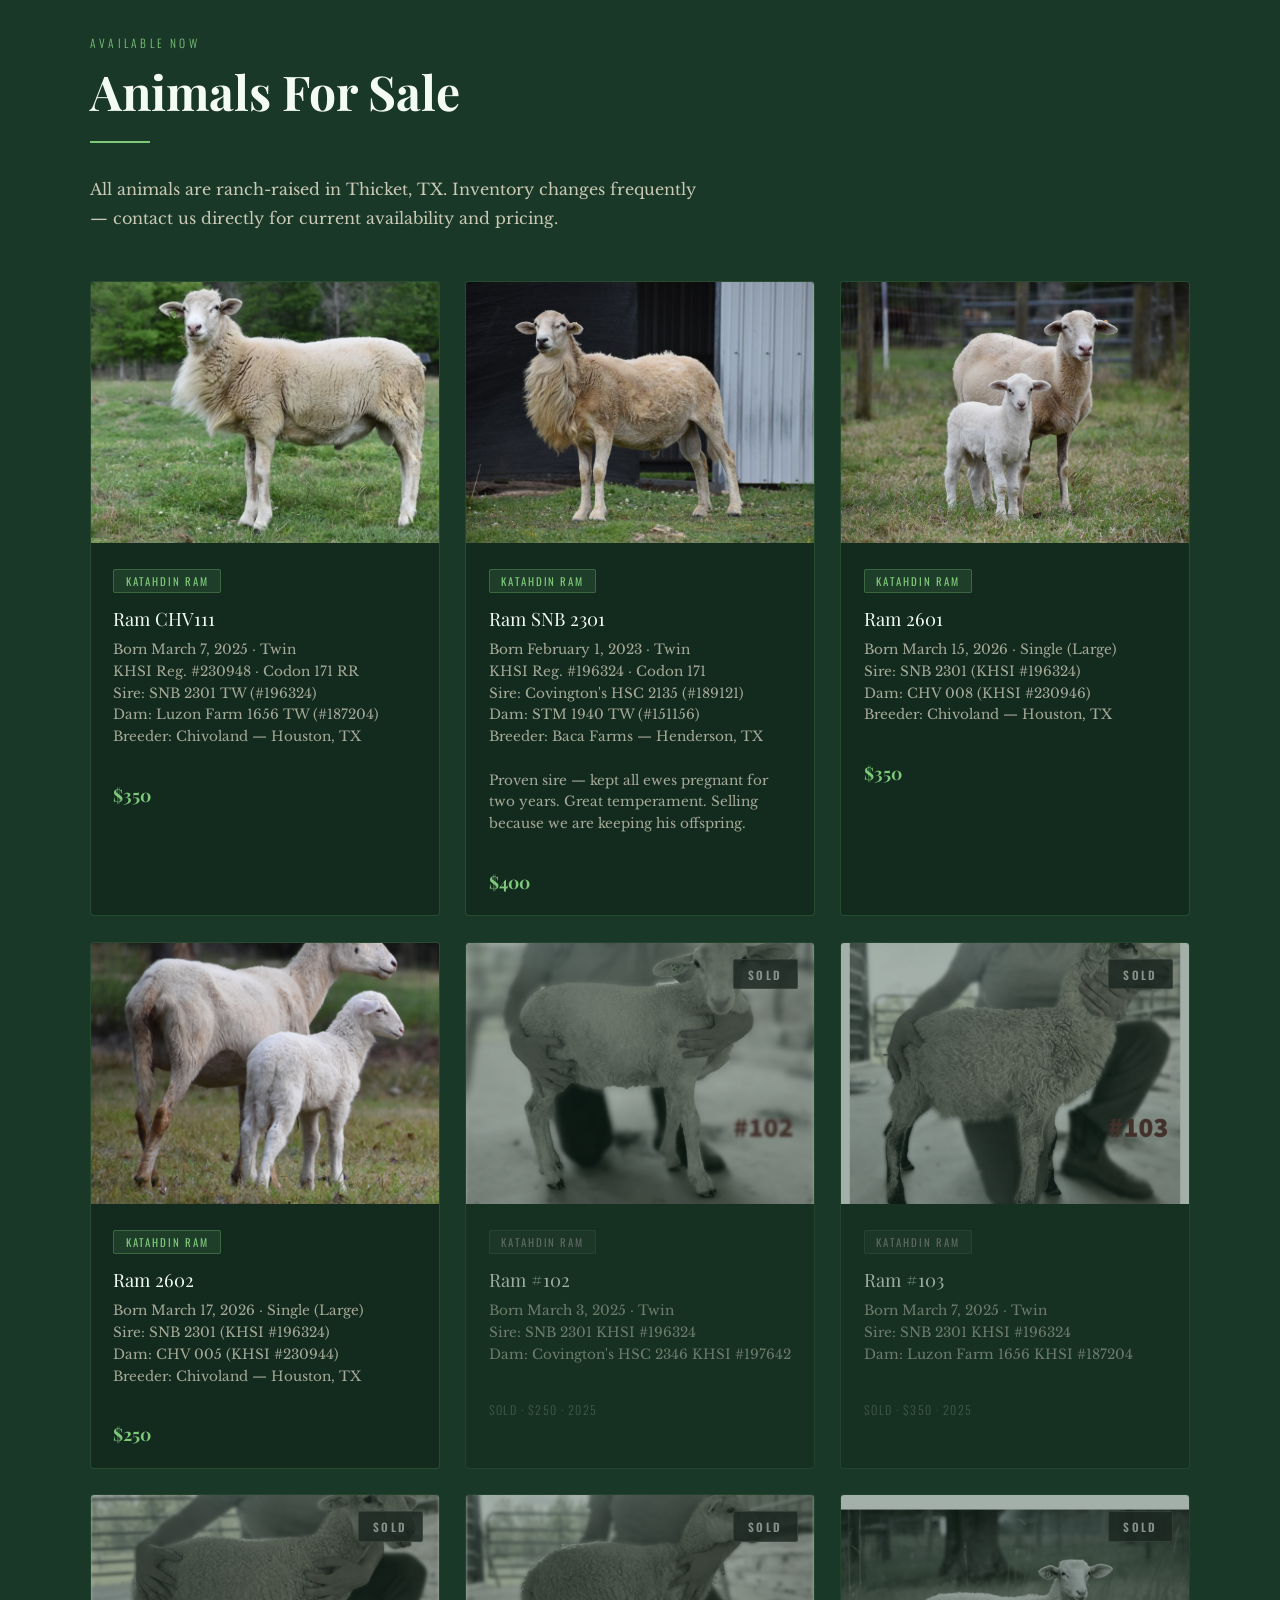
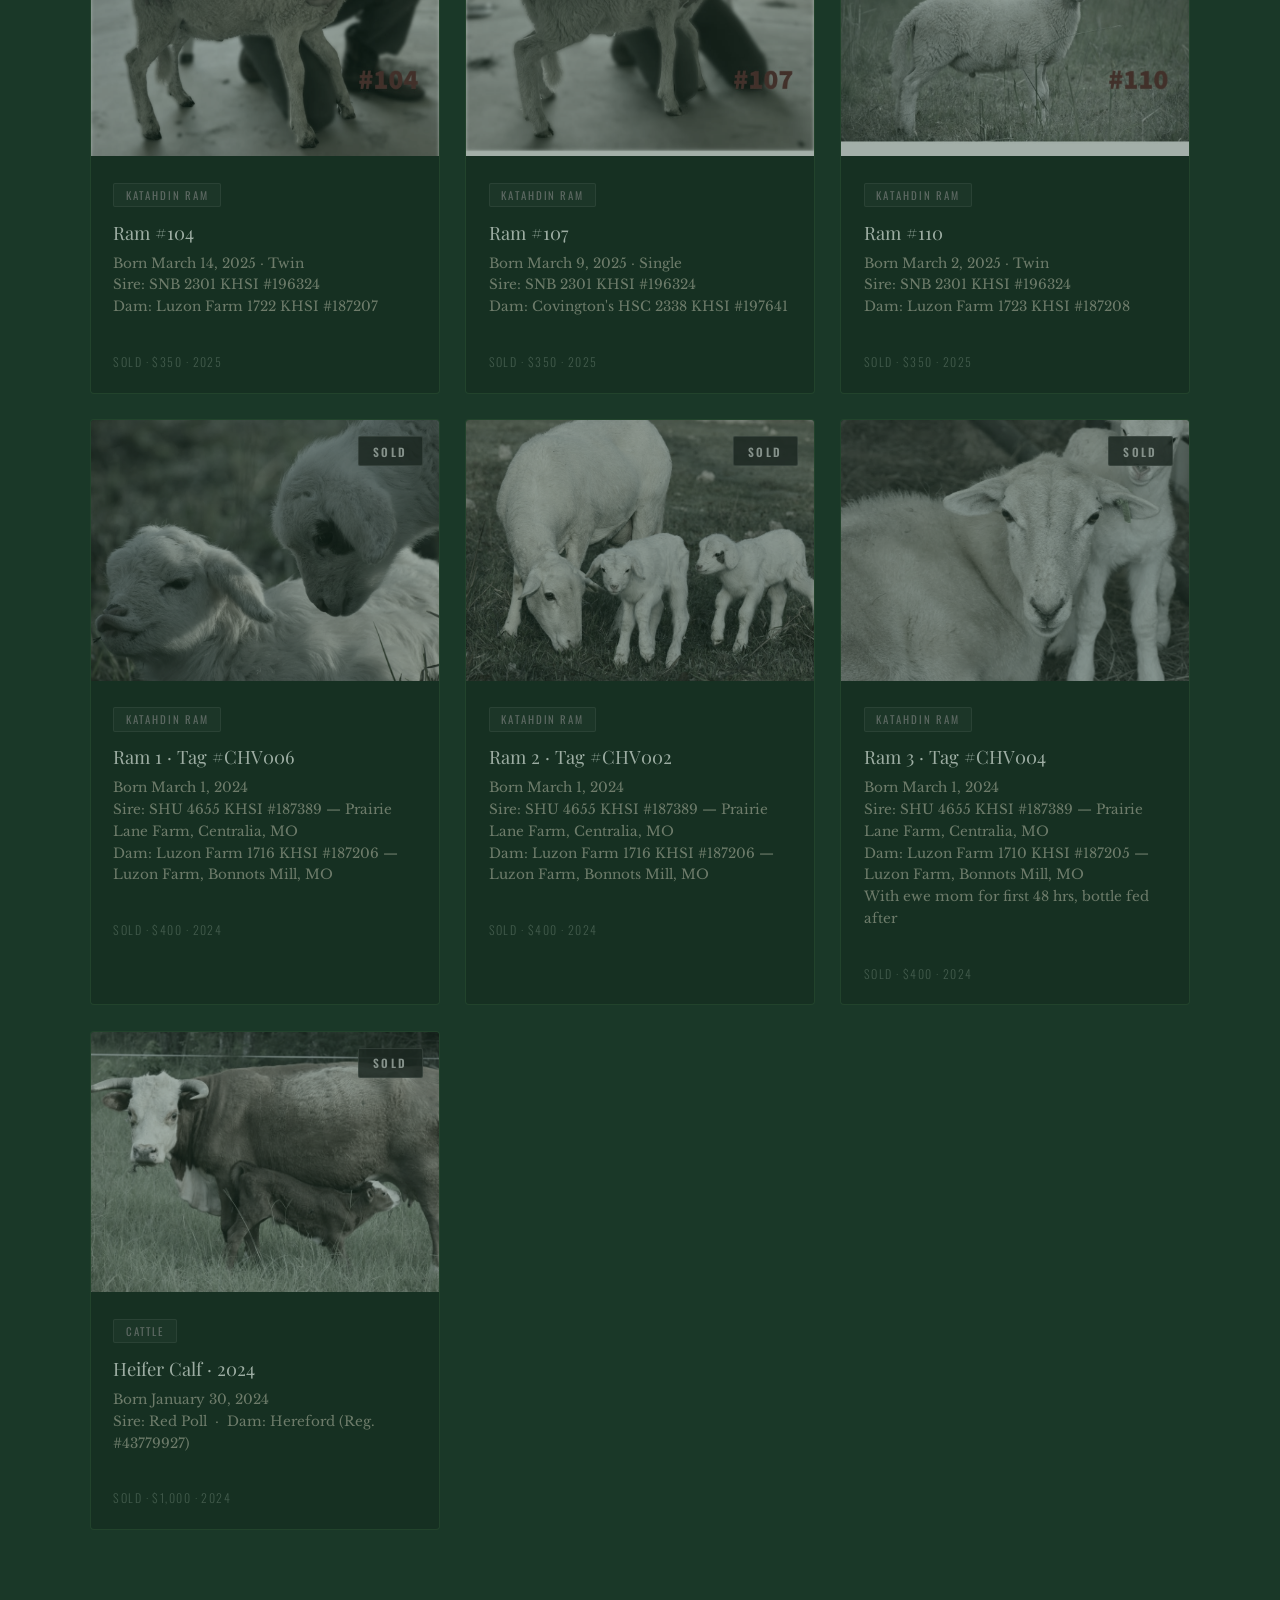
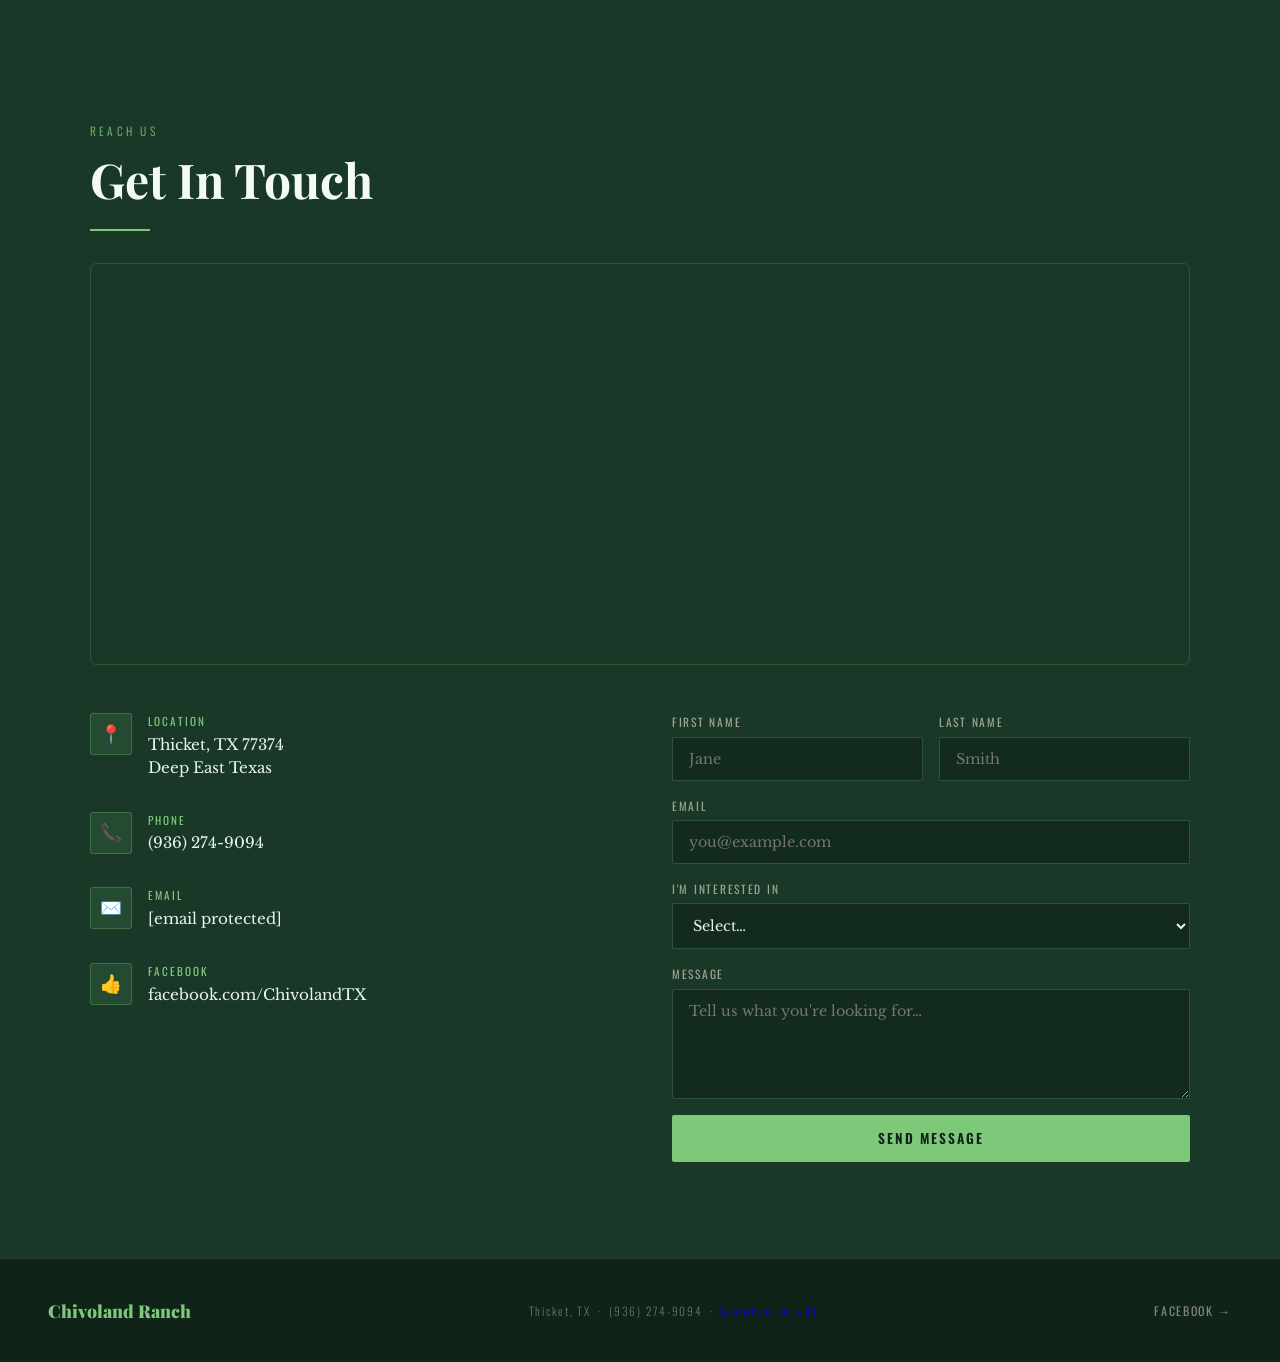
==== commit d608454e: "Update index.html" ====
--- a/index.html
+++ b/index.html
@@ -704,7 +704,7 @@
           </div>
         </div>
         <div class="sale-footer">
-          <span class="sale-price">$350</span>
+          <span class="sale-price">$250</span>
         </div>
       </div>
 
@@ -722,7 +722,7 @@
           </div>
         </div>
         <div class="sale-footer">
-          <span class="sold-date">Sold · $350 · 2025</span>
+          <span class="sold-date">Sold · $250 · 2025</span>
         </div>
       </div>
 
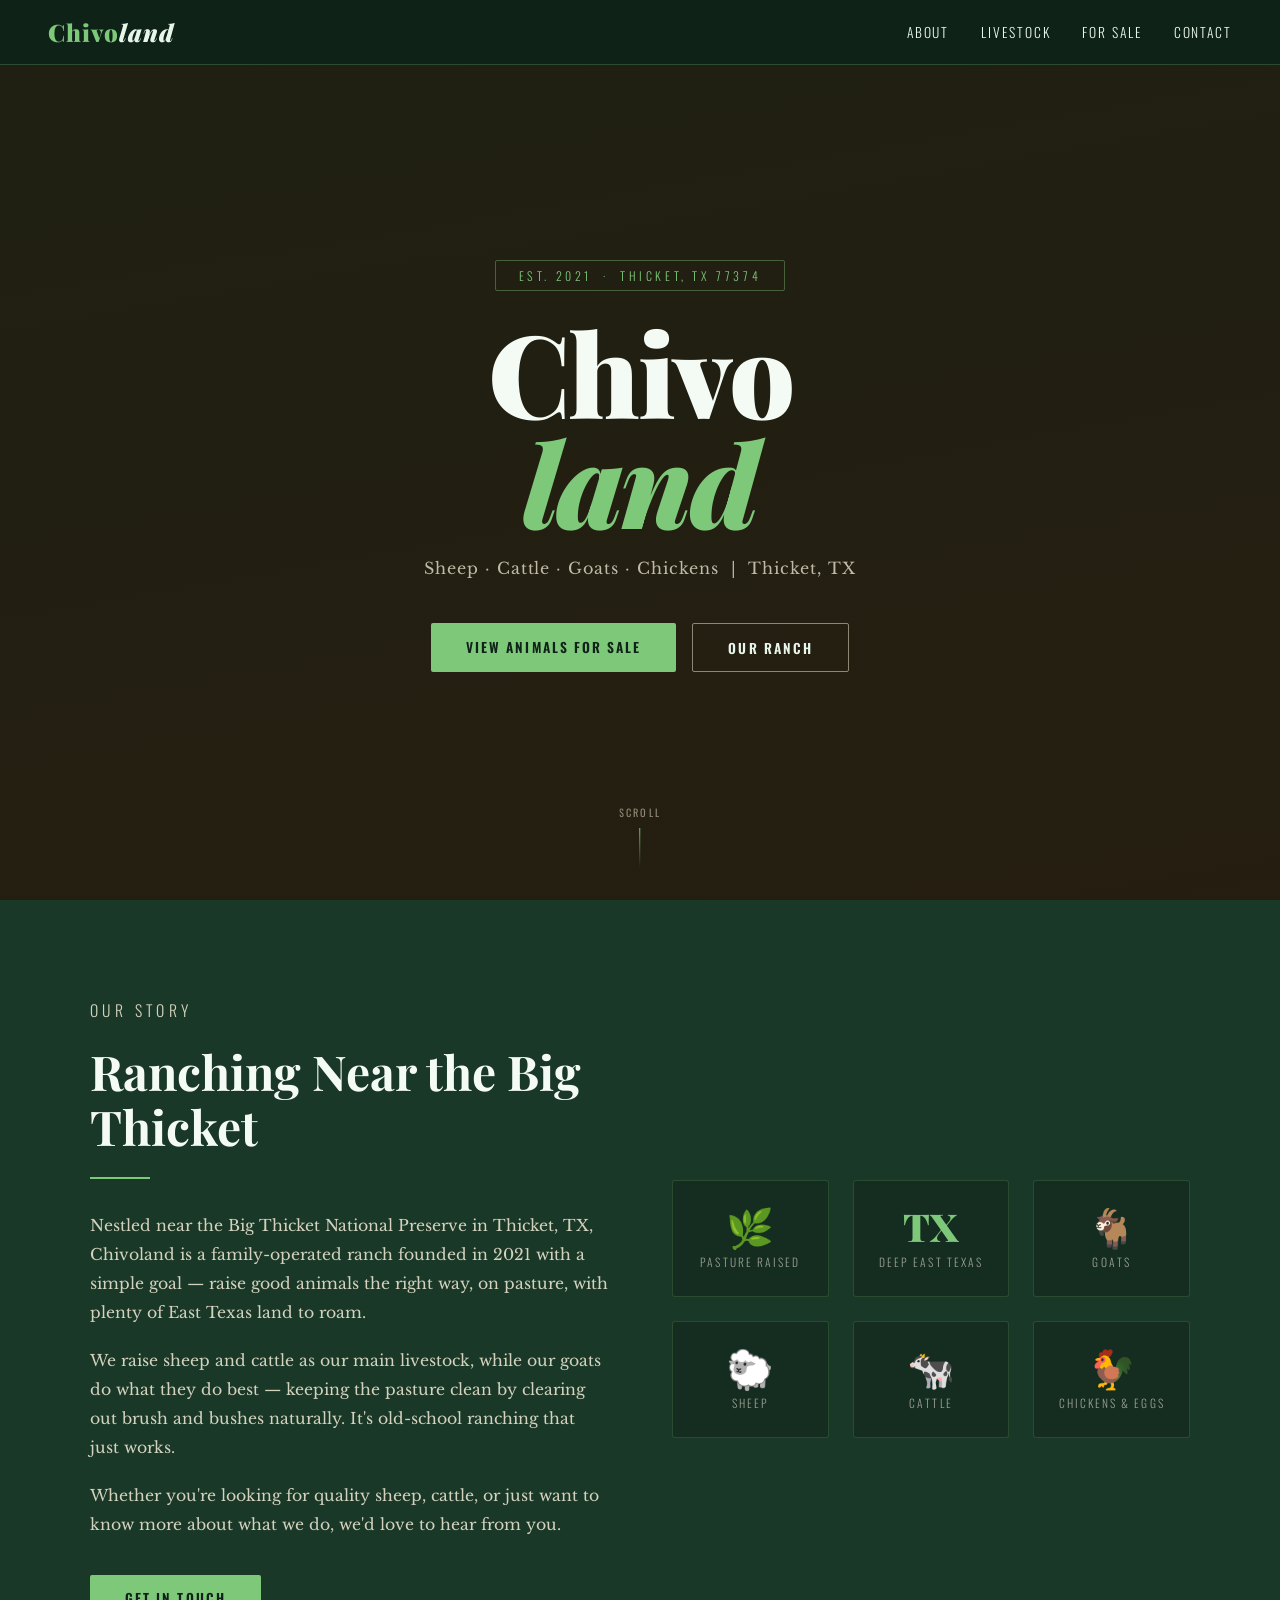
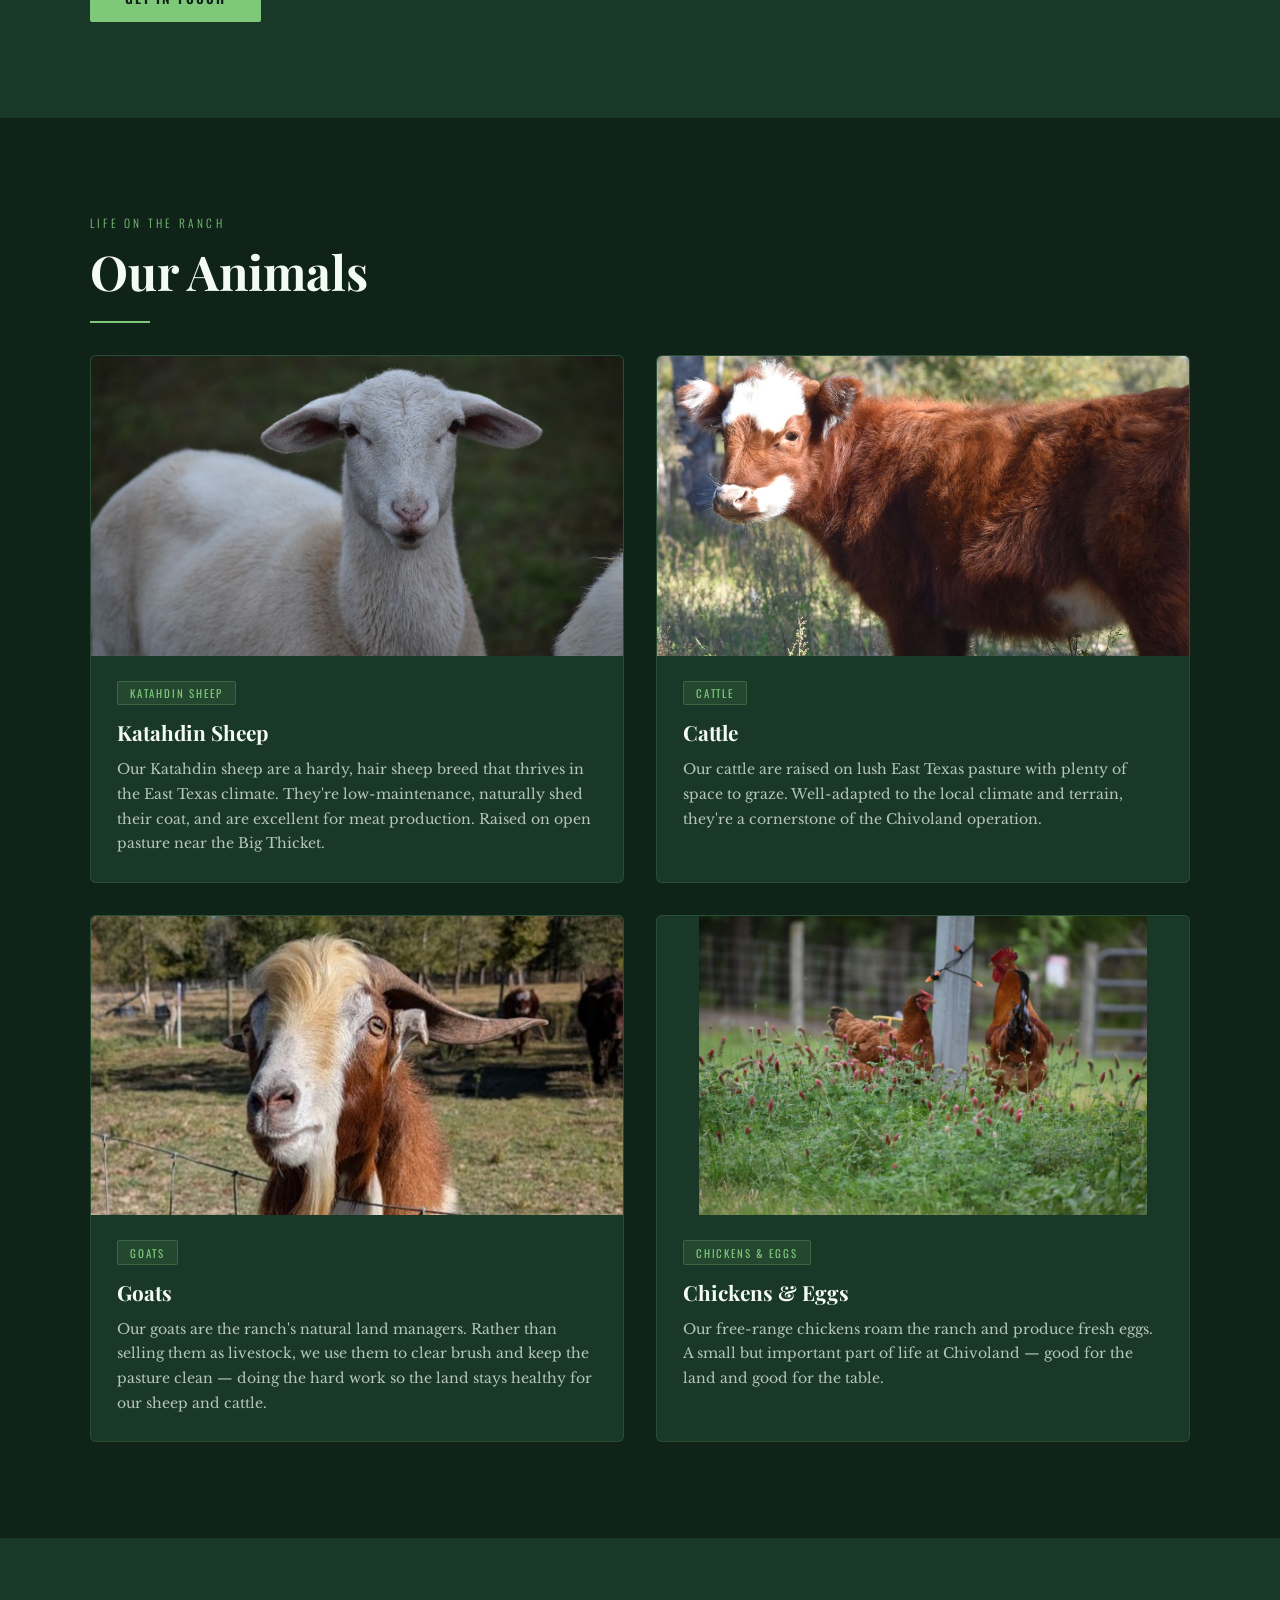
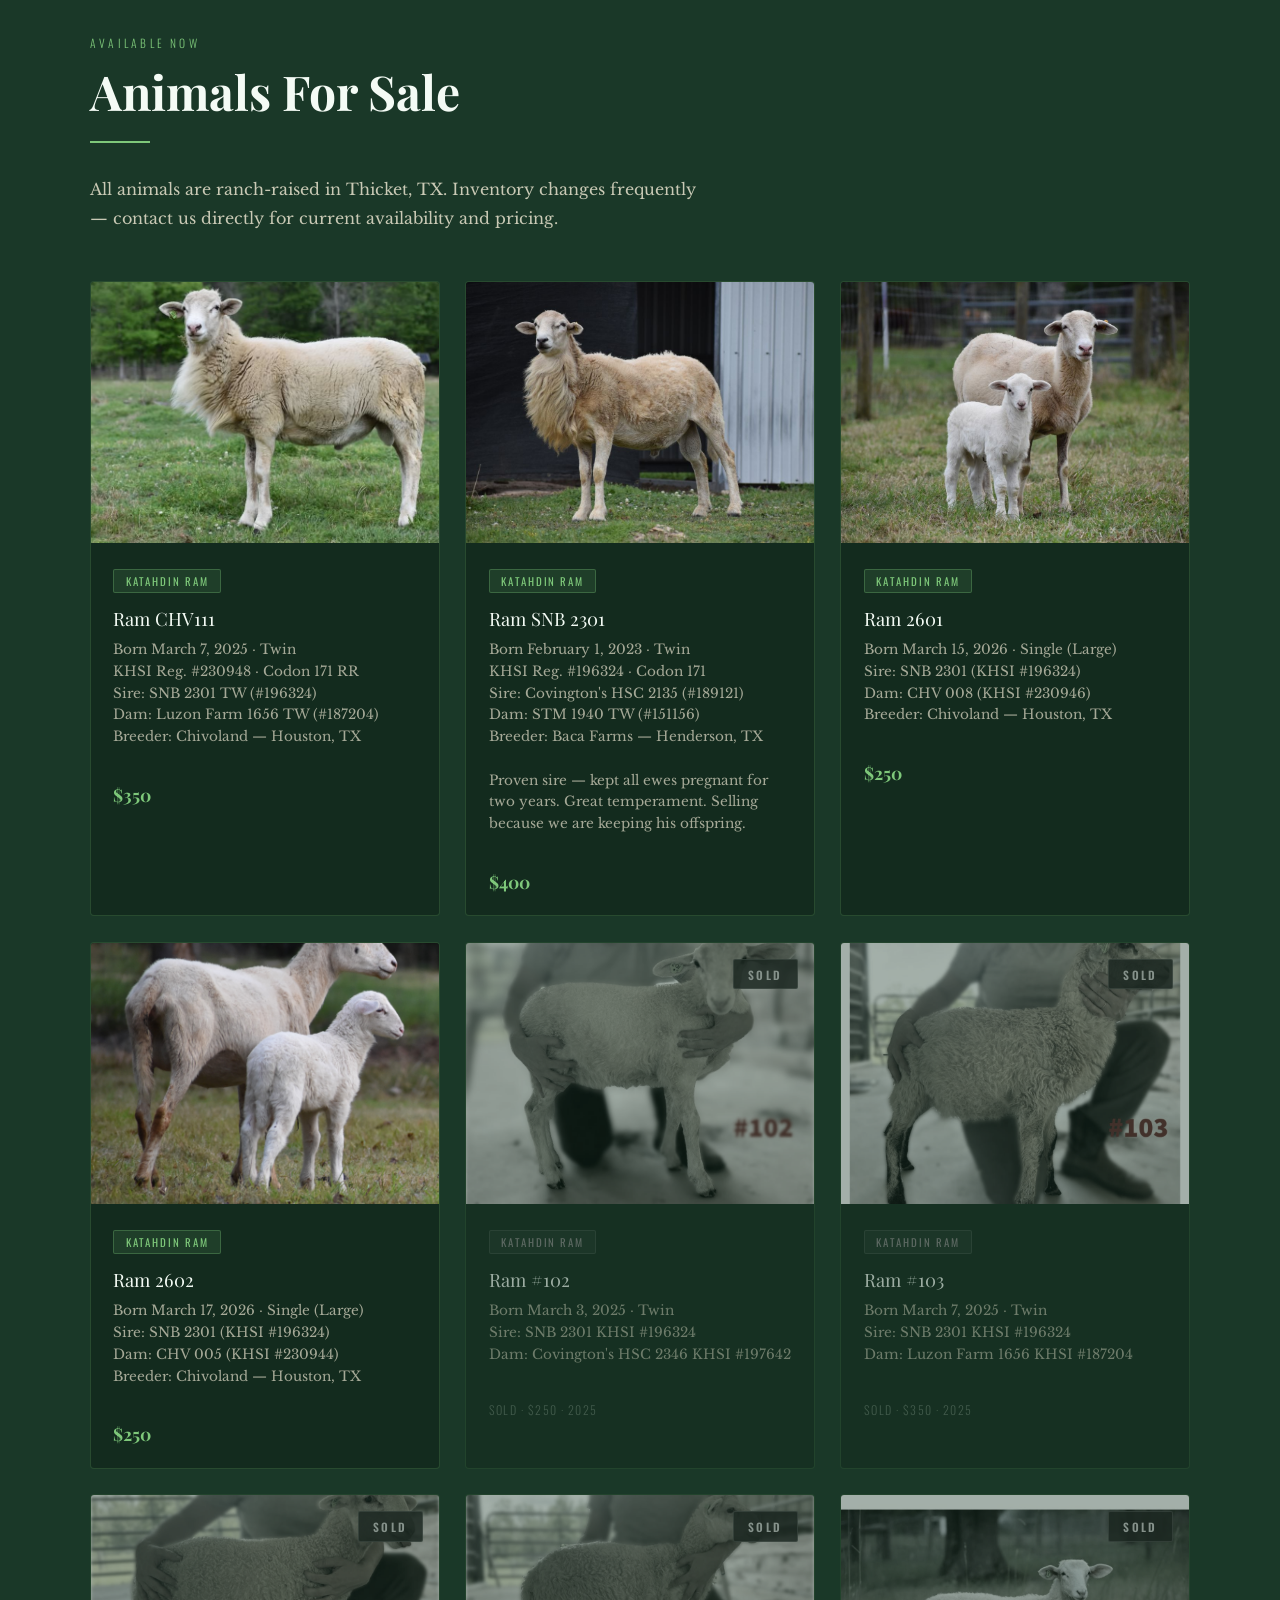
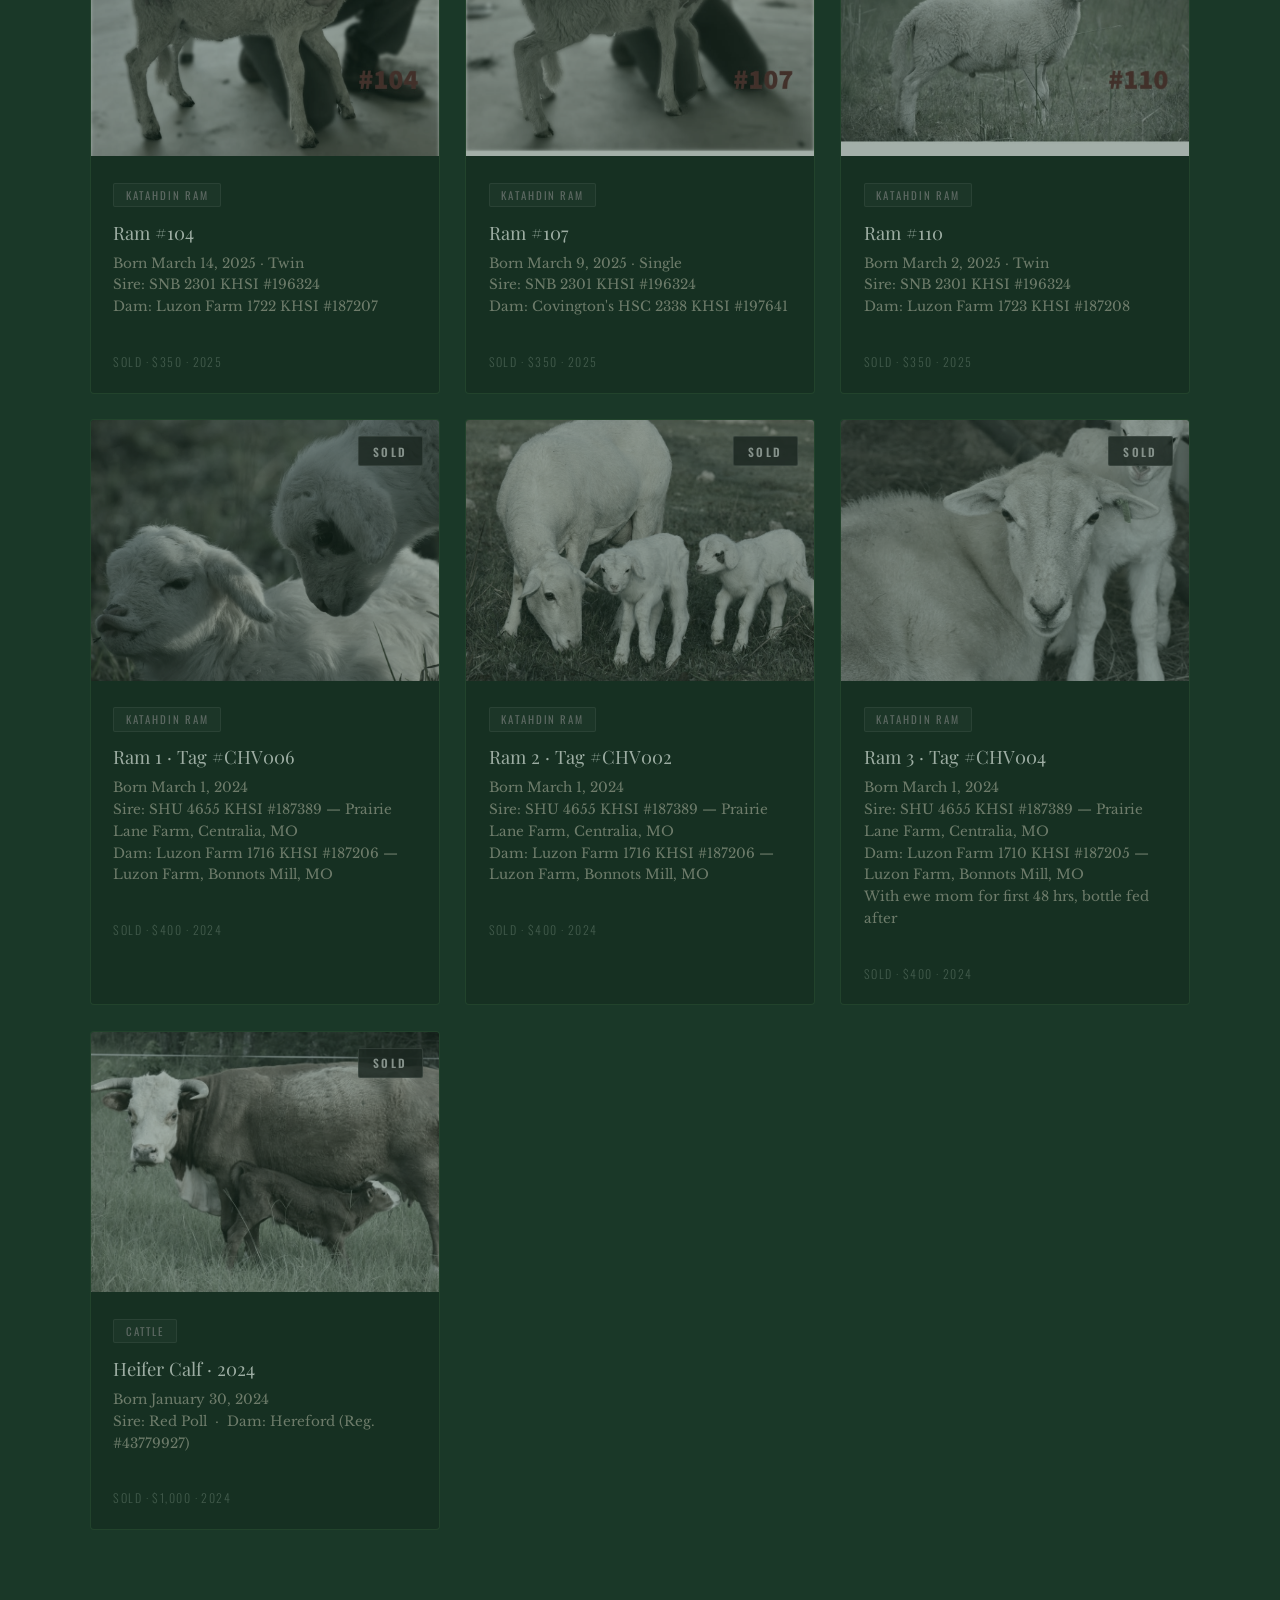
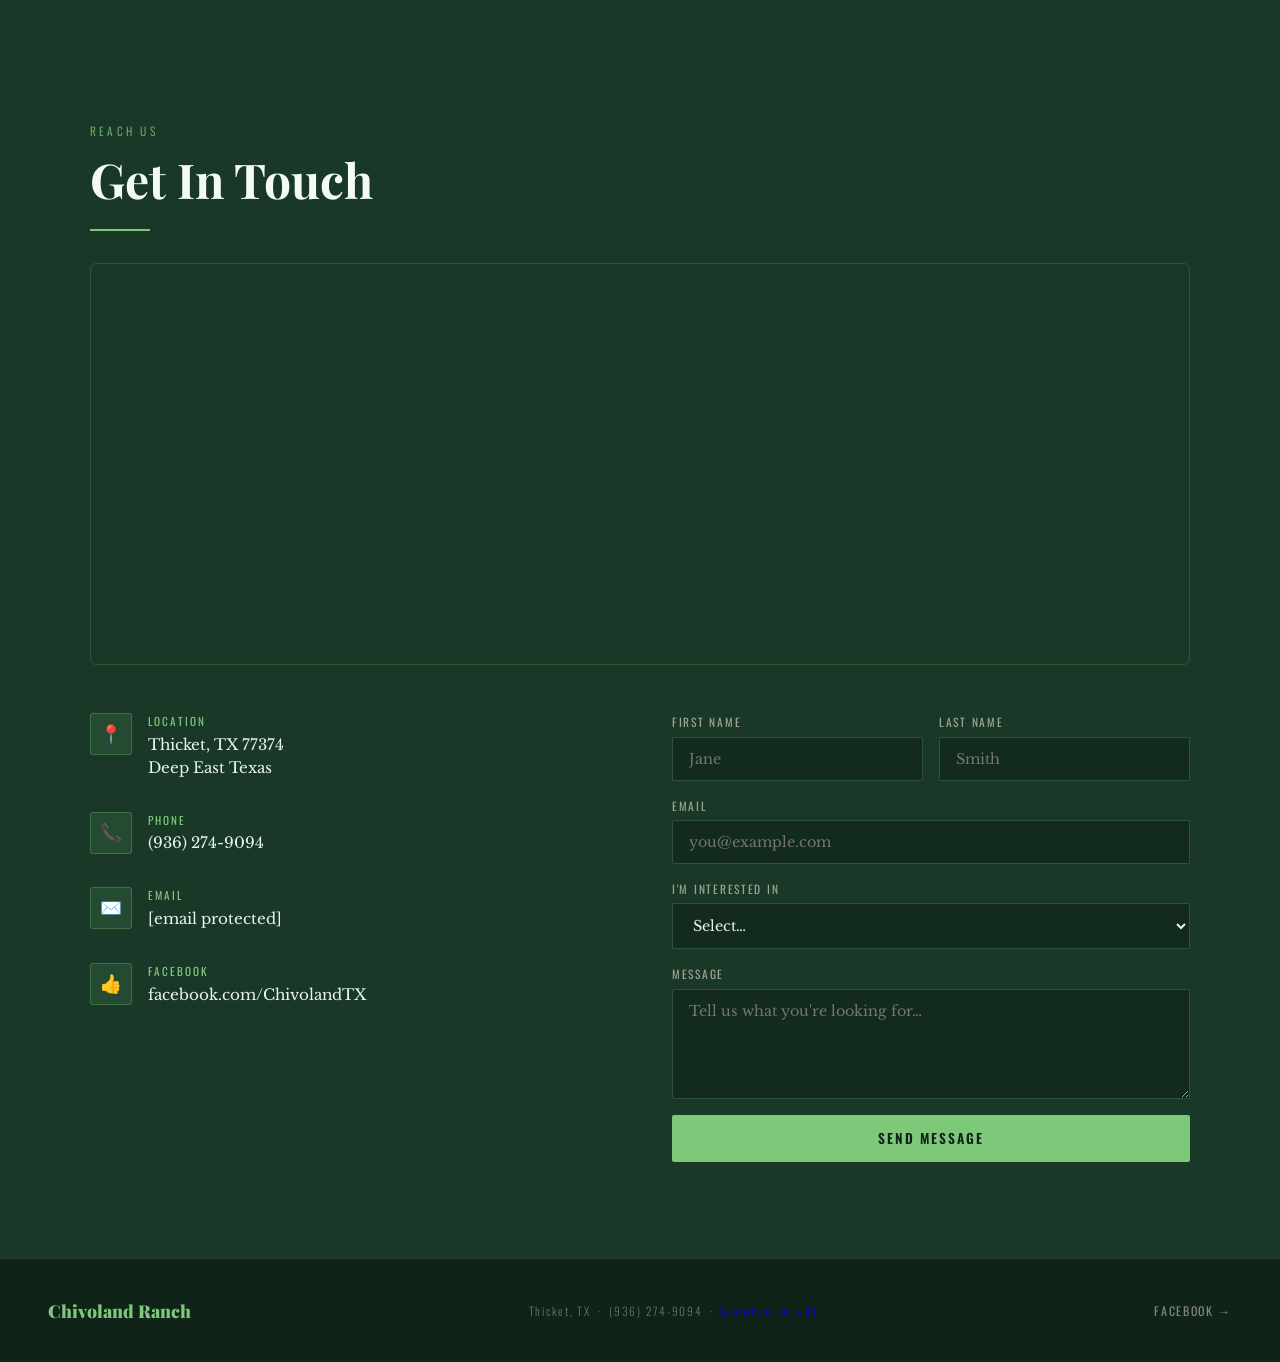
==== commit 063be8ca: "Update index.html" ====
--- a/index.html
+++ b/index.html
@@ -686,7 +686,7 @@
           </div>
         </div>
         <div class="sale-footer">
-          <span class="sale-price">$350</span>
+          <span class="sale-price">$250</span>
          </div>
       </div>
 
